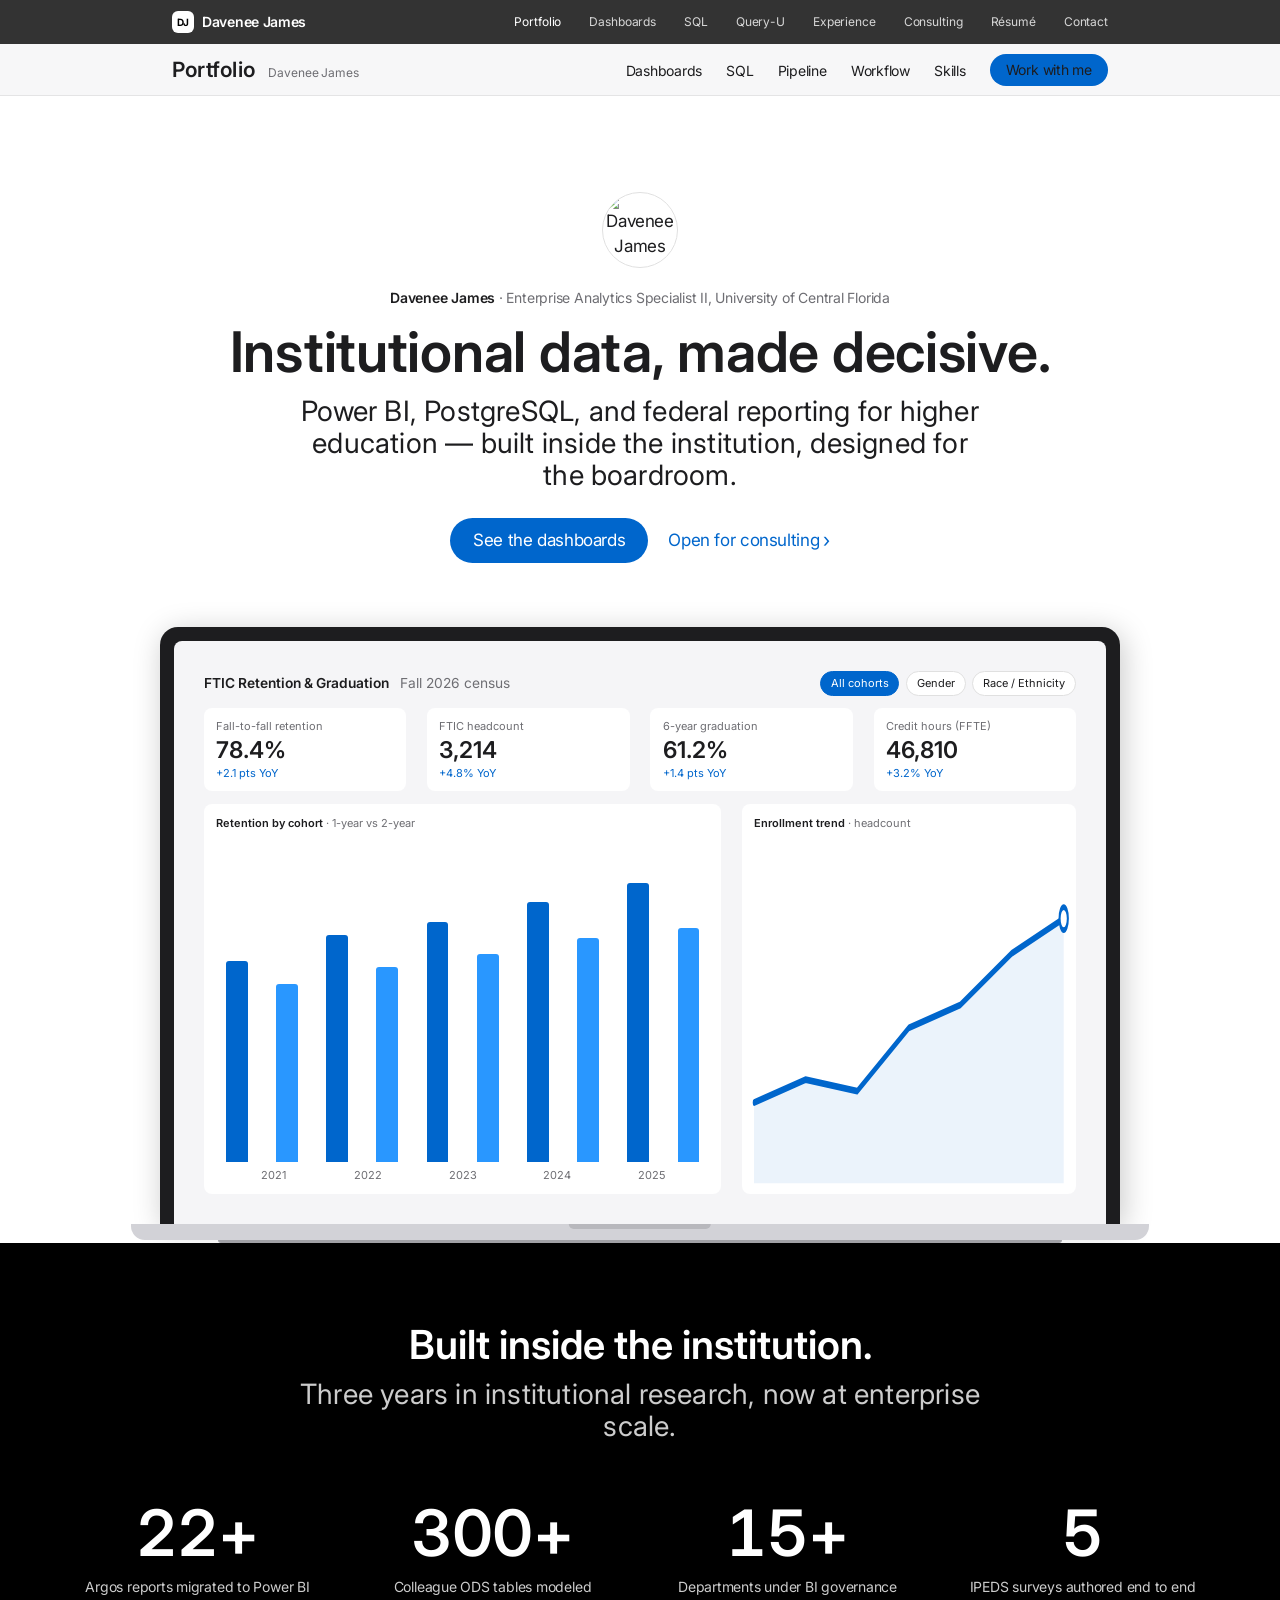
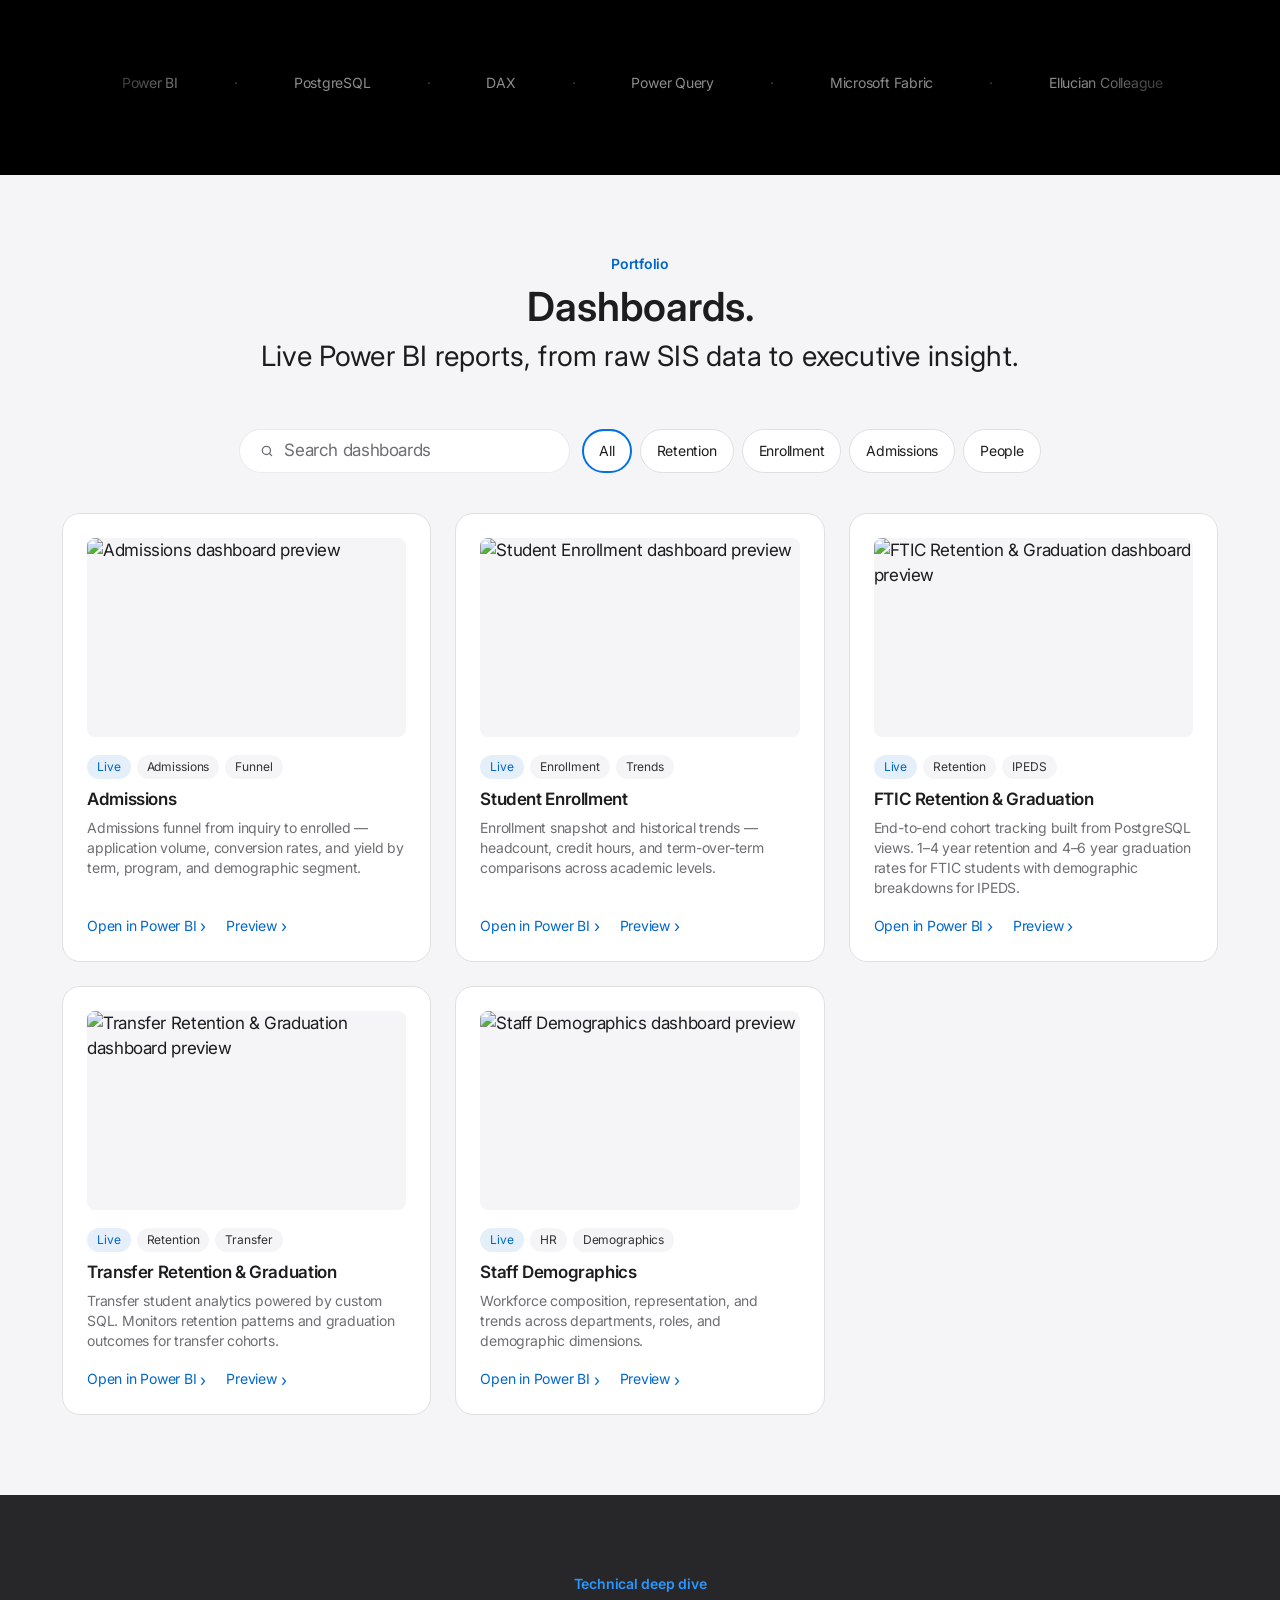
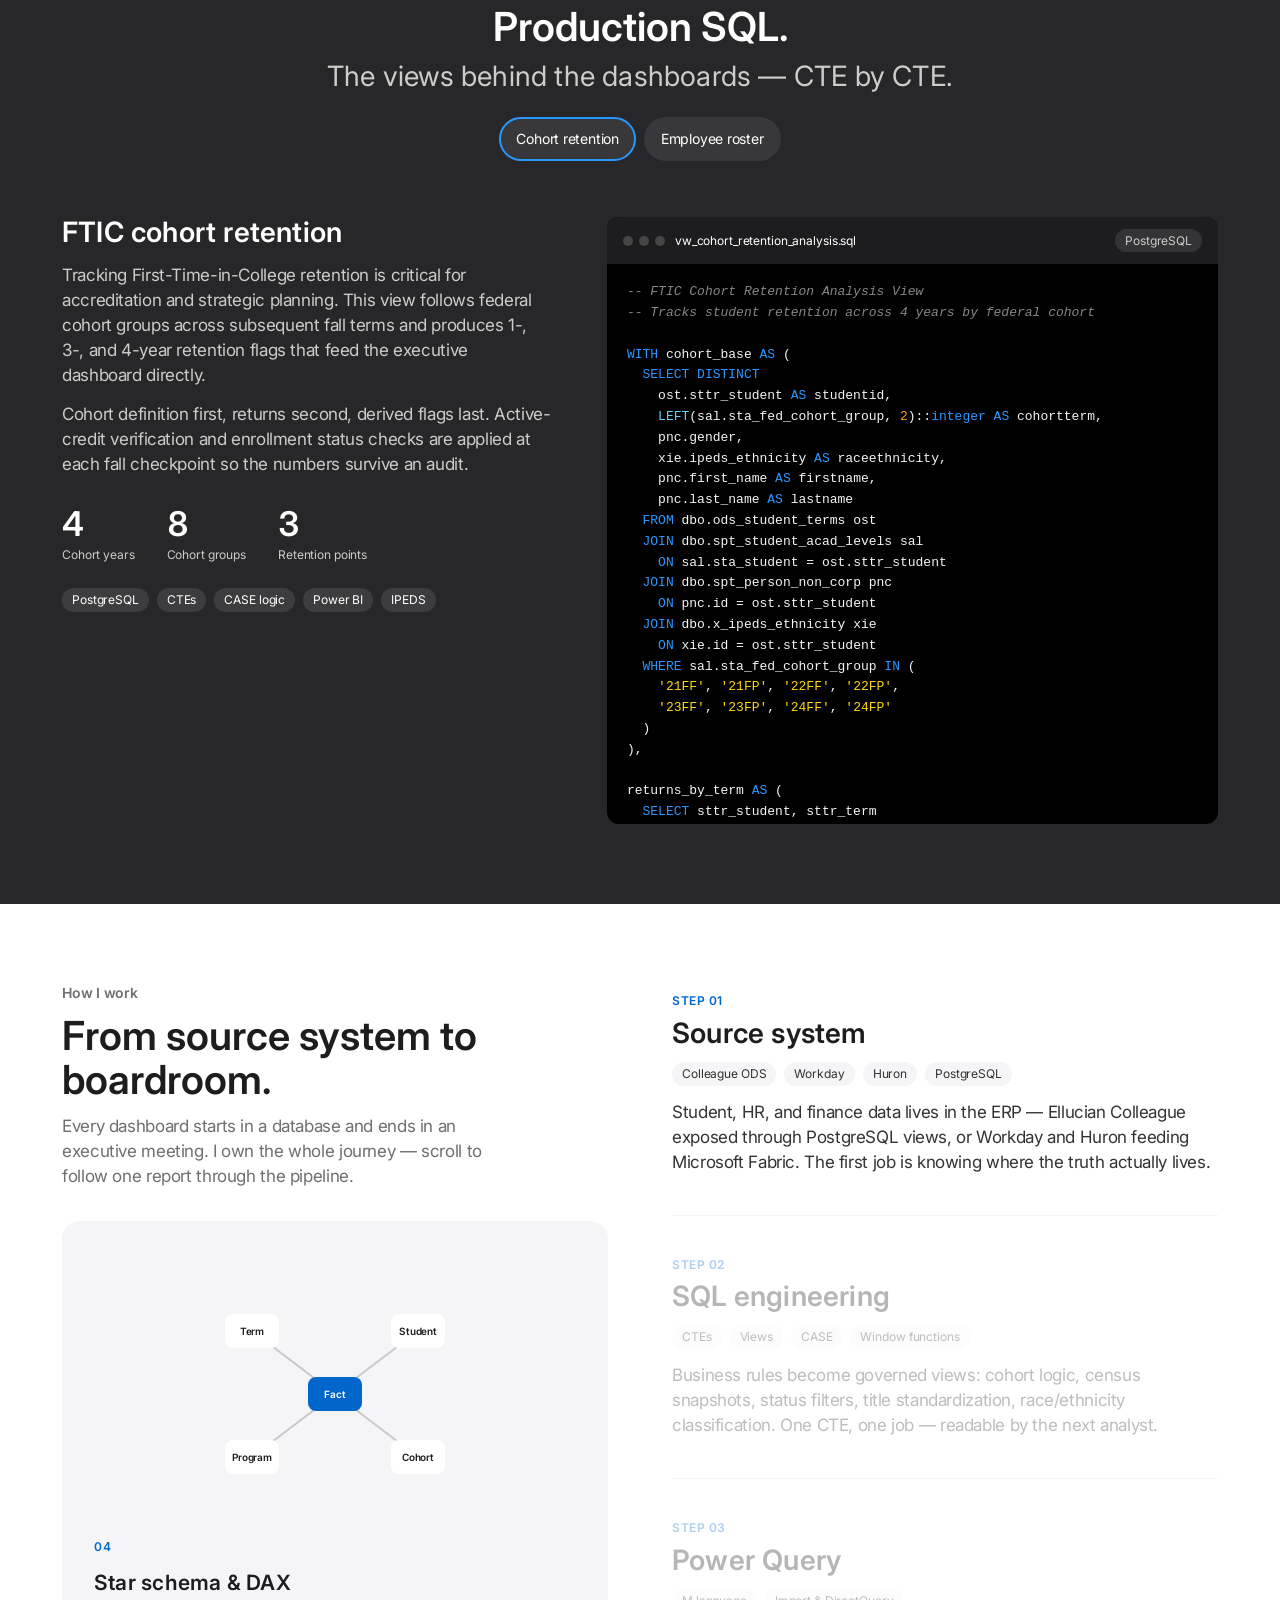
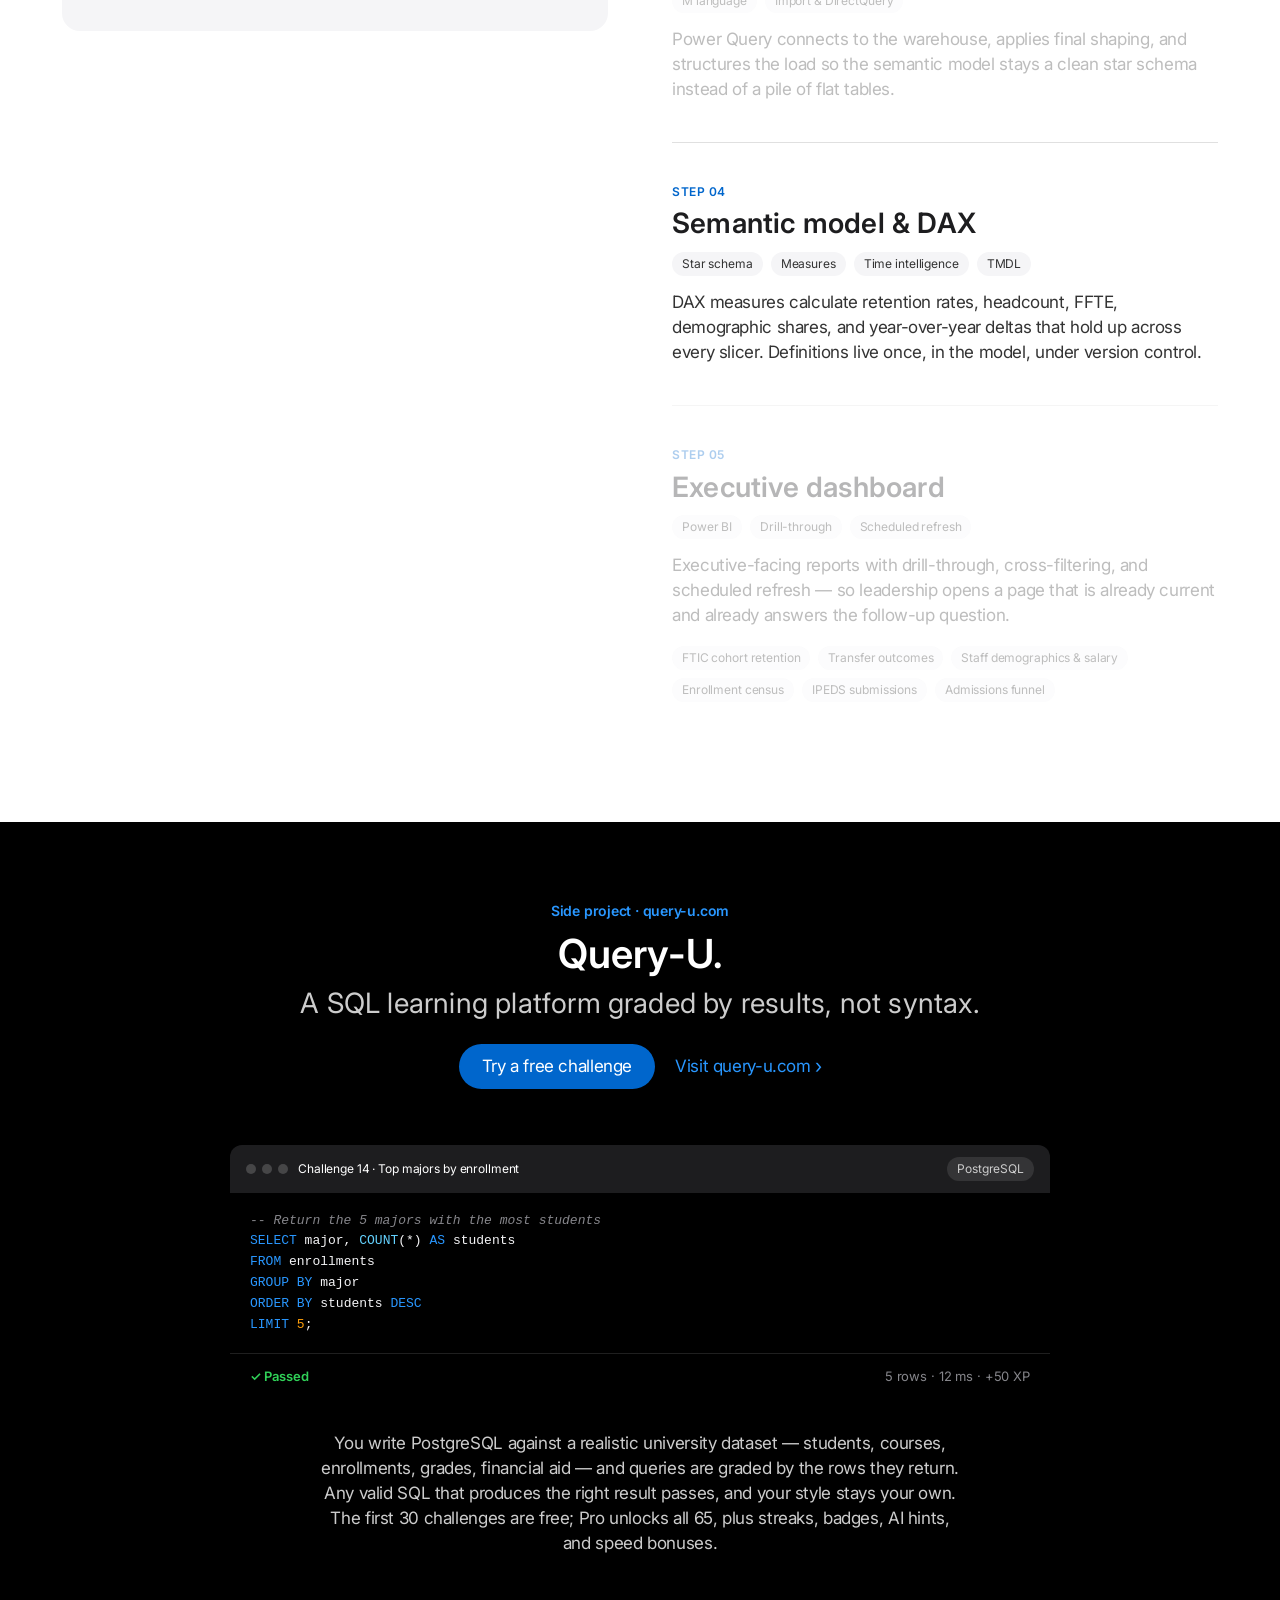
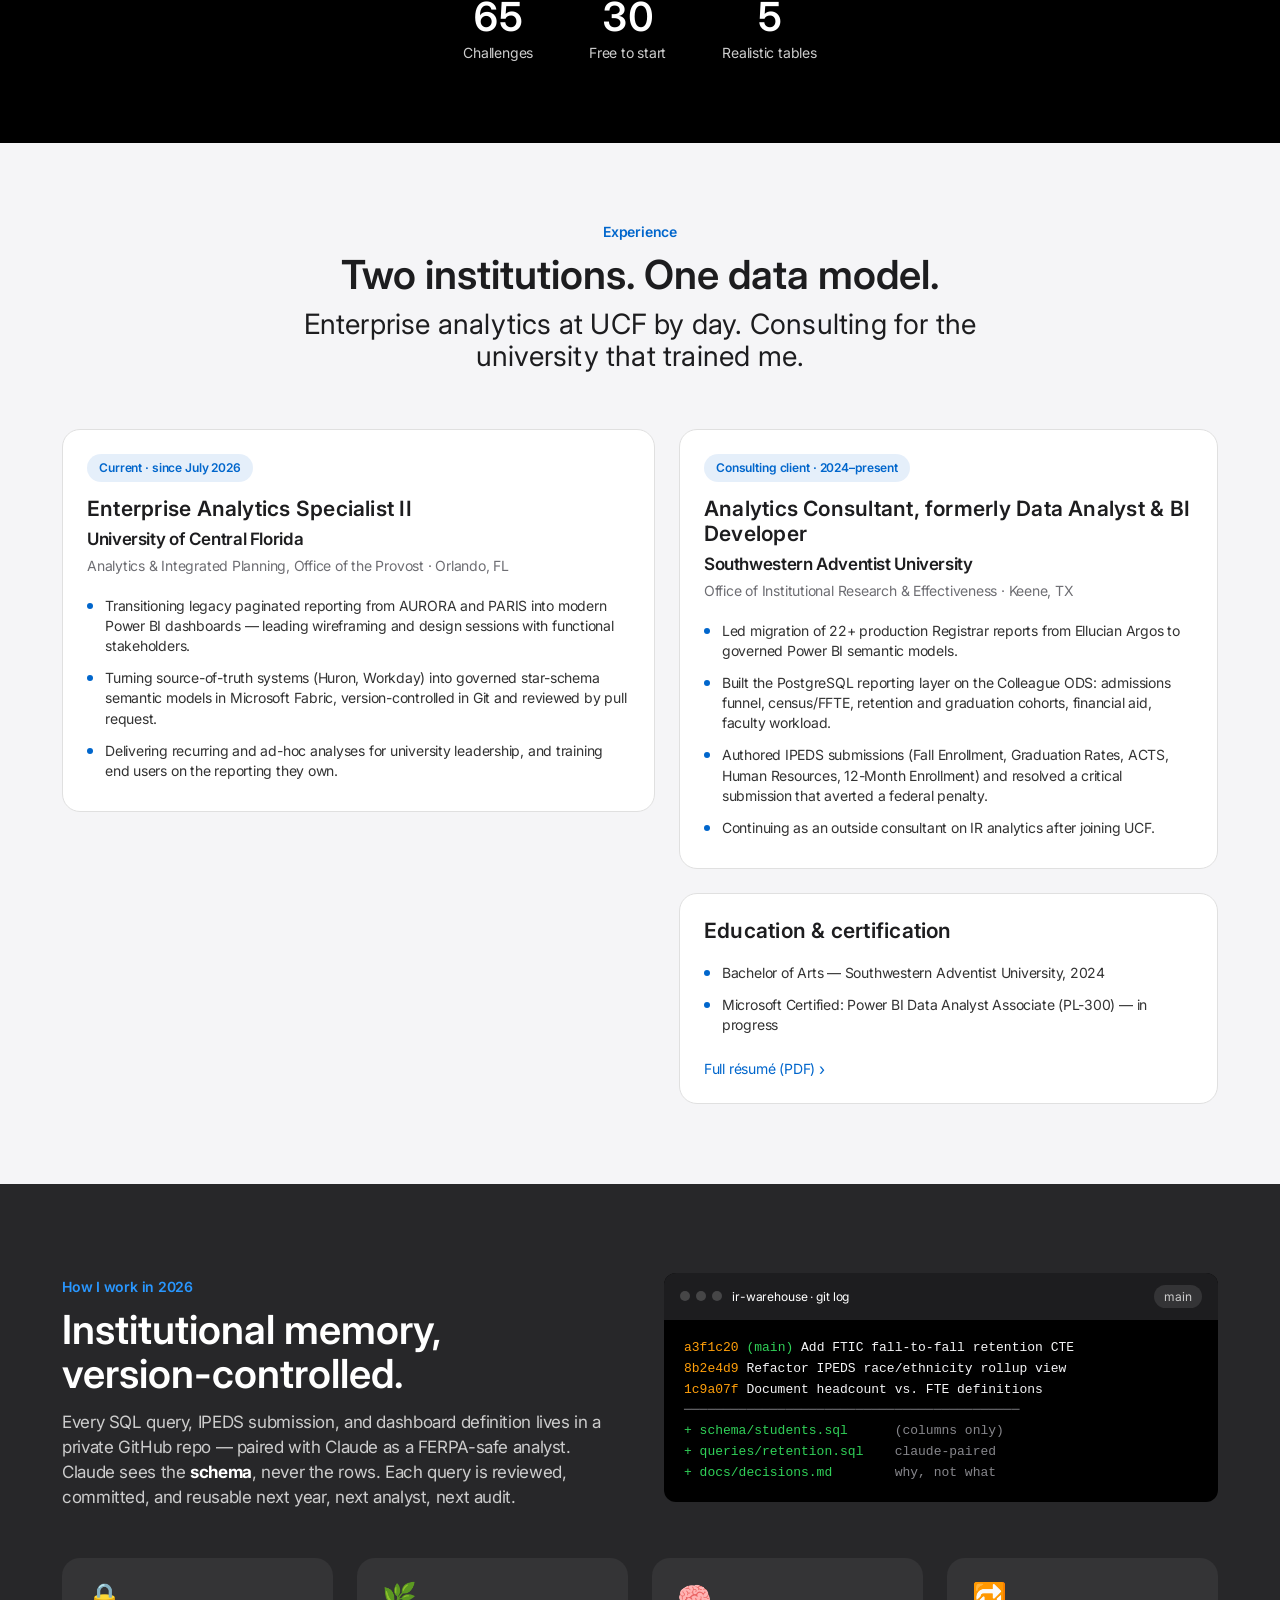
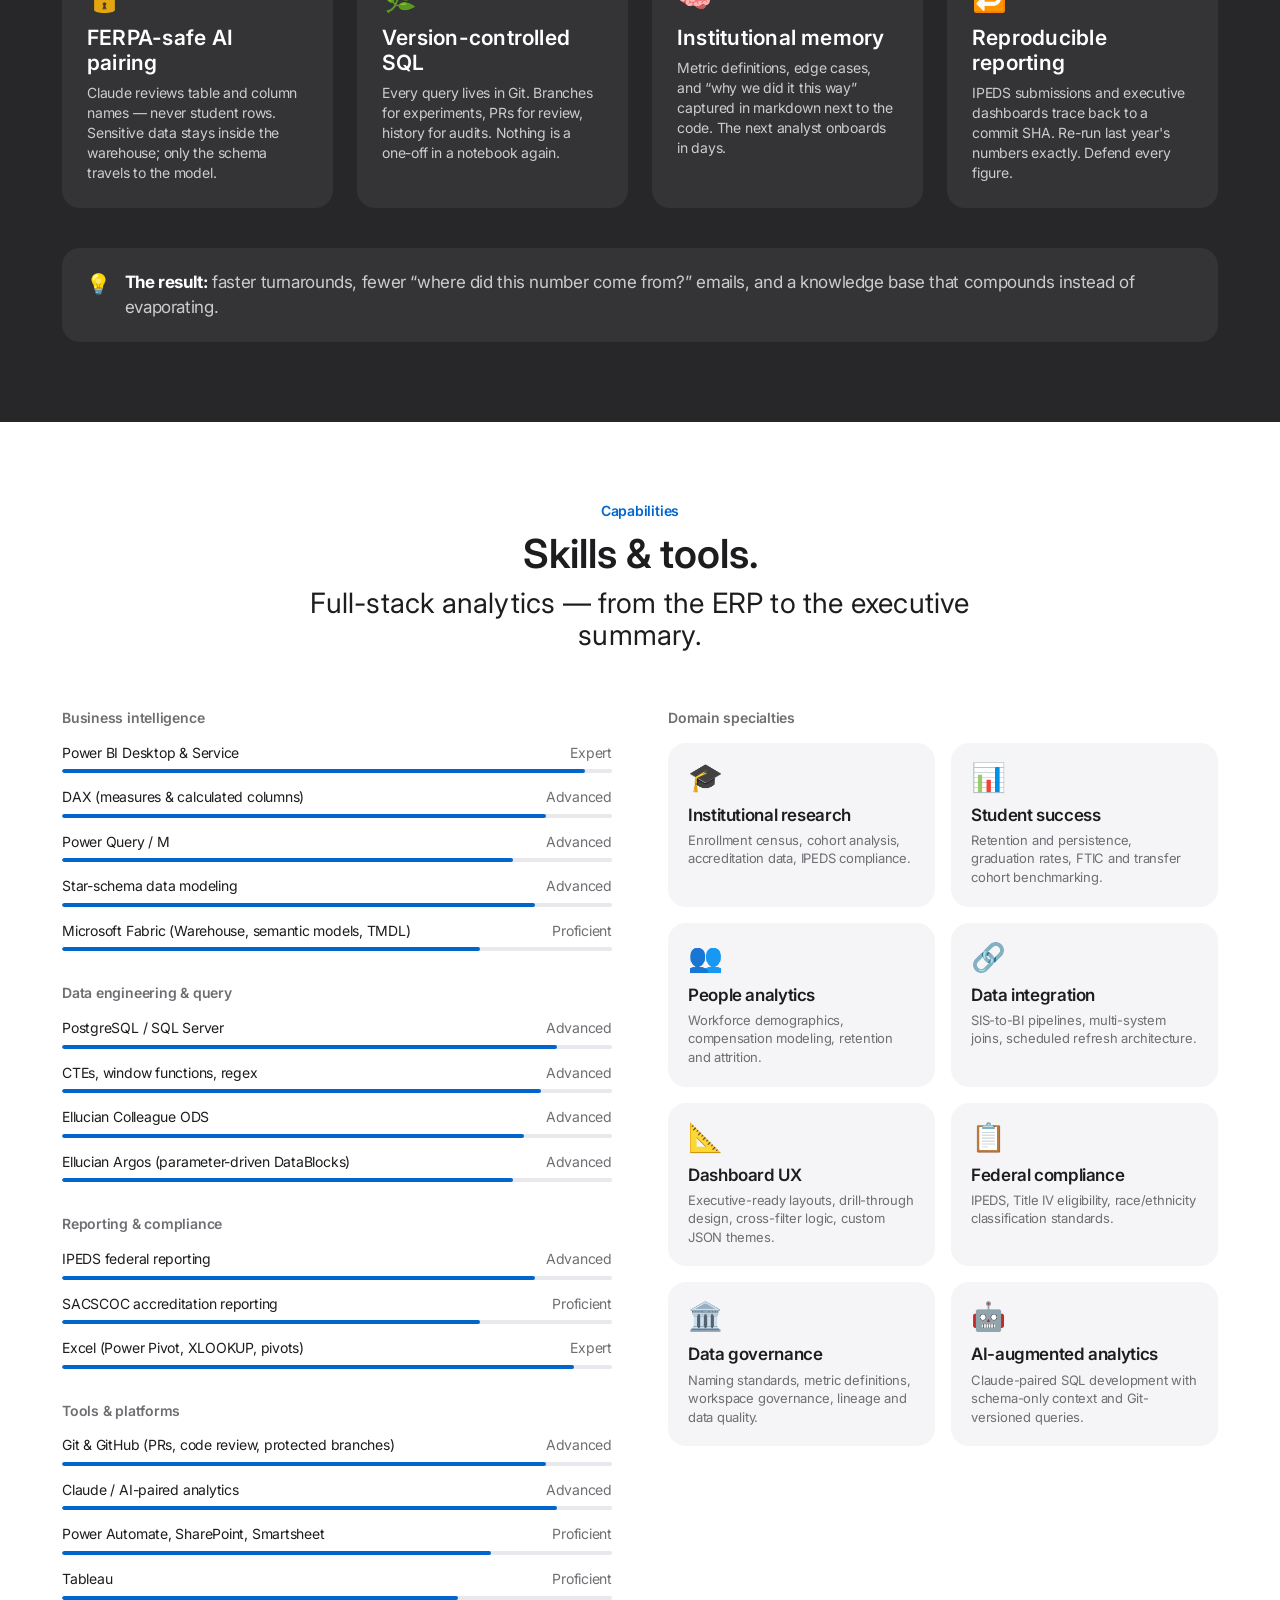
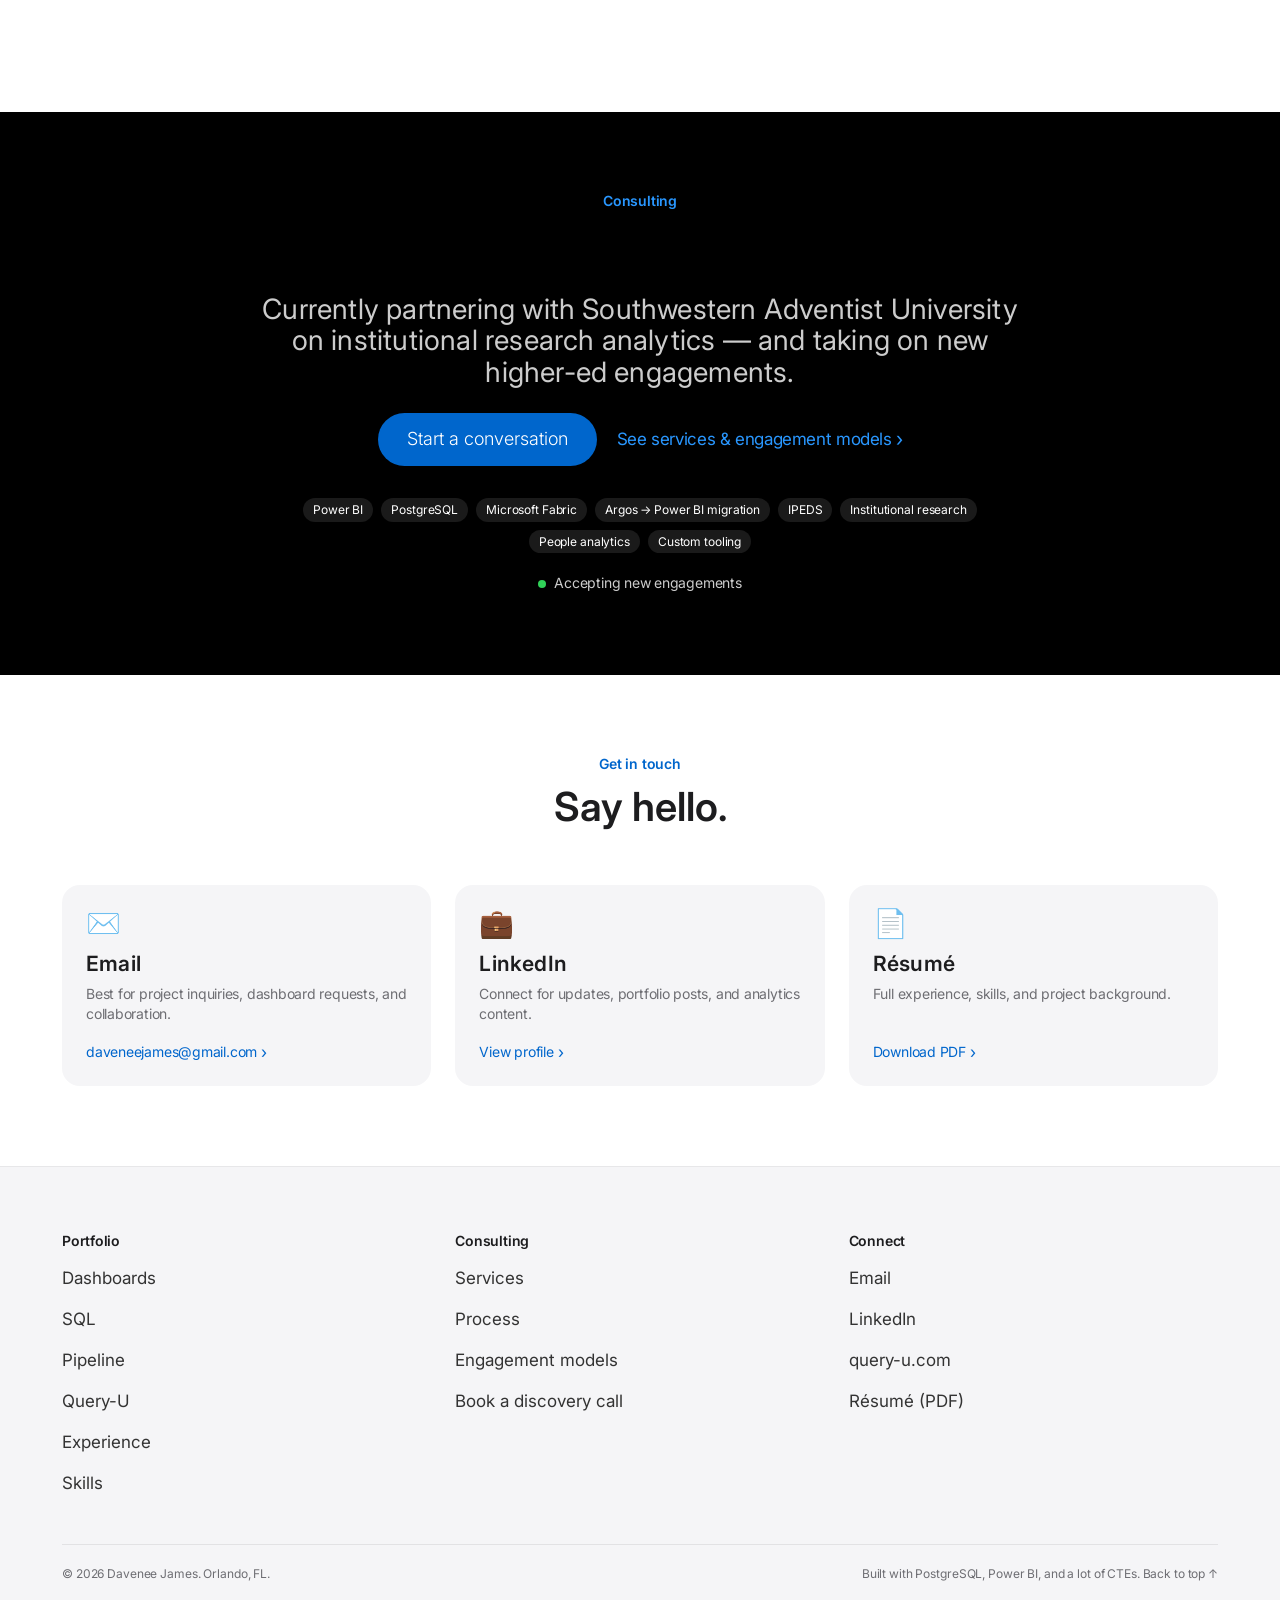
==== index.html @ 20fd3094 "Redesign portfolio and consulting pages in the Apple design language Rebuild both pages on a shared " ====
<!doctype html>
<html lang="en">
<head>
  <meta charset="utf-8" />
  <meta name="viewport" content="width=device-width, initial-scale=1" />
  <title>Davenee James | Enterprise Analytics for Higher Education</title>
  <meta name="description" content="Davenee James — Enterprise Analytics Specialist at the University of Central Florida and higher-ed analytics consultant. Power BI, PostgreSQL, IPEDS, and executive dashboards." />
  <meta property="og:title" content="Davenee James | Enterprise Analytics for Higher Education" />
  <meta property="og:description" content="Power BI dashboards, PostgreSQL pipelines, and IPEDS reporting for colleges and universities." />
  <meta property="og:type" content="website" />
  <meta name="theme-color" content="#000000" />
  <link rel="preconnect" href="https://fonts.googleapis.com">
  <link rel="preconnect" href="https://fonts.gstatic.com" crossorigin>
  <link href="https://fonts.googleapis.com/css2?family=Inter:wght@300;400;600;700&family=JetBrains+Mono:wght@400;500&display=swap" rel="stylesheet">
  <link rel="stylesheet" href="assets/site.css">
  <script>document.documentElement.classList.add('js');</script>
</head>
<body>

  <!-- ═══ Global nav ═══ -->
  <header class="gnav">
    <div class="gnav__inner">
      <a href="#top" class="gnav__logo" aria-label="Davenee James — home"><span class="gnav__mark">DJ</span><span>Davenee James</span></a>
      <ul class="gnav__links">
        <li><a href="#top" aria-current="page">Portfolio</a></li>
        <li><a href="#dashboards">Dashboards</a></li>
        <li><a href="#sql">SQL</a></li>
        <li><a href="#queryu">Query-U</a></li>
        <li><a href="#experience">Experience</a></li>
        <li><a href="consulting/">Consulting</a></li>
        <li><a href="Resume_Davenee_James.pdf" target="_blank" rel="noopener">Résumé</a></li>
        <li><a href="#contact">Contact</a></li>
      </ul>
      <button class="gnav__burger" aria-label="Open menu" aria-expanded="false" aria-controls="mobileMenu"><span></span><span></span></button>
    </div>
  </header>
  <nav class="gnav__menu" id="mobileMenu" aria-label="Mobile">
    <ul>
      <li><a href="#dashboards">Dashboards</a></li>
      <li><a href="#sql">SQL</a></li>
      <li><a href="#pipeline">Pipeline</a></li>
      <li><a href="#queryu">Query-U</a></li>
      <li><a href="#experience">Experience</a></li>
      <li><a href="#skills">Skills</a></li>
      <li><a href="consulting/">Consulting</a></li>
      <li><a href="Resume_Davenee_James.pdf" target="_blank" rel="noopener">Résumé</a></li>
      <li><a href="#contact">Contact</a></li>
    </ul>
  </nav>


  <!-- ═══ Sub nav ═══ -->
  <div class="snav">
    <div class="snav__inner">
      <a class="snav__title" href="#top">Portfolio <small>Davenee James</small></a>
      <ul class="snav__links">
        <li><a href="#dashboards">Dashboards</a></li>
        <li><a href="#sql">SQL</a></li>
        <li><a href="#pipeline">Pipeline</a></li>
        <li><a href="#workflow">Workflow</a></li>
        <li><a href="#skills">Skills</a></li>
        <li class="snav__cta"><a class="btn btn--sm" href="#hire">Work with me</a></li>
      </ul>
    </div>
  </div>

  <main id="top">

    <!-- ═══ Hero (white) ═══ -->
    <section class="hero tile--canvas">
      <div class="wrap hero__text">
        <img class="hero__avatar" src="https://i.imgur.com/1veEFe5.jpeg" alt="Davenee James" data-reveal="scale" width="76" height="76">
        <p class="hero__eyebrow" data-reveal style="--d:80ms"><strong>Davenee James</strong> · Enterprise Analytics Specialist II, University of Central Florida</p>
        <h1 class="t-hero split">Institutional data, made decisive.</h1>
        <p class="hero__lead t-lead" data-reveal style="--d:320ms">Power BI, PostgreSQL, and federal reporting for higher education — built inside the institution, designed for the boardroom.</p>
        <div class="hero__cta cta-row" data-reveal style="--d:440ms">
          <a class="btn" href="#dashboards">See the dashboards</a>
          <a class="link" href="#hire">Open for consulting</a>
        </div>
      </div>

      <div class="hero__render" data-reveal="scale" style="--d:520ms">
        <div class="device" aria-hidden="true">
          <div class="device__lid">
            <div class="device__screen">
              <div class="dash">
                <div class="dash__bar">
                  <div class="dash__title">FTIC Retention &amp; Graduation <span>Fall 2026 census</span></div>
                  <div class="dash__pills"><span class="dash__pill dash__pill--on">All cohorts</span><span class="dash__pill">Gender</span><span class="dash__pill">Race / Ethnicity</span></div>
                </div>
                <div class="dash__kpis">
                  <div class="kpi"><div class="kpi__l">Fall-to-fall retention</div><div class="kpi__v"><span data-count="78.4" data-suffix="%">0%</span></div><div class="kpi__d">+2.1 pts YoY</div></div>
                  <div class="kpi"><div class="kpi__l">FTIC headcount</div><div class="kpi__v"><span data-count="3214">0</span></div><div class="kpi__d">+4.8% YoY</div></div>
                  <div class="kpi"><div class="kpi__l">6-year graduation</div><div class="kpi__v"><span data-count="61.2" data-suffix="%">0%</span></div><div class="kpi__d">+1.4 pts YoY</div></div>
                  <div class="kpi"><div class="kpi__l">Credit hours (FFTE)</div><div class="kpi__v"><span data-count="46810">0</span></div><div class="kpi__d">+3.2% YoY</div></div>
                </div>
                <div class="dash__charts">
                  <div class="chart">
                    <div class="chart__t"><b>Retention by cohort</b> · 1-year vs 2-year</div>
                    <div class="bars">
                      <i style="--h:62%;--i:0"></i><i style="--h:55%;--i:1"></i>
                      <i style="--h:70%;--i:2"></i><i style="--h:60%;--i:3"></i>
                      <i style="--h:74%;--i:4"></i><i style="--h:64%;--i:5"></i>
                      <i style="--h:80%;--i:6"></i><i style="--h:69%;--i:7"></i>
                      <i style="--h:86%;--i:8"></i><i style="--h:72%;--i:9"></i>
                    </div>
                    <div class="bars-x"><span>2021</span><span>2022</span><span>2023</span><span>2024</span><span>2025</span></div>
                  </div>
                  <div class="chart">
                    <div class="chart__t"><b>Enrollment trend</b> · headcount</div>
                    <div class="line">
                      <svg viewBox="0 0 300 120" preserveAspectRatio="none">
                        <path class="area" d="M0,92 L50,84 L100,88 L150,66 L200,58 L250,40 L300,28 L300,120 L0,120 Z"/>
                        <path d="M0,92 L50,84 L100,88 L150,66 L200,58 L250,40 L300,28"/>
                        <circle cx="300" cy="28" r="4"/>
                      </svg>
                    </div>
                  </div>
                </div>
              </div>
            </div>
          </div>
          <div class="device__base"></div>
          <div class="device__foot"></div>
        </div>
      </div>
    </section>

    <!-- ═══ Numbers (black) ═══ -->
    <section class="tile tile--dark">
      <div class="wrap wrap--grid">
        <div class="tile-head">
          <h2 class="t-display split">Built inside the institution.</h2>
          <p class="t-lead muted" data-reveal style="--d:200ms">Three years in institutional research, now at enterprise scale.</p>
        </div>
        <div class="stats" data-stagger>
          <div class="stat"><div class="stat__v"><span data-count="22" data-suffix="+">0+</span></div><div class="stat__l">Argos reports migrated to Power BI</div></div>
          <div class="stat"><div class="stat__v"><span data-count="300" data-suffix="+">0+</span></div><div class="stat__l">Colleague ODS tables modeled</div></div>
          <div class="stat"><div class="stat__v"><span data-count="15" data-suffix="+">0+</span></div><div class="stat__l">Departments under BI governance</div></div>
          <div class="stat"><div class="stat__v"><span data-count="5">0</span></div><div class="stat__l">IPEDS surveys authored end to end</div></div>
        </div>
        <div class="ticker" aria-hidden="true">
          <div class="ticker__track">
            <span>Power BI</span><span>PostgreSQL</span><span>DAX</span><span>Power Query</span><span>Microsoft Fabric</span><span>Ellucian Colleague</span><span>Argos</span><span>IPEDS</span><span>SACSCOC</span><span>Workday</span><span>Huron</span><span>Git &amp; GitHub</span><span>Claude</span><span>TMDL</span><span>Star schema</span>
            <span>Power BI</span><span>PostgreSQL</span><span>DAX</span><span>Power Query</span><span>Microsoft Fabric</span><span>Ellucian Colleague</span><span>Argos</span><span>IPEDS</span><span>SACSCOC</span><span>Workday</span><span>Huron</span><span>Git &amp; GitHub</span><span>Claude</span><span>TMDL</span><span>Star schema</span>
          </div>
        </div>
      </div>
    </section>

    <!-- ═══ Dashboards (parchment) ═══ -->
    <section class="tile tile--parchment" id="dashboards">
      <div class="wrap wrap--grid">
        <div class="tile-head">
          <p class="eyebrow" data-reveal>Portfolio</p>
          <h2 class="t-display split">Dashboards.</h2>
          <p class="t-lead" data-reveal style="--d:200ms">Live Power BI reports, from raw SIS data to executive insight.</p>
        </div>
        <div class="controls" data-reveal style="--d:120ms">
          <label class="search"><span class="sr-only">Search dashboards</span>
            <svg viewBox="0 0 24 24" fill="none" stroke="currentColor" stroke-width="2.2" stroke-linecap="round"><circle cx="11" cy="11" r="7"/><path d="m20 20-3.8-3.8"/></svg>
            <input type="search" id="dashSearch" placeholder="Search dashboards" autocomplete="off">
          </label>
          <div class="chips" id="dashChips">
            <button class="chip" data-filter="all" aria-pressed="true">All</button>
            <button class="chip" data-filter="Retention" aria-pressed="false">Retention</button>
            <button class="chip" data-filter="Enrollment" aria-pressed="false">Enrollment</button>
            <button class="chip" data-filter="Admissions" aria-pressed="false">Admissions</button>
            <button class="chip" data-filter="HR" aria-pressed="false">People</button>
          </div>
        </div>
        <div class="dash-grid" id="dashGrid"></div>
      </div>
    </section>

    <!-- ═══ SQL (dark tile) ═══ -->
    <section class="tile tile--tile1" id="sql">
      <div class="wrap wrap--grid">
        <div class="tile-head">
          <p class="eyebrow" data-reveal>Technical deep dive</p>
          <h2 class="t-display split">Production SQL.</h2>
          <p class="t-lead muted" data-reveal style="--d:200ms">The views behind the dashboards — CTE by CTE.</p>
          <div class="cta-row chips" data-tabs="#sqlPanels" data-reveal style="--d:300ms">
            <button class="chip" data-tab="retention" aria-pressed="true">Cohort retention</button>
            <button class="chip" data-tab="employees" aria-pressed="false">Employee roster</button>
          </div>
        </div>

        <div id="sqlPanels">
          <!-- Retention -->
          <div class="panel active" id="panel-retention">
            <div class="showcase">
              <div class="showcase__copy" data-reveal="left">
                <h3 class="t-title">FTIC cohort retention</h3>
                <p>Tracking First-Time-in-College retention is critical for accreditation and strategic planning. This view follows federal cohort groups across subsequent fall terms and produces 1-, 3-, and 4-year retention flags that feed the executive dashboard directly.</p>
                <p>Cohort definition first, returns second, derived flags last. Active-credit verification and enrollment status checks are applied at each fall checkpoint so the numbers survive an audit.</p>
                <div class="mini-stats" data-stagger>
                  <div class="mini-stat"><div class="mini-stat__v" data-count="4">0</div><div class="mini-stat__l">Cohort years</div></div>
                  <div class="mini-stat"><div class="mini-stat__v" data-count="8">0</div><div class="mini-stat__l">Cohort groups</div></div>
                  <div class="mini-stat"><div class="mini-stat__v" data-count="3">0</div><div class="mini-stat__l">Retention points</div></div>
                </div>
                <div class="tags"><span class="tag">PostgreSQL</span><span class="tag">CTEs</span><span class="tag">CASE logic</span><span class="tag">Power BI</span><span class="tag">IPEDS</span></div>
              </div>
              <div class="code" data-type data-reveal="right">
                <div class="code__head"><span class="code__title"><span class="code__dots"><i></i><i></i><i></i></span>vw_cohort_retention_analysis.sql</span><span class="code__lang">PostgreSQL</span></div>
<pre><span class="cm">-- FTIC Cohort Retention Analysis View</span>
<span class="cm">-- Tracks student retention across 4 years by federal cohort</span>

<span class="kw">WITH</span> cohort_base <span class="kw">AS</span> (
  <span class="kw">SELECT DISTINCT</span>
    ost.sttr_student <span class="kw">AS</span> studentid,
    <span class="fn">LEFT</span>(sal.sta_fed_cohort_group, <span class="num">2</span>)::<span class="kw">integer</span> <span class="kw">AS</span> cohortterm,
    pnc.gender,
    xie.ipeds_ethnicity <span class="kw">AS</span> raceethnicity,
    pnc.first_name <span class="kw">AS</span> firstname,
    pnc.last_name <span class="kw">AS</span> lastname
  <span class="kw">FROM</span> dbo.ods_student_terms ost
  <span class="kw">JOIN</span> dbo.spt_student_acad_levels sal
    <span class="kw">ON</span> sal.sta_student = ost.sttr_student
  <span class="kw">JOIN</span> dbo.spt_person_non_corp pnc
    <span class="kw">ON</span> pnc.id = ost.sttr_student
  <span class="kw">JOIN</span> dbo.x_ipeds_ethnicity xie
    <span class="kw">ON</span> xie.id = ost.sttr_student
  <span class="kw">WHERE</span> sal.sta_fed_cohort_group <span class="kw">IN</span> (
    <span class="str">'21FF'</span>, <span class="str">'21FP'</span>, <span class="str">'22FF'</span>, <span class="str">'22FP'</span>,
    <span class="str">'23FF'</span>, <span class="str">'23FP'</span>, <span class="str">'24FF'</span>, <span class="str">'24FP'</span>
  )
),

returns_by_term <span class="kw">AS</span> (
  <span class="kw">SELECT</span> sttr_student, sttr_term
  <span class="kw">FROM</span> dbo.ods_student_terms
  <span class="kw">WHERE</span> sttr_term <span class="kw">IN</span> (
    <span class="str">'2022FA'</span>, <span class="str">'2023FA'</span>, <span class="str">'2024FA'</span>, <span class="str">'2025FA'</span>
  )
  <span class="kw">AND</span> sttr_current_status <span class="kw">IN</span> (<span class="str">'R'</span>, <span class="str">'T'</span>)
  <span class="kw">AND</span> x_sttr_active_cred &gt; <span class="num">0</span>
  <span class="kw">GROUP BY</span> sttr_student, sttr_term
)

<span class="kw">SELECT</span>
  c.studentid,
  c.cohortterm,
  <span class="fn">CONCAT</span>(<span class="str">'20'</span>, c.cohortterm, <span class="str">'-'</span>, <span class="str">'20'</span>, c.cohortterm + <span class="num">1</span>)
    <span class="kw">AS</span> academicyear,
  c.gender,
  c.raceethnicity,
  <span class="kw">CASE</span> c.cohortterm
    <span class="kw">WHEN</span> <span class="num">21</span> <span class="kw">THEN CASE WHEN</span> r22.sttr_student <span class="kw">IS NOT NULL</span>
      <span class="kw">THEN</span> <span class="num">1</span> <span class="kw">ELSE</span> <span class="num">0</span> <span class="kw">END</span>
    <span class="kw">WHEN</span> <span class="num">22</span> <span class="kw">THEN CASE WHEN</span> r23.sttr_student <span class="kw">IS NOT NULL</span>
      <span class="kw">THEN</span> <span class="num">1</span> <span class="kw">ELSE</span> <span class="num">0</span> <span class="kw">END</span>
    <span class="kw">WHEN</span> <span class="num">23</span> <span class="kw">THEN CASE WHEN</span> r24.sttr_student <span class="kw">IS NOT NULL</span>
      <span class="kw">THEN</span> <span class="num">1</span> <span class="kw">ELSE</span> <span class="num">0</span> <span class="kw">END</span>
    <span class="kw">WHEN</span> <span class="num">24</span> <span class="kw">THEN CASE WHEN</span> r25.sttr_student <span class="kw">IS NOT NULL</span>
      <span class="kw">THEN</span> <span class="num">1</span> <span class="kw">ELSE</span> <span class="num">0</span> <span class="kw">END</span>
  <span class="kw">END AS</span> oneyearretention,
  <span class="kw">CASE</span> c.cohortterm
    <span class="kw">WHEN</span> <span class="num">21</span> <span class="kw">THEN CASE WHEN</span> r24.sttr_student <span class="kw">IS NOT NULL</span>
      <span class="kw">THEN</span> <span class="num">1</span> <span class="kw">ELSE</span> <span class="num">0</span> <span class="kw">END</span>
    <span class="kw">WHEN</span> <span class="num">22</span> <span class="kw">THEN CASE WHEN</span> r25.sttr_student <span class="kw">IS NOT NULL</span>
      <span class="kw">THEN</span> <span class="num">1</span> <span class="kw">ELSE</span> <span class="num">0</span> <span class="kw">END</span>
  <span class="kw">END AS</span> threeyearretention,
  <span class="kw">CASE WHEN</span> c.cohortterm = <span class="num">21</span>
    <span class="kw">AND</span> r25.sttr_student <span class="kw">IS NOT NULL</span>
    <span class="kw">THEN</span> <span class="num">1</span> <span class="kw">ELSE</span> <span class="num">0</span>
  <span class="kw">END AS</span> fouryearretention
<span class="kw">FROM</span> cohort_base c
<span class="kw">LEFT JOIN</span> returns_by_term r22
  <span class="kw">ON</span> r22.sttr_student = c.studentid <span class="kw">AND</span> r22.sttr_term = <span class="str">'2022FA'</span>
<span class="kw">LEFT JOIN</span> returns_by_term r23
  <span class="kw">ON</span> r23.sttr_student = c.studentid <span class="kw">AND</span> r23.sttr_term = <span class="str">'2023FA'</span>
<span class="kw">LEFT JOIN</span> returns_by_term r24
  <span class="kw">ON</span> r24.sttr_student = c.studentid <span class="kw">AND</span> r24.sttr_term = <span class="str">'2024FA'</span>
<span class="kw">LEFT JOIN</span> returns_by_term r25
  <span class="kw">ON</span> r25.sttr_student = c.studentid <span class="kw">AND</span> r25.sttr_term = <span class="str">'2025FA'</span>
<span class="kw">ORDER BY</span> c.cohortterm, c.lastname, c.firstname;</pre>
              </div>
            </div>
          </div>

          <!-- Employees -->
          <div class="panel" id="panel-employees">
            <div class="showcase">
              <div class="showcase__copy" data-reveal="left">
                <h3 class="t-title">Current employee roster</h3>
                <p>A unified HR view pulling demographics, compensation, and organizational data from multiple source tables. It powers the Staff Demographics dashboard and supports workforce planning.</p>
                <p>Multi-level CTEs retrieve salary with fallback logic, extensive CASE statements standardize more than 80 position-title variations, and window functions handle deduplication.</p>
                <div class="mini-stats" data-stagger>
                  <div class="mini-stat"><div class="mini-stat__v" data-count="80" data-suffix="+">0+</div><div class="mini-stat__l">Title mappings</div></div>
                  <div class="mini-stat"><div class="mini-stat__v" data-count="6">0</div><div class="mini-stat__l">CTEs</div></div>
                  <div class="mini-stat"><div class="mini-stat__v" data-count="21">0</div><div class="mini-stat__l">Output columns</div></div>
                </div>
                <div class="tags"><span class="tag">PostgreSQL</span><span class="tag">Window functions</span><span class="tag">Regex</span><span class="tag">COALESCE</span><span class="tag">HR analytics</span></div>
              </div>
              <div class="code" data-type data-reveal="right">
                <div class="code__head"><span class="code__title"><span class="code__dots"><i></i><i></i><i></i></span>vw_current_employees.sql</span><span class="code__lang">PostgreSQL</span></div>
<pre><span class="cm">-- Current Employees Roster View</span>
<span class="cm">-- Comprehensive HR data with salary, demographics, and org structure</span>

<span class="kw">WITH</span> base <span class="kw">AS</span> (
  <span class="kw">SELECT</span>
    <span class="fn">BTRIM</span>(sp.ppwg_hrp_id::<span class="kw">text</span>) <span class="kw">AS</span> key_hrp,
    sp.ppwg_base_et,
    sp.ppwg_start_date,
    sp.ppwg_end_date,
    sp.ppwg_annualized_amt::<span class="kw">numeric</span> <span class="kw">AS</span> annualized_amt
  <span class="kw">FROM</span> dbo.spt_perposwg sp
  <span class="kw">WHERE</span> sp.ppwg_base_et::<span class="kw">text</span> = <span class="kw">ANY</span> (
    <span class="kw">ARRAY</span>[<span class="str">'REGU'</span>::<span class="kw">text</span>, <span class="str">'PARS'</span>::<span class="kw">text</span>]
  )
),

ranked_with_salary <span class="kw">AS</span> (
  <span class="kw">SELECT</span>
    b.key_hrp,
    b.annualized_amt,
    b.ppwg_start_date,
    b.ppwg_end_date,
    <span class="fn">ROW_NUMBER</span>() <span class="kw">OVER</span> (
      <span class="kw">PARTITION BY</span> b.key_hrp
      <span class="kw">ORDER BY</span>
        (b.ppwg_end_date <span class="kw">IS NULL</span>) <span class="kw">DESC</span>,
        b.ppwg_start_date <span class="kw">DESC</span>,
        b.annualized_amt <span class="kw">DESC</span>
    ) <span class="kw">AS</span> rn
  <span class="kw">FROM</span> base b
  <span class="kw">WHERE</span> b.annualized_amt <span class="kw">IS NOT NULL</span>
    <span class="kw">AND</span> b.annualized_amt &gt; <span class="num">0</span>::<span class="kw">numeric</span>
),

ranked_data <span class="kw">AS</span> (
  <span class="kw">SELECT</span>
    hrper.hrper_id,
    person.last_name,
    person.first_name,
    hrper.hrp_effect_employ_date <span class="kw">AS</span> hired_date,
    <span class="kw">CASE</span>
      <span class="kw">WHEN</span> hrper.position_desc::<span class="kw">text</span> ~~* <span class="str">'%President%'</span>
        <span class="kw">AND</span> hrper.position_desc::<span class="kw">text</span> !~~* <span class="str">'%VP%'</span>
        <span class="kw">THEN</span> <span class="str">'President'</span>::<span class="kw">text</span>
      <span class="kw">WHEN</span> hrper.position_desc::<span class="kw">text</span> ~* <span class="str">'^Prof[,.]?\s*(Bus|Business)\s*Admin'</span>
        <span class="kw">THEN</span> <span class="str">'Professor of Business Administration'</span>::<span class="kw">text</span>
      <span class="cm">-- ... 75+ additional CASE conditions ...</span>
      <span class="kw">ELSE</span> <span class="fn">INITCAP</span>(hrper.position_desc::<span class="kw">text</span>)
    <span class="kw">END AS</span> position_desc_standardized,
    <span class="kw">CASE</span> person.gender
      <span class="kw">WHEN</span> <span class="str">'M'</span> <span class="kw">THEN</span> <span class="str">'Male'</span>
      <span class="kw">WHEN</span> <span class="str">'F'</span> <span class="kw">THEN</span> <span class="str">'Female'</span>
      <span class="kw">ELSE</span> <span class="str">'Not Specified'</span>
    <span class="kw">END AS</span> gender,
    <span class="kw">CASE</span>
      <span class="kw">WHEN</span> person.age &gt;= <span class="num">79</span> <span class="kw">THEN</span> <span class="str">'Silent Generation'</span>
      <span class="kw">WHEN</span> person.age &gt;= <span class="num">60</span> <span class="kw">THEN</span> <span class="str">'Baby Boomer'</span>
      <span class="kw">WHEN</span> person.age &gt;= <span class="num">44</span> <span class="kw">THEN</span> <span class="str">'Generation X'</span>
      <span class="kw">WHEN</span> person.age &gt;= <span class="num">28</span> <span class="kw">THEN</span> <span class="str">'Millennial'</span>
      <span class="kw">WHEN</span> person.age &gt;= <span class="num">12</span> <span class="kw">THEN</span> <span class="str">'Generation Z'</span>
      <span class="kw">ELSE</span> <span class="str">'Generation Alpha'</span>
    <span class="kw">END AS</span> generation_label,
    <span class="fn">COALESCE</span>(perstat.perstat_former_service_years, <span class="num">0</span>::<span class="kw">numeric</span>)
      + <span class="fn">COALESCE</span>(hrper.hrp_service_years, <span class="num">0</span>::<span class="kw">numeric</span>)
      <span class="kw">AS</span> total_service_years,
    pc.salary,
    <span class="fn">ROW_NUMBER</span>() <span class="kw">OVER</span> (
      <span class="kw">PARTITION BY</span> hrper.hrper_id
      <span class="kw">ORDER BY</span>
        <span class="kw">CASE WHEN</span> perstat.perstat_former_service_years <span class="kw">IS NOT NULL</span>
          <span class="kw">THEN</span> <span class="num">0</span> <span class="kw">ELSE</span> <span class="num">1</span> <span class="kw">END</span>
    ) <span class="kw">AS</span> rn
  <span class="kw">FROM</span> dbo.ods_hrper hrper
  <span class="kw">JOIN</span> dbo.ods_person person <span class="kw">ON</span> hrper.hrper_id = person.id
  <span class="kw">LEFT JOIN</span> dbo.ods_depts d <span class="kw">ON</span> d.depts_id = hrper.hrp_pri_dept_sort
  <span class="kw">LEFT JOIN</span> dbo.spt_perstat perstat <span class="kw">ON</span> hrper.hrper_id = perstat.perstat_hrp_id
  <span class="kw">LEFT JOIN</span> ranked_with_salary pc <span class="kw">ON</span> pc.key_hrp = hrper.hrper_id
  <span class="kw">WHERE</span> (hrper.hrp_current_status &lt;&gt; <span class="kw">ALL</span> (<span class="kw">ARRAY</span>[<span class="str">'ST'</span>,<span class="str">'TE'</span>,<span class="str">'TM'</span>]))
    <span class="kw">AND</span> (hrper.hrp_effect_term_date &gt; <span class="fn">CURRENT_DATE</span>
      <span class="kw">OR</span> hrper.hrp_effect_term_date <span class="kw">IS NULL</span>)
)

<span class="kw">SELECT</span> * <span class="kw">FROM</span> ranked_data
<span class="kw">WHERE</span> rn = <span class="num">1</span>
<span class="kw">ORDER BY</span> last_name, first_name;</pre>
              </div>
            </div>
          </div>
        </div>
      </div>
    </section>

    <!-- ═══ Pipeline story (white) ═══ -->
    <section class="tile tile--canvas" id="pipeline">
      <div class="wrap wrap--grid">
        <div class="story">
          <div class="story__stage">
            <p class="eyebrow" data-reveal>How I work</p>
            <h2 class="t-display split">From source system to boardroom.</h2>
            <p data-reveal style="--d:200ms">Every dashboard starts in a database and ends in an executive meeting. I own the whole journey — scroll to follow one report through the pipeline.</p>
            <div class="stage" data-reveal="scale" style="--d:300ms" aria-hidden="true">
              <div class="stage__panel on">
                <div class="stage__art"><div class="art-table"><i></i><i></i><i></i><i></i><i></i></div></div>
                <div class="stage__num">01</div><div class="stage__label">Colleague · Workday · Huron</div>
              </div>
              <div class="stage__panel">
                <div class="stage__art"><div class="art-code"><i style="--w:70%"></i><i style="--w:92%"></i><i style="--w:58%"></i><i style="--w:84%"></i><i style="--w:46%"></i></div></div>
                <div class="stage__num">02</div><div class="stage__label">Governed PostgreSQL views</div>
              </div>
              <div class="stage__panel">
                <div class="stage__art"><div class="art-flow"><b>ODS</b><s></s><b class="on">M</b><s></s><b>Model</b></div></div>
                <div class="stage__num">03</div><div class="stage__label">Power Query shaping</div>
              </div>
              <div class="stage__panel">
                <div class="stage__art"><div class="art-star"><svg viewBox="0 0 220 160"><line x1="27" y1="17" x2="110" y2="80"/><line x1="193" y1="17" x2="110" y2="80"/><line x1="27" y1="143" x2="110" y2="80"/><line x1="193" y1="143" x2="110" y2="80"/></svg><b>Term</b><b>Student</b><b>Program</b><b>Cohort</b><b class="c">Fact</b></div></div>
                <div class="stage__num">04</div><div class="stage__label">Star schema &amp; DAX</div>
              </div>
              <div class="stage__panel">
                <div class="stage__art"><div class="art-bars"><i style="--h:45%;--i:0"></i><i style="--h:62%;--i:1"></i><i style="--h:58%;--i:2"></i><i style="--h:78%;--i:3"></i><i style="--h:70%;--i:4"></i><i style="--h:92%;--i:5"></i></div></div>
                <div class="stage__num">05</div><div class="stage__label">Executive dashboard</div>
              </div>
            </div>
          </div>

          <div class="steps">
            <div class="step on">
              <div class="step__num">STEP 01</div>
              <h3>Source system</h3>
              <div class="tags"><span class="tag">Colleague ODS</span><span class="tag">Workday</span><span class="tag">Huron</span><span class="tag">PostgreSQL</span></div>
              <p>Student, HR, and finance data lives in the ERP — Ellucian Colleague exposed through PostgreSQL views, or Workday and Huron feeding Microsoft Fabric. The first job is knowing where the truth actually lives.</p>
            </div>
            <div class="step">
              <div class="step__num">STEP 02</div>
              <h3>SQL engineering</h3>
              <div class="tags"><span class="tag">CTEs</span><span class="tag">Views</span><span class="tag">CASE</span><span class="tag">Window functions</span></div>
              <p>Business rules become governed views: cohort logic, census snapshots, status filters, title standardization, race/ethnicity classification. One CTE, one job — readable by the next analyst.</p>
            </div>
            <div class="step">
              <div class="step__num">STEP 03</div>
              <h3>Power Query</h3>
              <div class="tags"><span class="tag">M language</span><span class="tag">Import &amp; DirectQuery</span></div>
              <p>Power Query connects to the warehouse, applies final shaping, and structures the load so the semantic model stays a clean star schema instead of a pile of flat tables.</p>
            </div>
            <div class="step">
              <div class="step__num">STEP 04</div>
              <h3>Semantic model &amp; DAX</h3>
              <div class="tags"><span class="tag">Star schema</span><span class="tag">Measures</span><span class="tag">Time intelligence</span><span class="tag">TMDL</span></div>
              <p>DAX measures calculate retention rates, headcount, FFTE, demographic shares, and year-over-year deltas that hold up across every slicer. Definitions live once, in the model, under version control.</p>
            </div>
            <div class="step">
              <div class="step__num">STEP 05</div>
              <h3>Executive dashboard</h3>
              <div class="tags"><span class="tag">Power BI</span><span class="tag">Drill-through</span><span class="tag">Scheduled refresh</span></div>
              <p>Executive-facing reports with drill-through, cross-filtering, and scheduled refresh — so leadership opens a page that is already current and already answers the follow-up question.</p>
              <div class="use-cases" style="margin-top:18px"><span class="tag">FTIC cohort retention</span><span class="tag">Transfer outcomes</span><span class="tag">Staff demographics &amp; salary</span><span class="tag">Enrollment census</span><span class="tag">IPEDS submissions</span><span class="tag">Admissions funnel</span></div>
            </div>
          </div>
        </div>
      </div>
    </section>

    <!-- ═══ Query-U (black product tile) ═══ -->
    <section class="tile tile--dark product" id="queryu">
      <div class="wrap wrap--grid">
        <div class="tile-head">
          <p class="eyebrow" data-reveal>Side project · query-u.com</p>
          <h2 class="t-display split">Query-U.</h2>
          <p class="t-lead muted" data-reveal style="--d:200ms">A SQL learning platform graded by results, not syntax.</p>
          <div class="cta-row" data-reveal style="--d:320ms">
            <a class="btn" href="https://query-u.com" target="_blank" rel="noopener">Try a free challenge</a>
            <a class="link" href="https://query-u.com" target="_blank" rel="noopener">Visit query-u.com</a>
          </div>
        </div>
        <div class="product__render" data-reveal="scale">
          <div class="code" aria-hidden="true">
            <div class="code__head"><span class="code__title"><span class="code__dots"><i></i><i></i><i></i></span>Challenge 14 · Top majors by enrollment</span><span class="code__lang">PostgreSQL</span></div>
<pre><span class="cm">-- Return the 5 majors with the most students</span>
<span class="kw">SELECT</span> major, <span class="fn">COUNT</span>(*) <span class="kw">AS</span> students
<span class="kw">FROM</span> enrollments
<span class="kw">GROUP BY</span> major
<span class="kw">ORDER BY</span> students <span class="kw">DESC</span>
<span class="kw">LIMIT</span> <span class="num">5</span>;</pre>
            <div class="code__result"><span class="ok">✓ Passed</span><span class="dim">5 rows · 12 ms · +50 XP</span></div>
          </div>
        </div>
        <p class="t-body muted" data-reveal style="max-width:640px;margin:32px auto 0">You write PostgreSQL against a realistic university dataset — students, courses, enrollments, grades, financial aid — and queries are graded by the rows they return. Any valid SQL that produces the right result passes, and your style stays your own. The first 30 challenges are free; Pro unlocks all 65, plus streaks, badges, AI hints, and speed bonuses.</p>
        <div class="product__stats" data-stagger>
          <div class="stat"><div class="stat__v"><span data-count="65">0</span></div><div class="stat__l">Challenges</div></div>
          <div class="stat"><div class="stat__v"><span data-count="30">0</span></div><div class="stat__l">Free to start</div></div>
          <div class="stat"><div class="stat__v"><span data-count="5">0</span></div><div class="stat__l">Realistic tables</div></div>
        </div>
      </div>
    </section>

    <!-- ═══ Experience (parchment) ═══ -->
    <section class="tile tile--parchment" id="experience">
      <div class="wrap wrap--grid">
        <div class="tile-head">
          <p class="eyebrow" data-reveal>Experience</p>
          <h2 class="t-display split">Two institutions. One data model.</h2>
          <p class="t-lead" data-reveal style="--d:200ms">Enterprise analytics at UCF by day. Consulting for the university that trained me.</p>
        </div>
        <div class="xp">
          <article class="card" data-reveal="left">
            <span class="xp__badge">Current · since July 2026</span>
            <h3 class="xp__role">Enterprise Analytics Specialist II</h3>
            <div class="xp__org">University of Central Florida</div>
            <div class="xp__meta">Analytics &amp; Integrated Planning, Office of the Provost · Orlando, FL</div>
            <ul>
              <li>Transitioning legacy paginated reporting from AURORA and PARIS into modern Power BI dashboards — leading wireframing and design sessions with functional stakeholders.</li>
              <li>Turning source-of-truth systems (Huron, Workday) into governed star-schema semantic models in Microsoft Fabric, version-controlled in Git and reviewed by pull request.</li>
              <li>Delivering recurring and ad-hoc analyses for university leadership, and training end users on the reporting they own.</li>
            </ul>
          </article>
          <div class="xp__side">
            <article class="card" data-reveal="right">
              <span class="xp__badge">Consulting client · 2024–present</span>
              <h3 class="xp__role">Analytics Consultant, formerly Data Analyst &amp; BI Developer</h3>
              <div class="xp__org">Southwestern Adventist University</div>
              <div class="xp__meta">Office of Institutional Research &amp; Effectiveness · Keene, TX</div>
              <ul>
                <li>Led migration of 22+ production Registrar reports from Ellucian Argos to governed Power BI semantic models.</li>
                <li>Built the PostgreSQL reporting layer on the Colleague ODS: admissions funnel, census/FFTE, retention and graduation cohorts, financial aid, faculty workload.</li>
                <li>Authored IPEDS submissions (Fall Enrollment, Graduation Rates, ACTS, Human Resources, 12-Month Enrollment) and resolved a critical submission that averted a federal penalty.</li>
                <li>Continuing as an outside consultant on IR analytics after joining UCF.</li>
              </ul>
            </article>
            <article class="card" data-reveal="right" style="--d:120ms">
              <h3 class="xp__role">Education &amp; certification</h3>
              <ul>
                <li>Bachelor of Arts — Southwestern Adventist University, 2024</li>
                <li>Microsoft Certified: Power BI Data Analyst Associate (PL-300) — in progress</li>
              </ul>
              <div class="card__actions"><a class="link link--sm" href="Resume_Davenee_James.pdf" target="_blank" rel="noopener">Full résumé (PDF)</a></div>
            </article>
          </div>
        </div>
      </div>
    </section>

    <!-- ═══ Workflow (dark tile) ═══ -->
    <section class="tile tile--tile1" id="workflow">
      <div class="wrap wrap--grid">
        <div class="workflow">
          <div class="workflow__copy">
            <p class="eyebrow" data-reveal>How I work in 2026</p>
            <h2 class="t-display split">Institutional memory, version-controlled.</h2>
            <p data-reveal style="--d:200ms">Every SQL query, IPEDS submission, and dashboard definition lives in a private GitHub repo — paired with Claude as a FERPA-safe analyst. Claude sees the <strong>schema</strong>, never the rows. Each query is reviewed, committed, and reusable next year, next analyst, next audit.</p>
          </div>
          <div class="code" data-type data-reveal="right">
            <div class="code__head"><span class="code__title"><span class="code__dots"><i></i><i></i><i></i></span>ir-warehouse · git log</span><span class="code__lang">main</span></div>
<pre><span class="sha">a3f1c20</span> <span class="branch">(main)</span> Add FTIC fall-to-fall retention CTE
<span class="sha">8b2e4d9</span> Refactor IPEDS race/ethnicity rollup view
<span class="sha">1c9a07f</span> Document headcount vs. FTE definitions
<span class="dim">───────────────────────────────────────────</span>
<span class="add">+ schema/students.sql</span>      <span class="dim">(columns only)</span>
<span class="add">+ queries/retention.sql</span>    <span class="dim">claude-paired</span>
<span class="add">+ docs/decisions.md</span>        <span class="dim">why, not what</span></pre>
          </div>
        </div>
        <div class="grid grid--4" data-stagger>
          <div class="card"><div class="card__icon">🔒</div><h4>FERPA-safe AI pairing</h4><p>Claude reviews table and column names — never student rows. Sensitive data stays inside the warehouse; only the schema travels to the model.</p></div>
          <div class="card"><div class="card__icon">🌿</div><h4>Version-controlled SQL</h4><p>Every query lives in Git. Branches for experiments, PRs for review, history for audits. Nothing is a one-off in a notebook again.</p></div>
          <div class="card"><div class="card__icon">🧠</div><h4>Institutional memory</h4><p>Metric definitions, edge cases, and “why we did it this way” captured in markdown next to the code. The next analyst onboards in days.</p></div>
          <div class="card"><div class="card__icon">🔁</div><h4>Reproducible reporting</h4><p>IPEDS submissions and executive dashboards trace back to a commit SHA. Re-run last year's numbers exactly. Defend every figure.</p></div>
        </div>
        <div class="pull" data-reveal><span style="font-size:20px">💡</span><span><strong>The result:</strong> faster turnarounds, fewer “where did this number come from?” emails, and a knowledge base that compounds instead of evaporating.</span></div>
      </div>
    </section>

    <!-- ═══ Skills (white) ═══ -->
    <section class="tile tile--canvas" id="skills">
      <div class="wrap wrap--grid">
        <div class="tile-head">
          <p class="eyebrow" data-reveal>Capabilities</p>
          <h2 class="t-display split">Skills &amp; tools.</h2>
          <p class="t-lead" data-reveal style="--d:200ms">Full-stack analytics — from the ERP to the executive summary.</p>
        </div>
        <div class="skills">
          <div data-reveal="left">
            <div class="skill-cat">
              <div class="skill-cat__l">Business intelligence</div>
              <div class="skill"><div class="skill__meta"><span>Power BI Desktop &amp; Service</span><span>Expert</span></div><div class="skill__track"><div class="skill__fill" data-width="95"></div></div></div>
              <div class="skill"><div class="skill__meta"><span>DAX (measures &amp; calculated columns)</span><span>Advanced</span></div><div class="skill__track"><div class="skill__fill" data-width="88"></div></div></div>
              <div class="skill"><div class="skill__meta"><span>Power Query / M</span><span>Advanced</span></div><div class="skill__track"><div class="skill__fill" data-width="82"></div></div></div>
              <div class="skill"><div class="skill__meta"><span>Star-schema data modeling</span><span>Advanced</span></div><div class="skill__track"><div class="skill__fill" data-width="86"></div></div></div>
              <div class="skill"><div class="skill__meta"><span>Microsoft Fabric (Warehouse, semantic models, TMDL)</span><span>Proficient</span></div><div class="skill__track"><div class="skill__fill" data-width="76"></div></div></div>
            </div>
            <div class="skill-cat">
              <div class="skill-cat__l">Data engineering &amp; query</div>
              <div class="skill"><div class="skill__meta"><span>PostgreSQL / SQL Server</span><span>Advanced</span></div><div class="skill__track"><div class="skill__fill" data-width="90"></div></div></div>
              <div class="skill"><div class="skill__meta"><span>CTEs, window functions, regex</span><span>Advanced</span></div><div class="skill__track"><div class="skill__fill" data-width="87"></div></div></div>
              <div class="skill"><div class="skill__meta"><span>Ellucian Colleague ODS</span><span>Advanced</span></div><div class="skill__track"><div class="skill__fill" data-width="84"></div></div></div>
              <div class="skill"><div class="skill__meta"><span>Ellucian Argos (parameter-driven DataBlocks)</span><span>Advanced</span></div><div class="skill__track"><div class="skill__fill" data-width="82"></div></div></div>
            </div>
            <div class="skill-cat">
              <div class="skill-cat__l">Reporting &amp; compliance</div>
              <div class="skill"><div class="skill__meta"><span>IPEDS federal reporting</span><span>Advanced</span></div><div class="skill__track"><div class="skill__fill" data-width="86"></div></div></div>
              <div class="skill"><div class="skill__meta"><span>SACSCOC accreditation reporting</span><span>Proficient</span></div><div class="skill__track"><div class="skill__fill" data-width="76"></div></div></div>
              <div class="skill"><div class="skill__meta"><span>Excel (Power Pivot, XLOOKUP, pivots)</span><span>Expert</span></div><div class="skill__track"><div class="skill__fill" data-width="93"></div></div></div>
            </div>
            <div class="skill-cat">
              <div class="skill-cat__l">Tools &amp; platforms</div>
              <div class="skill"><div class="skill__meta"><span>Git &amp; GitHub (PRs, code review, protected branches)</span><span>Advanced</span></div><div class="skill__track"><div class="skill__fill" data-width="88"></div></div></div>
              <div class="skill"><div class="skill__meta"><span>Claude / AI-paired analytics</span><span>Advanced</span></div><div class="skill__track"><div class="skill__fill" data-width="90"></div></div></div>
              <div class="skill"><div class="skill__meta"><span>Power Automate, SharePoint, Smartsheet</span><span>Proficient</span></div><div class="skill__track"><div class="skill__fill" data-width="78"></div></div></div>
              <div class="skill"><div class="skill__meta"><span>Tableau</span><span>Proficient</span></div><div class="skill__track"><div class="skill__fill" data-width="72"></div></div></div>
            </div>
          </div>
          <div>
            <div class="skill-cat__l" data-reveal>Domain specialties</div>
            <div class="specialties" data-stagger>
              <div class="card card--flat"><div class="card__icon">🎓</div><h4>Institutional research</h4><p>Enrollment census, cohort analysis, accreditation data, IPEDS compliance.</p></div>
              <div class="card card--flat"><div class="card__icon">📊</div><h4>Student success</h4><p>Retention and persistence, graduation rates, FTIC and transfer cohort benchmarking.</p></div>
              <div class="card card--flat"><div class="card__icon">👥</div><h4>People analytics</h4><p>Workforce demographics, compensation modeling, retention and attrition.</p></div>
              <div class="card card--flat"><div class="card__icon">🔗</div><h4>Data integration</h4><p>SIS-to-BI pipelines, multi-system joins, scheduled refresh architecture.</p></div>
              <div class="card card--flat"><div class="card__icon">📐</div><h4>Dashboard UX</h4><p>Executive-ready layouts, drill-through design, cross-filter logic, custom JSON themes.</p></div>
              <div class="card card--flat"><div class="card__icon">📋</div><h4>Federal compliance</h4><p>IPEDS, Title IV eligibility, race/ethnicity classification standards.</p></div>
              <div class="card card--flat"><div class="card__icon">🏛️</div><h4>Data governance</h4><p>Naming standards, metric definitions, workspace governance, lineage and data quality.</p></div>
              <div class="card card--flat"><div class="card__icon">🤖</div><h4>AI-augmented analytics</h4><p>Claude-paired SQL development with schema-only context and Git-versioned queries.</p></div>
            </div>
          </div>
        </div>
      </div>
    </section>

    <!-- ═══ Consulting CTA (black) ═══ -->
    <section class="tile tile--dark product" id="hire">
      <div class="wrap">
        <div class="tile-head" style="margin-bottom:0">
          <p class="eyebrow" data-reveal>Consulting</p>
          <h2 class="t-hero split">Open for consulting.</h2>
          <p class="t-lead muted" data-reveal style="--d:200ms">Currently partnering with Southwestern Adventist University on institutional research analytics — and taking on new higher-ed engagements.</p>
          <div class="cta-row" data-reveal style="--d:320ms">
            <a class="btn btn--lg" href="mailto:daveneejames@gmail.com?subject=Consulting%20Inquiry%20%E2%80%94%20Higher%20Ed%20Analytics">Start a conversation</a>
            <a class="link" href="consulting/">See services &amp; engagement models</a>
          </div>
          <div class="services" data-stagger>
            <span class="tag">Power BI</span><span class="tag">PostgreSQL</span><span class="tag">Microsoft Fabric</span><span class="tag">Argos → Power BI migration</span><span class="tag">IPEDS</span><span class="tag">Institutional research</span><span class="tag">People analytics</span><span class="tag">Custom tooling</span>
          </div>
          <div class="availability" data-reveal><i></i>Accepting new engagements</div>
        </div>
      </div>
    </section>

    <!-- ═══ Contact (white) ═══ -->
    <section class="tile tile--canvas" id="contact">
      <div class="wrap wrap--grid">
        <div class="tile-head">
          <p class="eyebrow" data-reveal>Get in touch</p>
          <h2 class="t-display split">Say hello.</h2>
        </div>
        <div class="grid grid--3" data-stagger>
          <div class="card card--flat"><div class="card__icon">✉️</div><h4>Email</h4><p>Best for project inquiries, dashboard requests, and collaboration.</p><div class="card__actions"><a class="link link--sm" href="mailto:daveneejames@gmail.com">daveneejames@gmail.com</a></div></div>
          <div class="card card--flat"><div class="card__icon">💼</div><h4>LinkedIn</h4><p>Connect for updates, portfolio posts, and analytics content.</p><div class="card__actions"><a class="link link--sm" href="https://www.linkedin.com/in/davenee-james-848171228/" target="_blank" rel="noopener">View profile</a></div></div>
          <div class="card card--flat"><div class="card__icon">📄</div><h4>Résumé</h4><p>Full experience, skills, and project background.</p><div class="card__actions"><a class="link link--sm" href="Resume_Davenee_James.pdf" target="_blank" rel="noopener">Download PDF</a></div></div>
        </div>
      </div>
    </section>
  </main>

  <!-- ═══ Footer (parchment) ═══ -->
  <footer class="footer">
    <div class="wrap wrap--grid">
      <div class="footer__cols">
        <div><h4>Portfolio</h4><ul><li><a href="#dashboards">Dashboards</a></li><li><a href="#sql">SQL</a></li><li><a href="#pipeline">Pipeline</a></li><li><a href="#queryu">Query-U</a></li><li><a href="#experience">Experience</a></li><li><a href="#skills">Skills</a></li></ul></div>
        <div><h4>Consulting</h4><ul><li><a href="consulting/#services">Services</a></li><li><a href="consulting/#process">Process</a></li><li><a href="consulting/#engagement">Engagement models</a></li><li><a href="consulting/#contact">Book a discovery call</a></li></ul></div>
        <div><h4>Connect</h4><ul><li><a href="mailto:daveneejames@gmail.com">Email</a></li><li><a href="https://www.linkedin.com/in/davenee-james-848171228/" target="_blank" rel="noopener">LinkedIn</a></li><li><a href="https://query-u.com" target="_blank" rel="noopener">query-u.com</a></li><li><a href="Resume_Davenee_James.pdf" target="_blank" rel="noopener">Résumé (PDF)</a></li></ul></div>
      </div>
      <div class="footer__legal">
        <span>© <span data-year>2026</span> Davenee James. Orlando, FL.</span>
        <span>Built with PostgreSQL, Power BI, and a lot of CTEs. <a href="#top">Back to top ↑</a></span>
      </div>
    </div>
  </footer>

  <!-- ═══ Modal ═══ -->
  <div class="modal" id="modal" role="dialog" aria-modal="true" aria-labelledby="modalTitle" aria-hidden="true">
    <div class="modal__panel">
      <div class="modal__head">
        <div><div class="modal__title" id="modalTitle">Dashboard</div><div class="modal__meta" id="modalMeta">Preview</div></div>
        <button class="icon-btn" id="modalClose" aria-label="Close preview"><svg width="14" height="14" viewBox="0 0 14 14" fill="none" stroke="currentColor" stroke-width="1.8" stroke-linecap="round"><path d="M1 1l12 12M13 1L1 13"/></svg></button>
      </div>
      <div class="modal__body">
        <div class="modal__img"><img id="modalImg" alt="" /></div>
        <div class="modal__actions">
          <a class="btn" id="modalOpen" href="#" target="_blank" rel="noopener">Open in Power BI</a>
          <button class="link" id="modalCopy" type="button">Copy link</button>
        </div>
      </div>
    </div>
  </div>

  <script>
    window.DASHBOARDS = [
      { title: "Admissions", desc: "Admissions funnel from inquiry to enrolled — application volume, conversion rates, and yield by term, program, and demographic segment.", img: "https://i.imgur.com/oPSbGSf.jpeg", link: "https://app.powerbi.com/view?r=eyJrIjoiZWM4NjE3YzUtYjFkMC00YWRhLWI5YjgtZGQ4NWE4YWVmMTE0IiwidCI6IjRlOTE3NDQ4LWQ3ZmEtNDQ3ZC1hYjE5LTAzNzBiNGIyZGE5ZiIsImMiOjN9&pageName=550a06fec2304cf2c866", tags: ["Admissions", "Funnel"] },
      { title: "Student Enrollment", desc: "Enrollment snapshot and historical trends — headcount, credit hours, and term-over-term comparisons across academic levels.", img: "https://i.imgur.com/At6JQGz.jpeg", link: "https://app.powerbi.com/view?r=eyJrIjoiZjUwOTIxODUtN2JiZC00MjY4LTkxODYtZDk0NDg3YTE0YWRhIiwidCI6IjRlOTE3NDQ4LWQ3ZmEtNDQ3ZC1hYjE5LTAzNzBiNGIyZGE5ZiIsImMiOjN9&pageName=d52863f95ceafde2f21b", tags: ["Enrollment", "Trends"] },
      { title: "FTIC Retention & Graduation", desc: "End-to-end cohort tracking built from PostgreSQL views. 1–4 year retention and 4–6 year graduation rates for FTIC students with demographic breakdowns for IPEDS.", img: "https://i.imgur.com/H0ZCDsO.jpeg", link: "https://app.powerbi.com/view?r=eyJrIjoiNWYwZjQ5MGMtNjQ3Mi00YWViLTk2ZWUtNDM4YTZlNWQ5ZDRmIiwidCI6IjRlOTE3NDQ4LWQ3ZmEtNDQ3ZC1hYjE5LTAzNzBiNGIyZGE5ZiIsImMiOjN9&pageName=2a1bb021fcb7fbe62e5e", tags: ["Retention", "IPEDS"] },
      { title: "Transfer Retention & Graduation", desc: "Transfer student analytics powered by custom SQL. Monitors retention patterns and graduation outcomes for transfer cohorts.", img: "https://i.imgur.com/nOPP8U1.jpeg", link: "https://app.powerbi.com/view?r=eyJrIjoiMDhlODQ3N2QtMDg0OS00NTIyLWE0N2QtNzRhNmJiYWUyM2Y2IiwidCI6IjRlOTE3NDQ4LWQ3ZmEtNDQ3ZC1hYjE5LTAzNzBiNGIyZGE5ZiIsImMiOjN9&pageName=c7c1bdca804e92fb095a", tags: ["Retention", "Transfer", "Graduation"] },
      { title: "Staff Demographics", desc: "Workforce composition, representation, and trends across departments, roles, and demographic dimensions.", img: "https://i.imgur.com/ZEs6riH.jpeg", link: "https://app.powerbi.com/view?r=eyJrIjoiZTFkZTZlYzgtNTZkZS00MWEzLThjZTAtOTZhN2ZjNTQ5NjdkIiwidCI6IjRlOTE3NDQ4LWQ3ZmEtNDQ3ZC1hYjE5LTAzNzBiNGIyZGE5ZiIsImMiOjN9&pageName=dd73a8fef780406b2ebf", tags: ["HR", "Demographics"] }
    ];
  </script>
  <script src="assets/site.js" defer></script>
</body>
</html>
---- assets/site.css ----
/* ============================================================
   Davenee James — portfolio & consulting
   Design language: Apple (single blue accent, alternating
   full-bleed tiles, tight display type, one product shadow).
   ============================================================ */

:root {
  /* Brand & accent */
  --primary: #0066cc;
  --primary-focus: #0071e3;
  --primary-on-dark: #2997ff;

  /* Surfaces */
  --canvas: #ffffff;
  --parchment: #f5f5f7;
  --pearl: #fafafc;
  --tile-1: #272729;
  --tile-2: #2a2a2c;
  --tile-3: #252527;
  --black: #000000;

  /* Text */
  --ink: #1d1d1f;
  --ink-80: #333333;
  --ink-muted: #6e6e73;
  --on-dark: #ffffff;
  --on-dark-muted: #cccccc;
  --on-dark-dim: #86868b;

  /* Hairlines */
  --hairline: #e0e0e0;
  --divider-soft: #f0f0f0;
  --hairline-dark: rgba(255, 255, 255, 0.12);

  /* The single shadow in the system: product renders only */
  --shadow-product: 3px 5px 30px 0 rgba(0, 0, 0, 0.22);

  /* Type */
  --font-display: -apple-system, BlinkMacSystemFont, "SF Pro Display", "Inter", "Helvetica Neue", Helvetica, Arial, sans-serif;
  --font-text: -apple-system, BlinkMacSystemFont, "SF Pro Text", "Inter", "Helvetica Neue", Helvetica, Arial, sans-serif;
  --font-mono: "SF Mono", ui-monospace, "JetBrains Mono", Menlo, Consolas, monospace;

  /* Motion */
  --ease-out: cubic-bezier(0.16, 1, 0.3, 1);
  --ease-apple: cubic-bezier(0.4, 0, 0.6, 1);
  --dur: 0.9s;

  /* Layout */
  --nav-h: 44px;
  --subnav-h: 52px;
  --gutter: 22px;
}

*, *::before, *::after { box-sizing: border-box; margin: 0; padding: 0; }

html {
  scroll-behavior: smooth;
  -webkit-text-size-adjust: 100%;
  scroll-padding-top: calc(var(--nav-h) + var(--subnav-h) + 16px);
}

body {
  font-family: var(--font-text);
  font-size: 17px;
  line-height: 1.47;
  letter-spacing: -0.374px;
  color: var(--ink);
  background: var(--canvas);
  -webkit-font-smoothing: antialiased;
  -moz-osx-font-smoothing: grayscale;
  overflow-x: hidden;
  padding-top: var(--nav-h);
}

img { max-width: 100%; display: block; }
a { color: var(--primary); text-decoration: none; }
button { font: inherit; color: inherit; background: none; border: 0; cursor: pointer; }
::selection { background: rgba(0, 102, 204, 0.2); }

.sr-only {
  position: absolute; width: 1px; height: 1px; padding: 0; margin: -1px;
  overflow: hidden; clip: rect(0, 0, 0, 0); white-space: nowrap; border: 0;
}

/* ------------------------------------------------------------
   Typography
   ------------------------------------------------------------ */
.t-hero, .t-display, .t-title, .t-lead, .t-tagline {
  font-family: var(--font-display);
}
.t-hero     { font-size: 56px; font-weight: 600; line-height: 1.07; letter-spacing: -0.28px; }
.t-display  { font-size: 40px; font-weight: 600; line-height: 1.1;  letter-spacing: 0; }
.t-title    { font-size: 28px; font-weight: 600; line-height: 1.14; letter-spacing: 0.196px; }
.t-lead     { font-size: 28px; font-weight: 400; line-height: 1.14; letter-spacing: 0.196px; }
.t-lead-airy{ font-size: 24px; font-weight: 300; line-height: 1.5;  letter-spacing: 0; font-family: var(--font-display); }
.t-tagline  { font-size: 21px; font-weight: 600; line-height: 1.19; letter-spacing: 0.231px; }
.t-body     { font-size: 17px; font-weight: 400; line-height: 1.47; letter-spacing: -0.374px; }
.t-strong   { font-size: 17px; font-weight: 600; line-height: 1.24; letter-spacing: -0.374px; }
.t-caption  { font-size: 14px; font-weight: 400; line-height: 1.43; letter-spacing: -0.224px; }
.t-caption-strong { font-size: 14px; font-weight: 600; line-height: 1.29; letter-spacing: -0.224px; }
.t-fine     { font-size: 12px; font-weight: 400; line-height: 1.33; letter-spacing: -0.12px; }

.eyebrow {
  font-size: 14px; font-weight: 600; line-height: 1.29; letter-spacing: -0.224px;
  color: var(--primary); margin-bottom: 12px;
}
.tile--dark .eyebrow, .tile--tile1 .eyebrow { color: var(--primary-on-dark); }

.muted { color: var(--ink-muted); }
.tile--dark .muted, .tile--tile1 .muted { color: var(--on-dark-muted); }

@media (max-width: 1068px) {
  .t-hero { font-size: 40px; letter-spacing: 0; }
  .t-display { font-size: 32px; }
  .t-lead, .t-title { font-size: 24px; }
}
@media (max-width: 640px) {
  .t-hero { font-size: 34px; }
  .t-display { font-size: 28px; }
  .t-lead, .t-title { font-size: 21px; }
  .t-lead-airy { font-size: 20px; }
}
@media (max-width: 419px) {
  .t-hero { font-size: 28px; }
}

/* ------------------------------------------------------------
   Layout primitives
   ------------------------------------------------------------ */
.wrap { max-width: 980px; margin: 0 auto; padding: 0 var(--gutter); }
.wrap--grid { max-width: 1200px; }
.wrap--wide { max-width: 1440px; }

.tile { padding: 80px 0; position: relative; }
.tile--canvas { background: var(--canvas); color: var(--ink); }
.tile--parchment { background: var(--parchment); color: var(--ink); }
.tile--dark { background: var(--black); color: var(--on-dark); }
.tile--tile1 { background: var(--tile-1); color: var(--on-dark); }

.tile--dark a:not(.btn), .tile--tile1 a:not(.btn) { color: var(--primary-on-dark); }

.tile-head { text-align: center; max-width: 760px; margin: 0 auto 56px; }
.tile-head .t-lead { margin-top: 12px; }
.tile-head .cta-row { margin-top: 24px; }

.cta-row { display: flex; flex-wrap: wrap; gap: 12px 20px; align-items: center; justify-content: center; }
.cta-row--left { justify-content: flex-start; }

@media (max-width: 735px) {
  .tile { padding: 48px 0; }
  .tile-head { margin-bottom: 36px; }
}

/* ------------------------------------------------------------
   Buttons & links
   ------------------------------------------------------------ */
.btn {
  display: inline-flex; align-items: center; justify-content: center; gap: 6px;
  min-height: 44px; padding: 11px 22px;
  border-radius: 980px;
  font-family: var(--font-text); font-size: 17px; font-weight: 400; line-height: 1.24; letter-spacing: -0.374px;
  background: var(--primary); color: #fff;
  border: 1px solid transparent;
  transition: transform 0.22s var(--ease-apple), background 0.22s var(--ease-apple), color 0.22s, border-color 0.22s;
  white-space: nowrap;
}
.btn:active { transform: scale(0.95); }
.btn:focus-visible { outline: 2px solid var(--primary-focus); outline-offset: 3px; }

.btn--ghost { background: transparent; color: var(--primary); border-color: var(--primary); }
.tile--dark .btn--ghost, .tile--tile1 .btn--ghost, .gnav .btn--ghost { color: var(--primary-on-dark); border-color: var(--primary-on-dark); }

.btn--white { background: #fff; color: var(--ink); }
.btn--dark { background: var(--ink); color: #fff; border-radius: 8px; padding: 8px 15px; min-height: 36px; font-size: 14px; letter-spacing: -0.224px; }
.btn--pearl { background: var(--pearl); color: var(--ink-80); border: 3px solid var(--divider-soft); border-radius: 11px; padding: 8px 14px; min-height: 40px; font-size: 14px; }
.btn--sm { min-height: 32px; padding: 6px 15px; font-size: 14px; letter-spacing: -0.224px; }
.btn--lg { font-size: 18px; font-weight: 300; padding: 14px 28px; letter-spacing: 0; }

.link {
  color: var(--primary); font-size: 17px; letter-spacing: -0.374px;
  display: inline-flex; align-items: center; gap: 4px;
}
.link::after { content: "›"; font-size: 1.15em; line-height: 1; transition: transform 0.25s var(--ease-out); }
.link:hover::after { transform: translateX(3px); }
.link:hover { text-decoration: underline; }
.link--sm { font-size: 14px; letter-spacing: -0.224px; }
.tile--dark .link, .tile--tile1 .link { color: var(--primary-on-dark); }

/* Pill chips (configurator grammar) */
.chip {
  display: inline-flex; align-items: center; gap: 8px;
  padding: 11px 16px; min-height: 44px;
  border-radius: 980px; background: #fff; color: var(--ink);
  border: 1px solid var(--hairline);
  font-size: 14px; letter-spacing: -0.224px; line-height: 1.29;
  transition: transform 0.2s var(--ease-apple), border-color 0.2s, background 0.2s;
}
.chip:active { transform: scale(0.95); }
.chip:focus-visible { outline: 2px solid var(--primary-focus); outline-offset: 2px; }
.chip[aria-pressed="true"] { border: 2px solid var(--primary-focus); padding: 10px 15px; }
.tile--dark .chip, .tile--tile1 .chip { background: rgba(255, 255, 255, 0.08); color: #fff; border-color: transparent; }
.tile--dark .chip[aria-pressed="true"], .tile--tile1 .chip[aria-pressed="true"] { border-color: var(--primary-on-dark); }

.tag {
  display: inline-block; padding: 4px 10px; border-radius: 980px;
  font-size: 12px; letter-spacing: -0.12px; line-height: 1.33;
  background: var(--parchment); color: var(--ink-80);
}
.tile--dark .tag, .tile--tile1 .tag { background: rgba(255, 255, 255, 0.1); color: #fff; }

/* Circular icon control floating over content */
.icon-btn {
  width: 44px; height: 44px; border-radius: 50%;
  display: inline-flex; align-items: center; justify-content: center;
  background: rgba(210, 210, 215, 0.64); color: var(--ink);
  transition: transform 0.2s var(--ease-apple);
}
.icon-btn:active { transform: scale(0.9); }
.icon-btn:focus-visible { outline: 2px solid var(--primary-focus); }

/* ------------------------------------------------------------
   Global nav (44px, true black, frosted)
   ------------------------------------------------------------ */
.gnav {
  position: fixed; top: 0; left: 0; right: 0; z-index: 200;
  height: var(--nav-h);
  background: rgba(0, 0, 0, 0.8);
  -webkit-backdrop-filter: saturate(180%) blur(20px);
  backdrop-filter: saturate(180%) blur(20px);
  color: #fff;
}
.gnav__inner {
  max-width: 980px; margin: 0 auto; padding: 0 var(--gutter);
  height: var(--nav-h); display: flex; align-items: center; justify-content: space-between; gap: 20px;
}
.gnav__logo {
  display: inline-flex; align-items: center; gap: 8px;
  color: #fff; font-size: 14px; font-weight: 600; letter-spacing: -0.3px;
}
.gnav__mark {
  width: 22px; height: 22px; border-radius: 6px; background: #fff; color: #000;
  display: inline-flex; align-items: center; justify-content: center;
  font-size: 10px; font-weight: 700; letter-spacing: -0.4px;
}
.gnav__links { display: flex; align-items: center; gap: 28px; list-style: none; }
.gnav__links a {
  color: rgba(255, 255, 255, 0.8); font-size: 12px; letter-spacing: -0.12px; line-height: var(--nav-h);
  transition: color 0.2s;
}
.gnav__links a:hover, .gnav__links a[aria-current="page"] { color: #fff; }
.gnav__links a.btn { line-height: 1.24; }

.gnav__burger {
  display: none; width: 44px; height: 44px; margin-right: -12px;
  position: relative; align-items: center; justify-content: center;
}
.gnav__burger span {
  position: absolute; left: 13px; width: 18px; height: 1.5px; background: #fff;
  transition: transform 0.35s var(--ease-out), opacity 0.2s;
}
.gnav__burger span:nth-child(1) { transform: translateY(-4px); }
.gnav__burger span:nth-child(2) { transform: translateY(4px); }
body.menu-open .gnav__burger span:nth-child(1) { transform: rotate(45deg); }
body.menu-open .gnav__burger span:nth-child(2) { transform: rotate(-45deg); }

.gnav__menu {
  position: fixed; inset: var(--nav-h) 0 0 0; z-index: 190;
  background: rgba(0, 0, 0, 0.94);
  padding: 32px var(--gutter);
  opacity: 0; visibility: hidden; transition: opacity 0.35s var(--ease-out), visibility 0.35s;
}
.gnav__menu ul { list-style: none; display: flex; flex-direction: column; }
.gnav__menu a {
  display: block; padding: 14px 0; color: #fff;
  font-family: var(--font-display); font-size: 28px; font-weight: 600; letter-spacing: 0.196px;
  border-bottom: 1px solid var(--hairline-dark);
  opacity: 0; transform: translateY(16px);
  transition: opacity 0.5s var(--ease-out), transform 0.5s var(--ease-out);
}
body.menu-open .gnav__menu { opacity: 1; visibility: visible; -webkit-backdrop-filter: saturate(180%) blur(20px); backdrop-filter: saturate(180%) blur(20px); }
body.menu-open .gnav__menu a { opacity: 1; transform: none; transition-delay: calc(var(--i, 0) * 50ms + 80ms); }
body.menu-open { overflow: hidden; }

@media (max-width: 833px) {
  .gnav__links { display: none; }
  .gnav__burger { display: inline-flex; }
}

/* ------------------------------------------------------------
   Sub nav (frosted parchment, 52px)
   ------------------------------------------------------------ */
.snav {
  position: sticky; top: var(--nav-h); z-index: 150;
  height: var(--subnav-h);
  background: rgba(245, 245, 247, 0.8);
  -webkit-backdrop-filter: saturate(180%) blur(20px);
  backdrop-filter: saturate(180%) blur(20px);
  border-bottom: 1px solid rgba(0, 0, 0, 0.08);
}
.snav__inner {
  max-width: 980px; margin: 0 auto; padding: 0 var(--gutter);
  height: var(--subnav-h); display: flex; align-items: center; justify-content: space-between; gap: 20px;
}
.snav__title { font-family: var(--font-display); font-size: 21px; font-weight: 600; letter-spacing: 0.231px; color: var(--ink); }
.snav__title small { font-weight: 400; color: var(--ink-muted); font-size: 12px; margin-left: 8px; letter-spacing: -0.12px; }
.snav__links { display: flex; align-items: center; gap: 24px; list-style: none; }
.snav__links a { color: var(--ink); font-size: 14px; letter-spacing: -0.224px; transition: color 0.2s; }
.snav__links a:hover { color: var(--primary); }
@media (max-width: 833px) {
  .snav__links li:not(.snav__cta) { display: none; }
}

/* ------------------------------------------------------------
   Reveal system (scroll-driven, JS adds .in)
   ------------------------------------------------------------ */
.js [data-reveal] {
  opacity: 0; transform: translateY(28px);
  transition: opacity var(--dur) var(--ease-out), transform var(--dur) var(--ease-out);
  transition-delay: var(--d, 0ms);
}
.js [data-reveal="scale"] { transform: translateY(28px) scale(0.965); }
.js [data-reveal="left"] { transform: translateX(-32px); }
.js [data-reveal="right"] { transform: translateX(32px); }
.js [data-reveal="fade"] { transform: none; }
.js [data-reveal].in { opacity: 1; transform: none; }

.js [data-stagger] > * {
  opacity: 0; transform: translateY(24px);
  transition: opacity 0.8s var(--ease-out), transform 0.8s var(--ease-out);
  transition-delay: calc(var(--i, 0) * 90ms);
}
.js [data-stagger].in > * { opacity: 1; transform: none; }

/* Word-by-word headline rise */
.split .w-mask { display: inline-block; overflow: hidden; vertical-align: bottom; padding-bottom: 0.12em; margin-bottom: -0.12em; }
.js .split .w {
  display: inline-block; transform: translateY(110%);
  transition: transform 0.9s var(--ease-out);
  transition-delay: calc(var(--i, 0) * 55ms + var(--d, 0ms));
}
.js .split.in .w { transform: none; }

/* ------------------------------------------------------------
   Hero
   ------------------------------------------------------------ */
.hero { padding: 96px 0 0; text-align: center; overflow: hidden; }
.hero__text { position: relative; z-index: 1; will-change: transform, opacity; }
.hero__avatar {
  width: 76px; height: 76px; border-radius: 50%; object-fit: cover; margin: 0 auto 20px;
  border: 1px solid var(--hairline);
}
.hero__eyebrow { font-size: 14px; letter-spacing: -0.224px; color: var(--ink-muted); margin-bottom: 14px; }
.hero__eyebrow strong { color: var(--ink); font-weight: 600; }
.hero h1 { max-width: 880px; margin: 0 auto; }
.hero__lead { max-width: 680px; margin: 14px auto 0; color: var(--ink); }
.hero__cta { margin-top: 26px; }
.hero__render { margin: 64px auto 0; max-width: 1080px; padding: 0 var(--gutter); will-change: transform; }
.hero--consulting .hero__render { max-width: 900px; }

@media (max-width: 735px) {
  .hero { padding-top: 56px; }
  .hero__render { margin-top: 40px; }
}

/* ------------------------------------------------------------
   Product render: laptop with animated dashboard
   ------------------------------------------------------------ */
.device { position: relative; max-width: 960px; margin: 0 auto; }
.device__lid {
  background: var(--ink); border-radius: 18px 18px 0 0; padding: 14px 14px 0;
  box-shadow: var(--shadow-product);
}
.device__screen {
  background: var(--parchment); border-radius: 8px 8px 0 0; overflow: hidden;
  aspect-ratio: 16 / 10; position: relative;
}
.device__base {
  height: 16px; margin: 0 -3%; background: #d2d2d7; border-radius: 0 0 14px 14px;
  position: relative;
}
.device__base::after {
  content: ""; position: absolute; left: 50%; top: 0; transform: translateX(-50%);
  width: 14%; height: 5px; background: #b8b8bd; border-radius: 0 0 6px 6px;
}
.device__foot { height: 3px; margin: 0 6%; background: #a1a1a6; border-radius: 0 0 8px 8px; }

.dash {
  position: absolute; inset: 0; padding: 3.2% 3.2%; display: grid;
  grid-template-rows: auto auto 1fr; gap: 2.4%;
  font-family: var(--font-text); color: var(--ink); text-align: left;
  --fs: clamp(6px, 1.05vw, 11px);
  font-size: var(--fs); letter-spacing: 0;
}
.dash__bar { display: flex; align-items: center; justify-content: space-between; }
.dash__title { font-weight: 600; font-size: calc(var(--fs) * 1.25); }
.dash__title span { font-weight: 400; color: var(--ink-muted); margin-left: 0.6em; }
.dash__pills { display: flex; gap: 0.6em; }
.dash__pill { padding: 0.3em 0.9em; border-radius: 980px; background: #fff; border: 1px solid var(--hairline); }
.dash__pill--on { background: var(--primary); color: #fff; border-color: var(--primary); }

.dash__kpis { display: grid; grid-template-columns: repeat(4, 1fr); gap: 2.4%; }
.kpi { background: #fff; border-radius: 8px; padding: 0.9em 1.1em; min-width: 0; }
.kpi__l { color: var(--ink-muted); white-space: nowrap; overflow: hidden; text-overflow: ellipsis; }
.kpi__v { font-family: var(--font-display); font-weight: 600; font-size: calc(var(--fs) * 2.1); line-height: 1.1; margin-top: 0.15em; }
.kpi__d { color: var(--primary); margin-top: 0.2em; }

.dash__charts { display: grid; grid-template-columns: 1.55fr 1fr; gap: 2.4%; min-height: 0; }
.chart { background: #fff; border-radius: 8px; padding: 1em 1.1em; display: flex; flex-direction: column; min-height: 0; }
.chart__t { color: var(--ink-muted); margin-bottom: 0.6em; }
.chart__t b { color: var(--ink); font-weight: 600; }

.bars { flex: 1; display: flex; align-items: flex-end; gap: 6%; padding: 0 2%; min-height: 0; }
.bars i {
  flex: 1; display: block; height: var(--h); background: var(--primary); border-radius: 3px 3px 0 0;
  transform: scaleY(0); transform-origin: bottom;
  transition: transform 1.1s var(--ease-out); transition-delay: calc(var(--i) * 90ms + 300ms);
}
.bars i:nth-child(even) { background: var(--primary-on-dark); }
.in .bars i, .dash.in .bars i { transform: scaleY(1); }
.bars-x { display: flex; justify-content: space-between; padding: 0.4em 2% 0; color: var(--ink-muted); }
.bars-x span { flex: 1; text-align: center; }

.line { flex: 1; min-height: 0; }
.line svg { width: 100%; height: 100%; display: block; overflow: visible; }
.line path { fill: none; stroke: var(--primary); stroke-width: 2.4; stroke-linecap: round; stroke-linejoin: round;
  stroke-dasharray: 600; stroke-dashoffset: 600; transition: stroke-dashoffset 1.8s var(--ease-out) 500ms; }
.line .area { fill: rgba(0, 102, 204, 0.08); stroke: none; opacity: 0; transition: opacity 1s 1.4s; }
.line circle { fill: #fff; stroke: var(--primary); stroke-width: 2; opacity: 0; transition: opacity 0.4s 2s; }
.in .line path, .dash.in .line path { stroke-dashoffset: 0; }
.in .line .area, .dash.in .line .area { opacity: 1; }
.in .line circle, .dash.in .line circle { opacity: 1; }

/* ------------------------------------------------------------
   Stats tile
   ------------------------------------------------------------ */
.stats { display: grid; grid-template-columns: repeat(4, 1fr); gap: 32px 24px; text-align: center; }
.stat__v { font-family: var(--font-display); font-size: 64px; font-weight: 600; line-height: 1.07; letter-spacing: -0.28px; font-variant-numeric: tabular-nums; }
.stat__l { margin-top: 10px; font-size: 14px; letter-spacing: -0.224px; color: var(--on-dark-muted); }
@media (max-width: 833px) { .stats { grid-template-columns: repeat(2, 1fr); } .stat__v { font-size: 48px; } }

.ticker {
  margin-top: 72px; overflow: hidden; white-space: nowrap;
  -webkit-mask-image: linear-gradient(90deg, transparent, #000 12%, #000 88%, transparent);
  mask-image: linear-gradient(90deg, transparent, #000 12%, #000 88%, transparent);
}
.ticker__track { display: inline-flex; gap: 56px; padding-right: 56px; animation: ticker 46s linear infinite; }
.ticker__track span { font-size: 14px; letter-spacing: -0.224px; color: rgba(255, 255, 255, 0.55); }
.ticker__track span::before { content: "·"; margin-right: 56px; color: rgba(255, 255, 255, 0.25); }
@keyframes ticker { from { transform: translateX(0); } to { transform: translateX(-50%); } }

/* ------------------------------------------------------------
   Store-utility cards & grids
   ------------------------------------------------------------ */
.card {
  background: #fff; border: 1px solid var(--hairline); border-radius: 18px; padding: 24px;
  display: flex; flex-direction: column; min-width: 0;
}
.card--flat { background: var(--parchment); border: 0; }
.tile--dark .card, .tile--tile1 .card { background: rgba(255, 255, 255, 0.06); border-color: transparent; color: #fff; }
.tile--tile1 .card--surface { background: var(--tile-2); }
.tile--dark .card--surface { background: var(--tile-1); }
.card h3, .card h4 { font-family: var(--font-display); font-size: 21px; font-weight: 600; line-height: 1.19; letter-spacing: 0.231px; }
.card p { font-size: 14px; letter-spacing: -0.224px; line-height: 1.43; color: var(--ink-muted); margin-top: 8px; }
.tile--dark .card p, .tile--tile1 .card p { color: var(--on-dark-muted); }
.card__icon { font-size: 28px; line-height: 1; margin-bottom: 14px; }
.card__actions { margin-top: auto; padding-top: 18px; display: flex; gap: 20px; flex-wrap: wrap; }
.card ul { list-style: none; margin-top: 14px; }
.card li { font-size: 14px; letter-spacing: -0.224px; line-height: 1.43; padding: 6px 0 6px 18px; position: relative; color: var(--ink-80); }
.tile--dark .card li, .tile--tile1 .card li { color: var(--on-dark-muted); }
.card li::before { content: ""; position: absolute; left: 0; top: 13px; width: 6px; height: 6px; border-radius: 50%; background: var(--primary); }
.tile--dark .card li::before, .tile--tile1 .card li::before { background: var(--primary-on-dark); }

.grid { display: grid; gap: 24px; }
.grid--2 { grid-template-columns: repeat(2, 1fr); }
.grid--3 { grid-template-columns: repeat(3, 1fr); }
.grid--4 { grid-template-columns: repeat(4, 1fr); }
@media (max-width: 1068px) { .grid--4 { grid-template-columns: repeat(2, 1fr); } .grid--3 { grid-template-columns: repeat(2, 1fr); } }
@media (max-width: 640px) { .grid--2, .grid--3, .grid--4 { grid-template-columns: 1fr; } }

/* Dashboards */
.controls { display: flex; flex-wrap: wrap; gap: 12px; align-items: center; justify-content: center; margin-bottom: 40px; }
.search {
  display: flex; align-items: center; gap: 10px; height: 44px; padding: 0 20px;
  background: #fff; border: 1px solid rgba(0, 0, 0, 0.08); border-radius: 980px; min-width: 280px;
  transition: border-color 0.2s;
}
.search:focus-within { border-color: var(--primary-focus); outline: 1px solid var(--primary-focus); }
.search svg { width: 14px; height: 14px; color: var(--ink-muted); flex: none; }
.search input { border: 0; outline: 0; background: none; font: inherit; font-size: 17px; letter-spacing: -0.374px; width: 100%; color: var(--ink); }
.search input::placeholder { color: var(--ink-muted); }
.chips { display: flex; flex-wrap: wrap; gap: 8px; justify-content: center; }

.dash-grid { display: grid; grid-template-columns: repeat(auto-fill, minmax(300px, 1fr)); gap: 24px; }
.dash-card { opacity: 0; transform: translateY(24px); transition: opacity 0.7s var(--ease-out), transform 0.7s var(--ease-out); }
.dash-card.in { opacity: 1; transform: none; }
.dash-card__img { border-radius: 8px; overflow: hidden; aspect-ratio: 16 / 10; background: var(--parchment); margin-bottom: 18px; }
.dash-card__img img { width: 100%; height: 100%; object-fit: cover; transition: transform 1.2s var(--ease-out); }
.dash-card:hover .dash-card__img img { transform: scale(1.03); }
.dash-card__tags { display: flex; gap: 6px; margin-bottom: 10px; }
.dash-card__tags .tag--live { background: rgba(0, 102, 204, 0.1); color: var(--primary); }
.dash-card h3 { font-size: 17px; font-weight: 600; line-height: 1.24; letter-spacing: -0.374px; font-family: var(--font-text); }
.dash-card p { min-height: 0; }
.empty { grid-column: 1 / -1; text-align: center; padding: 48px 0; color: var(--ink-muted); }

/* Modal */
.modal {
  position: fixed; inset: 0; z-index: 300; display: flex; align-items: center; justify-content: center; padding: 24px;
  background: rgba(0, 0, 0, 0.55);
  opacity: 0; visibility: hidden; transition: opacity 0.35s var(--ease-out), visibility 0.35s;
}
.modal.open { opacity: 1; visibility: visible; -webkit-backdrop-filter: blur(12px); backdrop-filter: blur(12px); }
.modal__panel {
  background: #fff; border-radius: 18px; width: min(1040px, 100%); max-height: 92vh; overflow: auto;
  transform: scale(0.94) translateY(16px); transition: transform 0.45s var(--ease-out);
  position: relative;
}
.modal.open .modal__panel { transform: none; }
.modal__head { display: flex; align-items: flex-start; justify-content: space-between; gap: 16px; padding: 24px 24px 0; }
.modal__title { font-family: var(--font-display); font-size: 21px; font-weight: 600; letter-spacing: 0.231px; }
.modal__meta { font-size: 14px; color: var(--ink-muted); letter-spacing: -0.224px; margin-top: 2px; }
.modal__body { padding: 18px 24px 24px; }
.modal__img { border-radius: 8px; overflow: hidden; background: var(--parchment); }
.modal__img img { width: 100%; height: auto; }
.modal__actions { display: flex; flex-wrap: wrap; gap: 12px 20px; align-items: center; margin-top: 18px; }

/* ------------------------------------------------------------
   Showcase (SQL) & code windows
   ------------------------------------------------------------ */
.showcase { display: grid; grid-template-columns: 1fr 1.25fr; gap: 56px; align-items: start; }
.showcase__copy p { color: var(--on-dark-muted); margin-top: 14px; }
.showcase__copy h3 { margin-bottom: 4px; }
.mini-stats { display: flex; gap: 32px; margin-top: 28px; }
.mini-stat__v { font-family: var(--font-display); font-size: 34px; font-weight: 600; line-height: 1.1; font-variant-numeric: tabular-nums; }
.mini-stat__l { font-size: 12px; letter-spacing: -0.12px; color: var(--on-dark-muted); margin-top: 4px; }
.tags { display: flex; flex-wrap: wrap; gap: 8px; margin-top: 24px; }
@media (max-width: 1023px) { .showcase { grid-template-columns: 1fr; gap: 36px; } }

.panel { display: none; }
.panel.active { display: block; animation: panelIn 0.6s var(--ease-out); }
@keyframes panelIn { from { opacity: 0; transform: translateY(12px); } to { opacity: 1; transform: none; } }

.code {
  background: var(--black); border-radius: 12px; overflow: hidden; color: #f5f5f7;
  font-family: var(--font-mono); font-size: 13px; line-height: 1.6; letter-spacing: 0; text-align: left;
}
.tile--canvas .code, .tile--parchment .code { box-shadow: var(--shadow-product); }
.code__head {
  display: flex; align-items: center; justify-content: space-between; gap: 12px;
  padding: 12px 16px; background: var(--ink); font-family: var(--font-text); font-size: 12px; letter-spacing: -0.12px;
  color: var(--on-dark-muted);
}
.code__dots { display: inline-flex; gap: 6px; margin-right: 10px; }
.code__dots i { width: 10px; height: 10px; border-radius: 50%; background: rgba(255, 255, 255, 0.18); }
.code__title { display: inline-flex; align-items: center; color: #fff; }
.code__lang { padding: 2px 10px; border-radius: 980px; background: rgba(255, 255, 255, 0.1); }
.code pre { padding: 18px 20px; overflow-x: auto; margin: 0; max-height: 560px; overflow-y: auto; }
.code .ln { display: block; white-space: pre; }
.js .code[data-type] .ln { opacity: 0; transform: translateX(-6px); transition: opacity 0.35s var(--ease-out), transform 0.35s var(--ease-out); }
.js .code[data-type].in .ln { opacity: 1; transform: none; transition-delay: calc(var(--i, 0) * 28ms); }
.kw { color: var(--primary-on-dark); }
.fn { color: #64d2ff; }
.str { color: #ffd60a; }
.num { color: #ff9f0a; }
.cm { color: var(--on-dark-dim); font-style: italic; }
.ok { color: #30d158; }
.sha { color: #ff9f0a; }
.branch { color: #30d158; }
.add { color: #30d158; }
.dim { color: var(--on-dark-dim); }
.code__result { display: flex; justify-content: space-between; align-items: center; padding: 12px 20px; border-top: 1px solid var(--hairline-dark); font-family: var(--font-text); font-size: 13px; }
.code__result .ok { font-weight: 600; }
.code__result .dim { letter-spacing: -0.12px; }

/* ------------------------------------------------------------
   Pipeline story (sticky stage + scrolling steps)
   ------------------------------------------------------------ */
.story { display: grid; grid-template-columns: 1fr 1fr; gap: 64px; align-items: start; }
.story__stage { position: sticky; top: calc(var(--nav-h) + var(--subnav-h) + 32px); }
.story__stage h2 { margin-bottom: 12px; }
.story__stage > p { color: var(--ink-muted); max-width: 440px; }
.stage {
  margin-top: 32px; position: relative; aspect-ratio: 4 / 3; border-radius: 18px;
  background: var(--parchment); overflow: hidden;
}
.stage__panel {
  position: absolute; inset: 0; padding: 32px; display: flex; flex-direction: column; justify-content: flex-end; gap: 12px;
  opacity: 0; transform: scale(0.97); transition: opacity 0.6s var(--ease-out), transform 0.6s var(--ease-out);
}
.stage__panel.on { opacity: 1; transform: none; }
.stage__num { font-family: var(--font-display); font-size: 12px; font-weight: 600; color: var(--primary); letter-spacing: 0.5px; }
.stage__label { font-family: var(--font-display); font-size: 21px; font-weight: 600; letter-spacing: 0.231px; }
.stage__art { position: absolute; inset: 32px 32px 96px; display: flex; align-items: center; justify-content: center; }

/* small CSS illustrations for each stage */
.art-table { width: 100%; max-width: 300px; display: grid; gap: 8px; }
.art-table i { display: block; height: 14px; border-radius: 4px; background: #fff; }
.art-table i:first-child { background: var(--primary); opacity: 0.85; }
.art-table i:nth-child(3) { width: 78%; }
.art-table i:nth-child(5) { width: 62%; }
.art-code { width: 100%; max-width: 300px; display: grid; gap: 10px; }
.art-code i { display: block; height: 10px; border-radius: 4px; background: #fff; width: var(--w); }
.art-code i::before { content: ""; display: inline-block; height: 100%; width: 34%; background: var(--primary); border-radius: 4px 0 0 4px; vertical-align: top; }
.art-flow { display: flex; align-items: center; gap: 12px; }
.art-flow b { width: 56px; height: 56px; border-radius: 12px; background: #fff; display: inline-flex; align-items: center; justify-content: center; font-size: 11px; font-weight: 600; letter-spacing: -0.2px; color: var(--ink); }
.art-flow b.on { background: var(--primary); color: #fff; }
.art-flow s { width: 22px; height: 2px; background: var(--ink); opacity: 0.25; text-decoration: none; }
.art-dax { background: #fff; border-radius: 12px; padding: 16px 18px; font-family: var(--font-mono); font-size: 12px; line-height: 1.7; color: var(--ink); max-width: 320px; letter-spacing: 0; }
.art-dax .kw { color: var(--primary); }
.art-bars { display: flex; align-items: flex-end; gap: 10px; height: 120px; }
.art-bars i { width: 26px; border-radius: 4px 4px 0 0; background: var(--primary); height: var(--h); transform: scaleY(0); transform-origin: bottom; transition: transform 0.8s var(--ease-out); transition-delay: calc(var(--i) * 70ms); }
.art-bars i:nth-child(even) { background: #fff; }
.on .art-bars i { transform: scaleY(1); }
.art-star { position: relative; width: 220px; height: 160px; }
.art-star b { position: absolute; width: 54px; height: 34px; border-radius: 8px; background: #fff; font-size: 10px; font-weight: 600; display: flex; align-items: center; justify-content: center; letter-spacing: -0.2px; color: var(--ink); }
.art-star b.c { background: var(--primary); color: #fff; left: 83px; top: 63px; }
.art-star b:nth-child(2) { left: 0; top: 0; } .art-star b:nth-child(3) { right: 0; top: 0; }
.art-star b:nth-child(4) { left: 0; bottom: 0; } .art-star b:nth-child(5) { right: 0; bottom: 0; }
.art-star svg { position: absolute; inset: 0; width: 100%; height: 100%; }
.art-star line { stroke: var(--ink); stroke-opacity: 0.2; stroke-width: 2; }

.steps { padding-top: 8px; }
.step {
  padding: 40px 0; border-top: 1px solid var(--hairline);
  opacity: 0.32; transition: opacity 0.5s var(--ease-out);
}
.step:first-child { border-top: 0; padding-top: 0; }
.step.on { opacity: 1; }
.step__num { font-family: var(--font-display); font-size: 12px; font-weight: 600; color: var(--primary); letter-spacing: 0.5px; margin-bottom: 8px; }
.step h3 { font-family: var(--font-display); font-size: 28px; font-weight: 600; line-height: 1.14; letter-spacing: 0.196px; }
.step .tags { margin-top: 12px; }
.step p { margin-top: 14px; color: var(--ink-80); }
.use-cases { display: flex; flex-wrap: wrap; gap: 8px; margin-top: 8px; }

@media (max-width: 1023px) {
  .story { grid-template-columns: 1fr; gap: 32px; }
  .story__stage { position: static; }
  .stage { aspect-ratio: 16 / 9; }
  .step { padding: 28px 0; opacity: 1; }
}

/* ------------------------------------------------------------
   Product hero variants (Query-U, consulting)
   ------------------------------------------------------------ */
.product { text-align: center; }
.product__render { margin: 48px auto 0; max-width: 820px; }
.product__stats { display: flex; justify-content: center; gap: 56px; margin-top: 40px; }
.product__stats .stat__v { font-size: 40px; }
.product__stats .stat__l { margin-top: 4px; }
@media (max-width: 640px) { .product__stats { gap: 28px; } .product__stats .stat__v { font-size: 32px; } }

/* ------------------------------------------------------------
   Experience
   ------------------------------------------------------------ */
.xp { display: grid; grid-template-columns: 1.1fr 1fr; gap: 24px; align-items: start; }
.xp__role { font-family: var(--font-display); font-size: 21px; font-weight: 600; letter-spacing: 0.231px; line-height: 1.19; }
.xp__org { font-size: 17px; font-weight: 600; letter-spacing: -0.374px; margin-top: 6px; }
.xp__meta { font-size: 14px; letter-spacing: -0.224px; color: var(--ink-muted); margin-top: 4px; }
.xp__badge { align-self: flex-start; margin-bottom: 14px; padding: 5px 12px; border-radius: 980px; background: rgba(0, 102, 204, 0.1); color: var(--primary); font-size: 12px; font-weight: 600; letter-spacing: -0.12px; }
.xp__side { display: grid; gap: 24px; }
@media (max-width: 833px) { .xp { grid-template-columns: 1fr; } }

/* ------------------------------------------------------------
   Workflow
   ------------------------------------------------------------ */
.workflow { display: grid; grid-template-columns: 1fr 1fr; gap: 48px; align-items: center; margin-bottom: 48px; }
.workflow__copy p { color: var(--on-dark-muted); margin-top: 14px; }
.workflow__copy strong { color: #fff; }
@media (max-width: 1023px) { .workflow { grid-template-columns: 1fr; } }
.pull {
  margin-top: 40px; display: flex; gap: 14px; align-items: flex-start;
  background: rgba(255, 255, 255, 0.06); border-radius: 18px; padding: 22px 24px; color: var(--on-dark-muted);
}
.pull strong { color: #fff; }

/* ------------------------------------------------------------
   Skills
   ------------------------------------------------------------ */
.skills { display: grid; grid-template-columns: 1fr 1fr; gap: 56px; align-items: start; }
.skill-cat { margin-bottom: 32px; }
.skill-cat__l { font-size: 14px; font-weight: 600; letter-spacing: -0.224px; color: var(--ink-muted); margin-bottom: 14px; }
.skill { margin-bottom: 14px; }
.skill__meta { display: flex; justify-content: space-between; font-size: 14px; letter-spacing: -0.224px; margin-bottom: 6px; }
.skill__meta span:last-child { color: var(--ink-muted); }
.skill__track { height: 4px; background: #e8e8ed; border-radius: 980px; overflow: hidden; }
.skill__fill { height: 100%; width: 0; background: var(--primary); border-radius: 980px; transition: width 1.3s var(--ease-out); }
.specialties { display: grid; grid-template-columns: repeat(2, 1fr); gap: 16px; }
.specialties .card { padding: 20px; }
.specialties .card h4 { font-size: 17px; font-family: var(--font-text); letter-spacing: -0.374px; }
.specialties .card p { margin-top: 6px; font-size: 13px; }
@media (max-width: 1023px) { .skills { grid-template-columns: 1fr; } }
@media (max-width: 480px) { .specialties { grid-template-columns: 1fr; } }

/* ------------------------------------------------------------
   Consulting CTA
   ------------------------------------------------------------ */
.availability { display: inline-flex; align-items: center; gap: 8px; font-size: 14px; letter-spacing: -0.224px; color: var(--on-dark-muted); margin-top: 20px; }
.availability i { width: 8px; height: 8px; border-radius: 50%; background: #30d158; animation: pulse 2s infinite; }
@keyframes pulse { 0%, 100% { opacity: 1; transform: scale(1); } 50% { opacity: 0.45; transform: scale(0.85); } }
.services { display: flex; flex-wrap: wrap; gap: 8px; justify-content: center; margin-top: 32px; }

/* ------------------------------------------------------------
   Process steps (numbered)
   ------------------------------------------------------------ */
.process { display: grid; grid-template-columns: repeat(4, 1fr); gap: 24px; }
.process__num { font-family: var(--font-display); font-size: 40px; font-weight: 600; line-height: 1; color: var(--primary); letter-spacing: -0.28px; }
.process h3 { font-family: var(--font-display); font-size: 21px; font-weight: 600; letter-spacing: 0.231px; margin-top: 14px; }
.process p { font-size: 14px; letter-spacing: -0.224px; color: var(--ink-80); margin-top: 8px; }
.tile--dark .process p, .tile--tile1 .process p { color: var(--on-dark-muted); }
.tile--dark .process__num, .tile--tile1 .process__num { color: var(--primary-on-dark); }
@media (max-width: 1023px) { .process { grid-template-columns: repeat(2, 1fr); } }
@media (max-width: 640px) { .process { grid-template-columns: 1fr; } }

.card--featured { border: 2px solid var(--primary-focus); }
.scope { font-size: 12px; font-weight: 600; letter-spacing: -0.12px; color: var(--primary); text-transform: uppercase; margin-bottom: 10px; }
.tile--dark .scope, .tile--tile1 .scope { color: var(--primary-on-dark); }

.why { display: grid; grid-template-columns: 1.2fr 1fr; gap: 56px; align-items: center; }
.why p { color: var(--on-dark-muted); margin-top: 14px; }
.why .stats { grid-template-columns: repeat(2, 1fr); text-align: left; }
.why .stat__v { font-size: 48px; }
@media (max-width: 833px) { .why { grid-template-columns: 1fr; } }

/* ------------------------------------------------------------
   Footer
   ------------------------------------------------------------ */
.footer { background: var(--parchment); color: var(--ink-80); padding: 64px 0 40px; border-top: 1px solid rgba(0, 0, 0, 0.06); }
.footer__cols { display: grid; grid-template-columns: repeat(3, 1fr); gap: 24px; }
.footer h4 { font-size: 14px; font-weight: 600; letter-spacing: -0.224px; color: var(--ink); margin-bottom: 6px; }
.footer ul { list-style: none; }
.footer li a { display: inline-block; font-size: 17px; line-height: 2.41; letter-spacing: 0; color: var(--ink-80); }
.footer li a:hover { color: var(--primary); }
.footer__legal { margin-top: 40px; padding-top: 20px; border-top: 1px solid rgba(0, 0, 0, 0.08); display: flex; flex-wrap: wrap; justify-content: space-between; gap: 8px 24px; font-size: 12px; letter-spacing: -0.12px; color: var(--ink-muted); }
.footer__legal a { color: var(--ink-muted); }
@media (max-width: 640px) { .footer__cols { grid-template-columns: 1fr; gap: 12px; } }

/* ------------------------------------------------------------
   Reduced motion
   ------------------------------------------------------------ */
@media (prefers-reduced-motion: reduce) {
  html { scroll-behavior: auto; }
  *, *::before, *::after { animation-duration: 0.001s !important; animation-iteration-count: 1 !important; transition-duration: 0.001s !important; }
  .js [data-reveal], .js [data-stagger] > *, .js .split .w, .dash-card, .js .code[data-type] .ln { opacity: 1 !important; transform: none !important; }
  .bars i, .art-bars i { transform: none !important; }
  .line path { stroke-dashoffset: 0 !important; }
  .line .area, .line circle { opacity: 1 !important; }
  .ticker__track { animation: none; }
  .step { opacity: 1; }
}
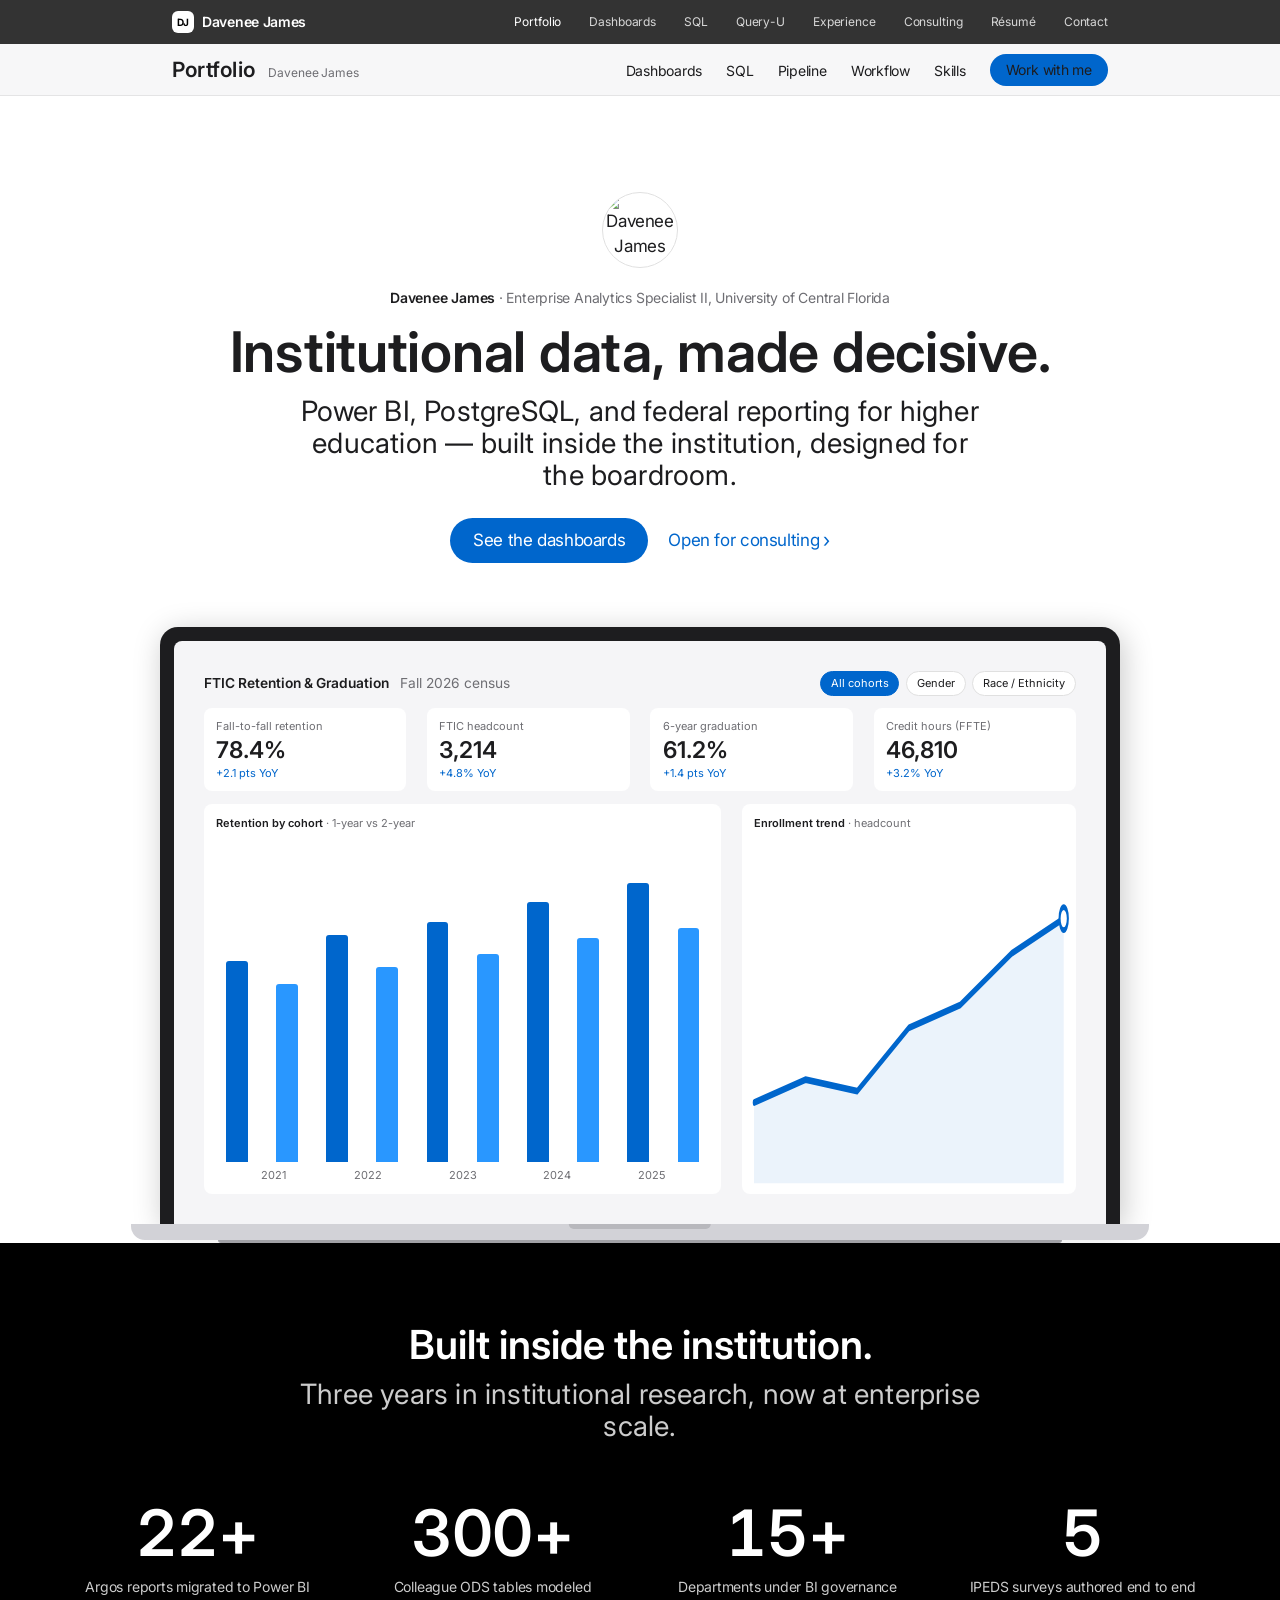
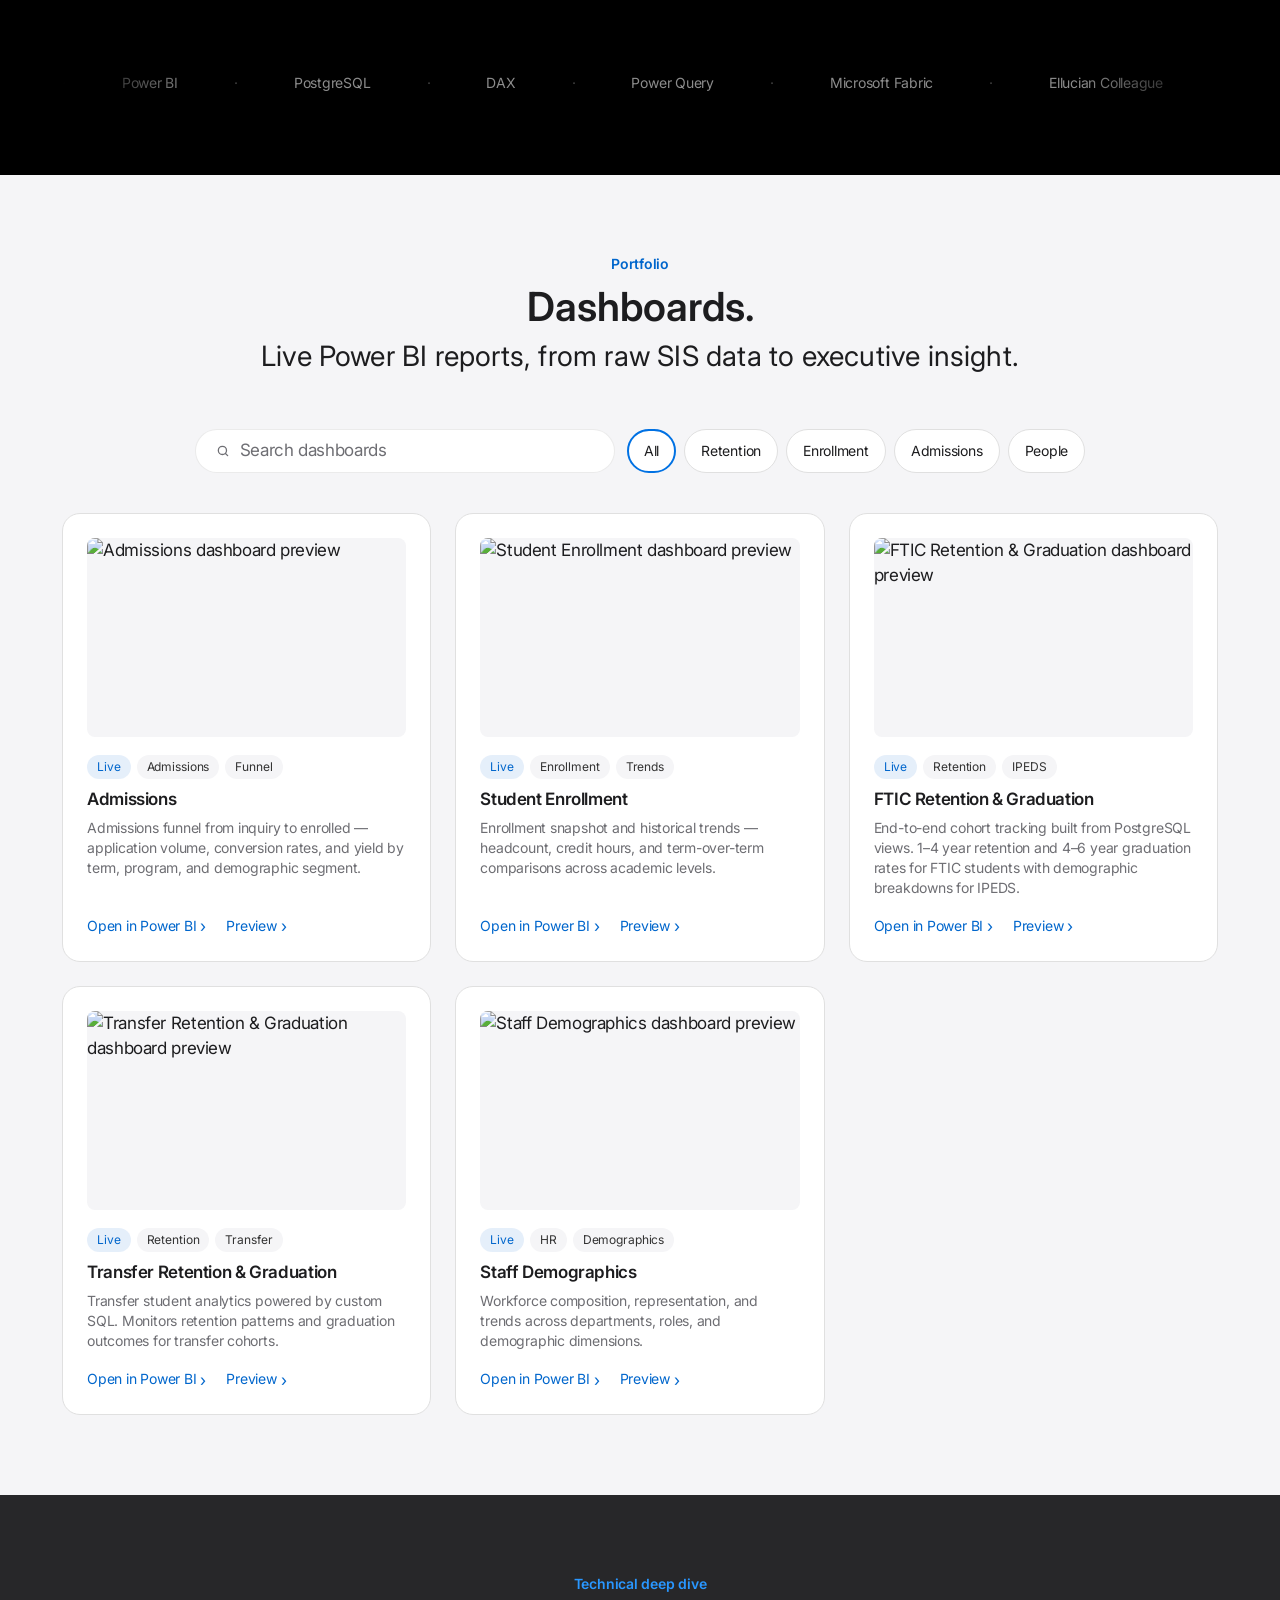
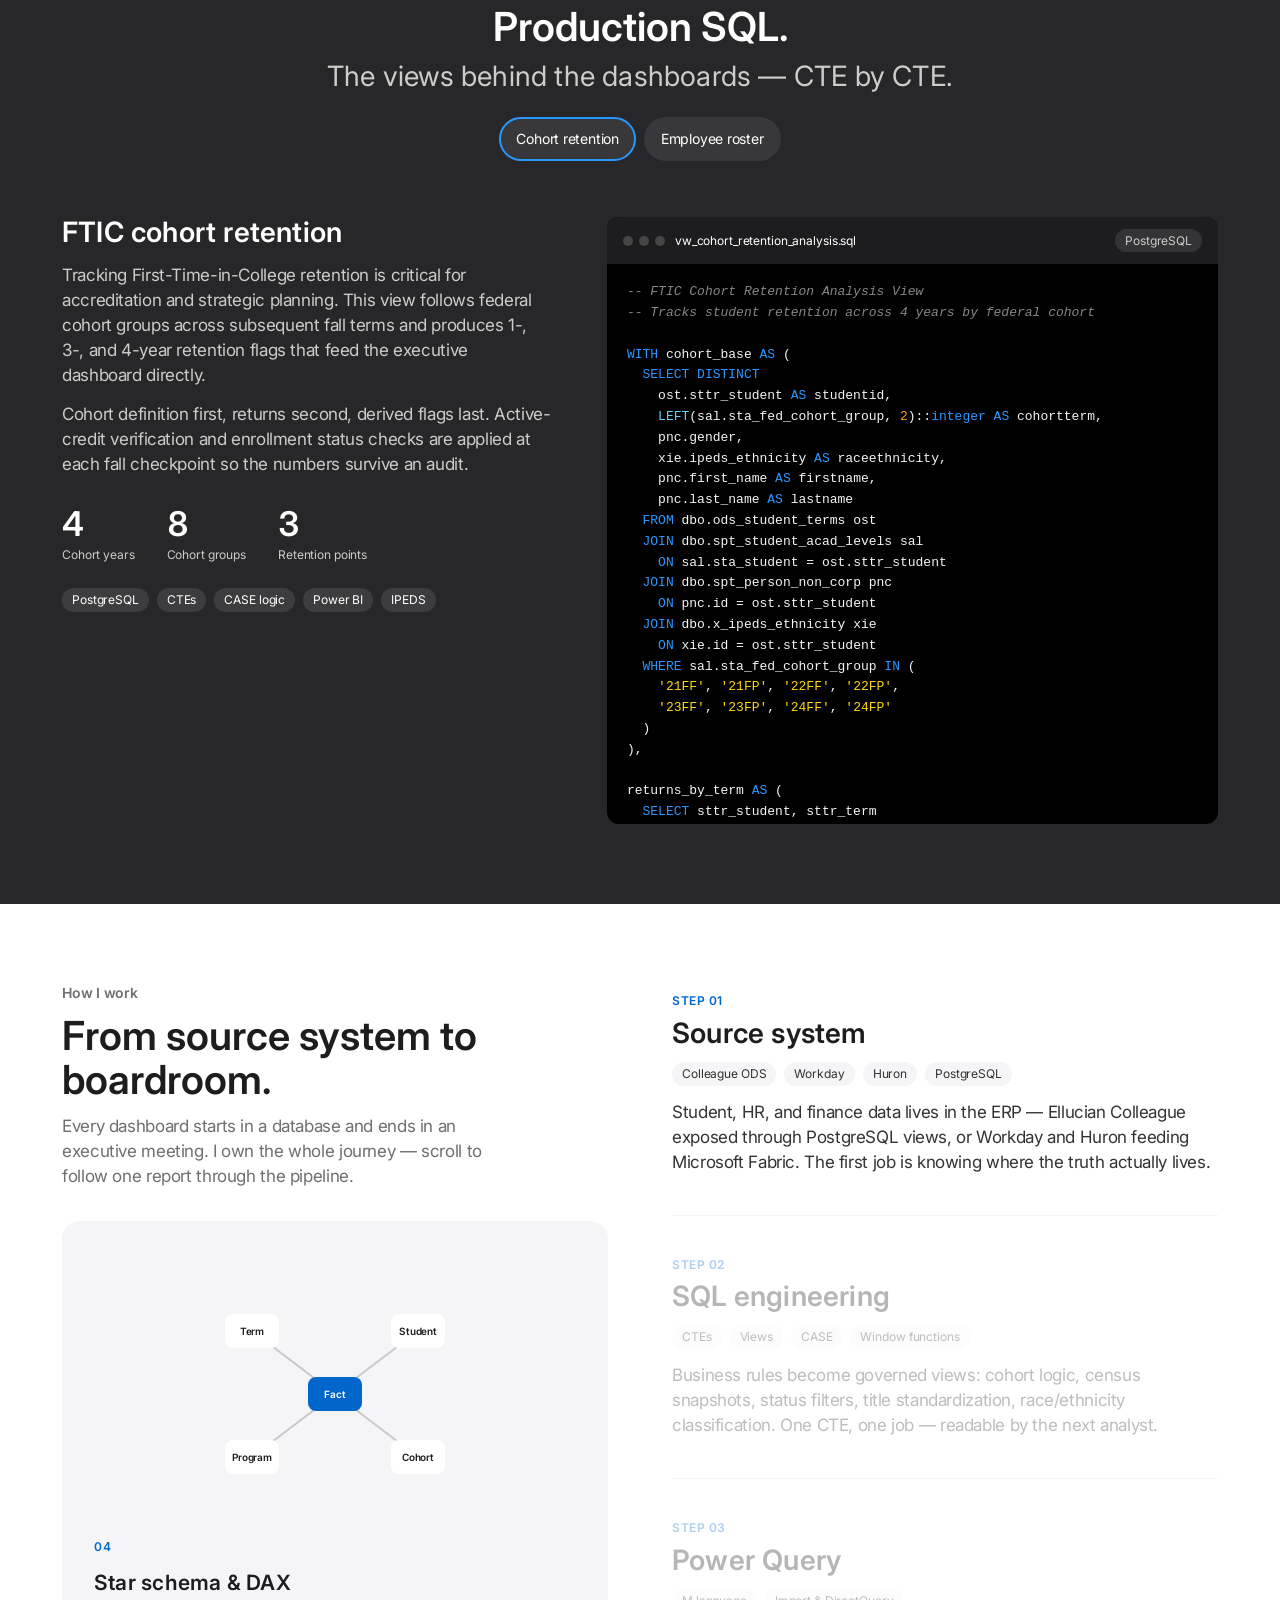
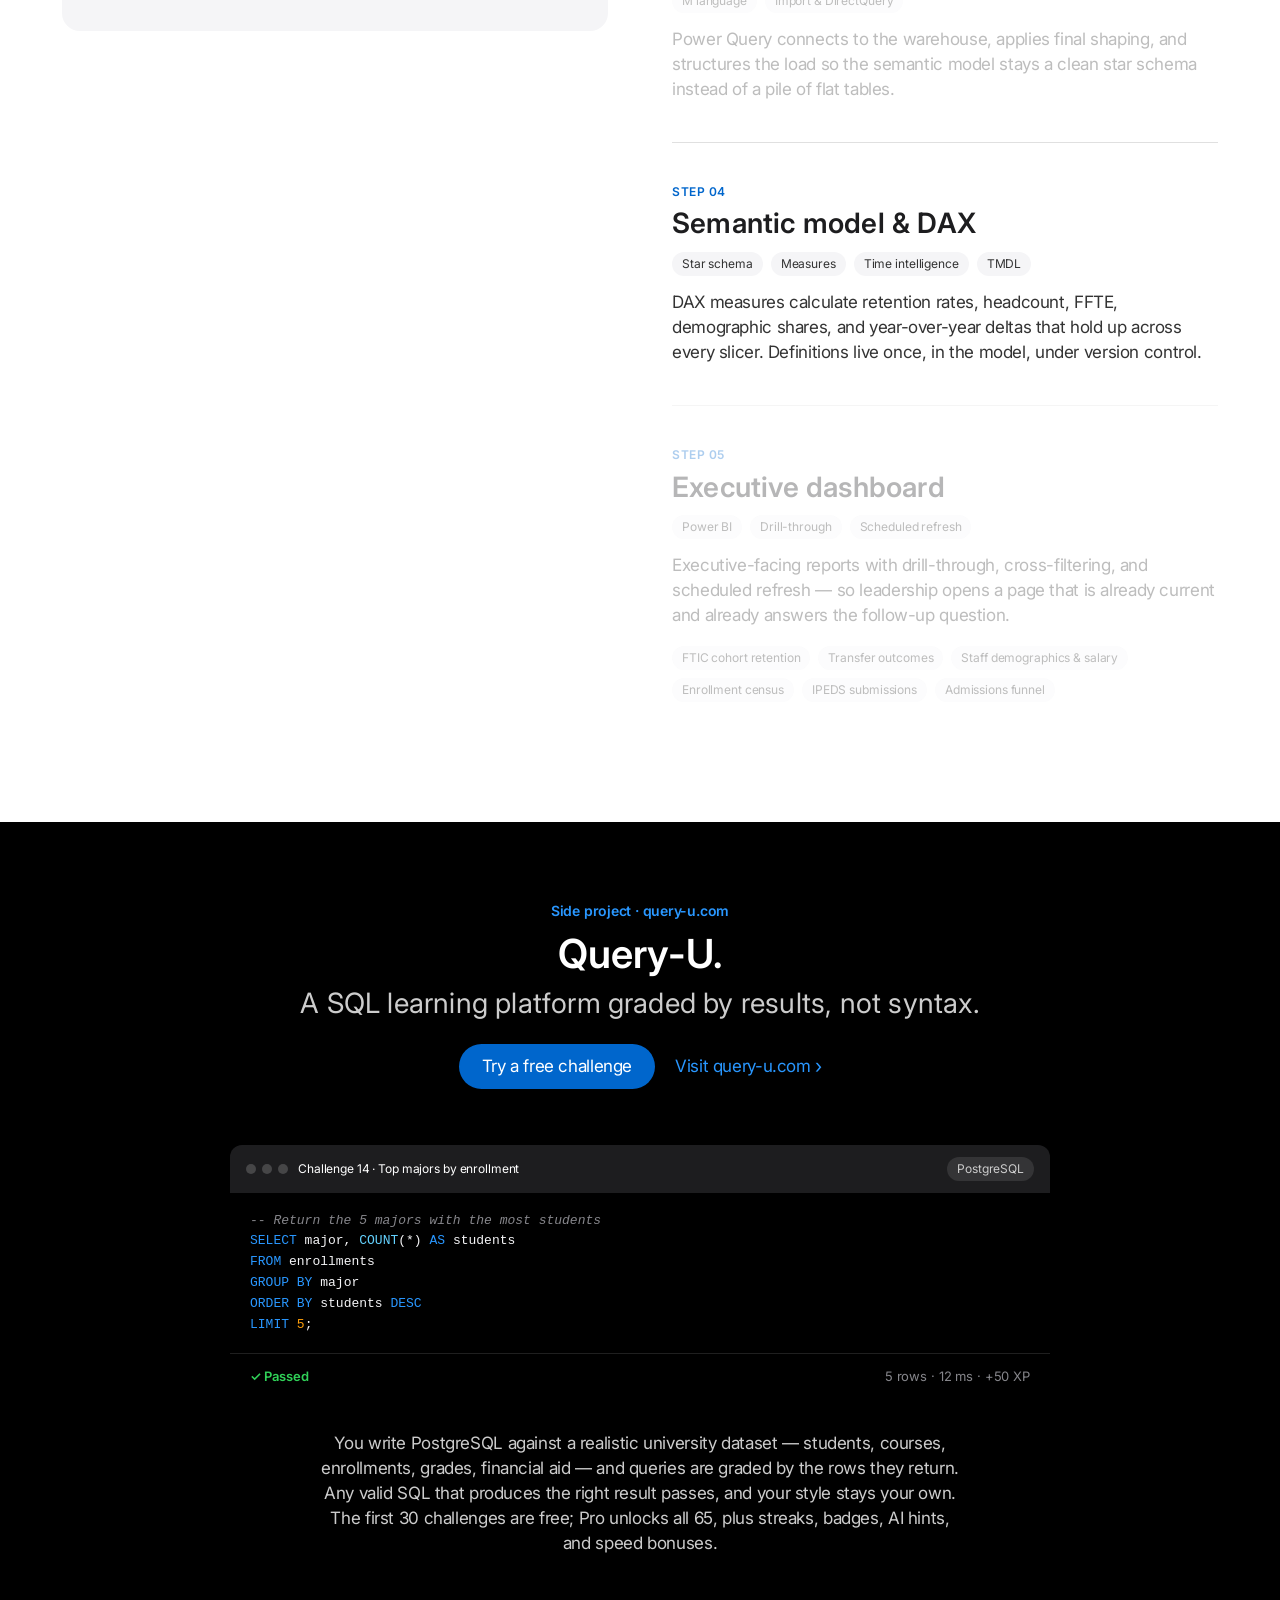
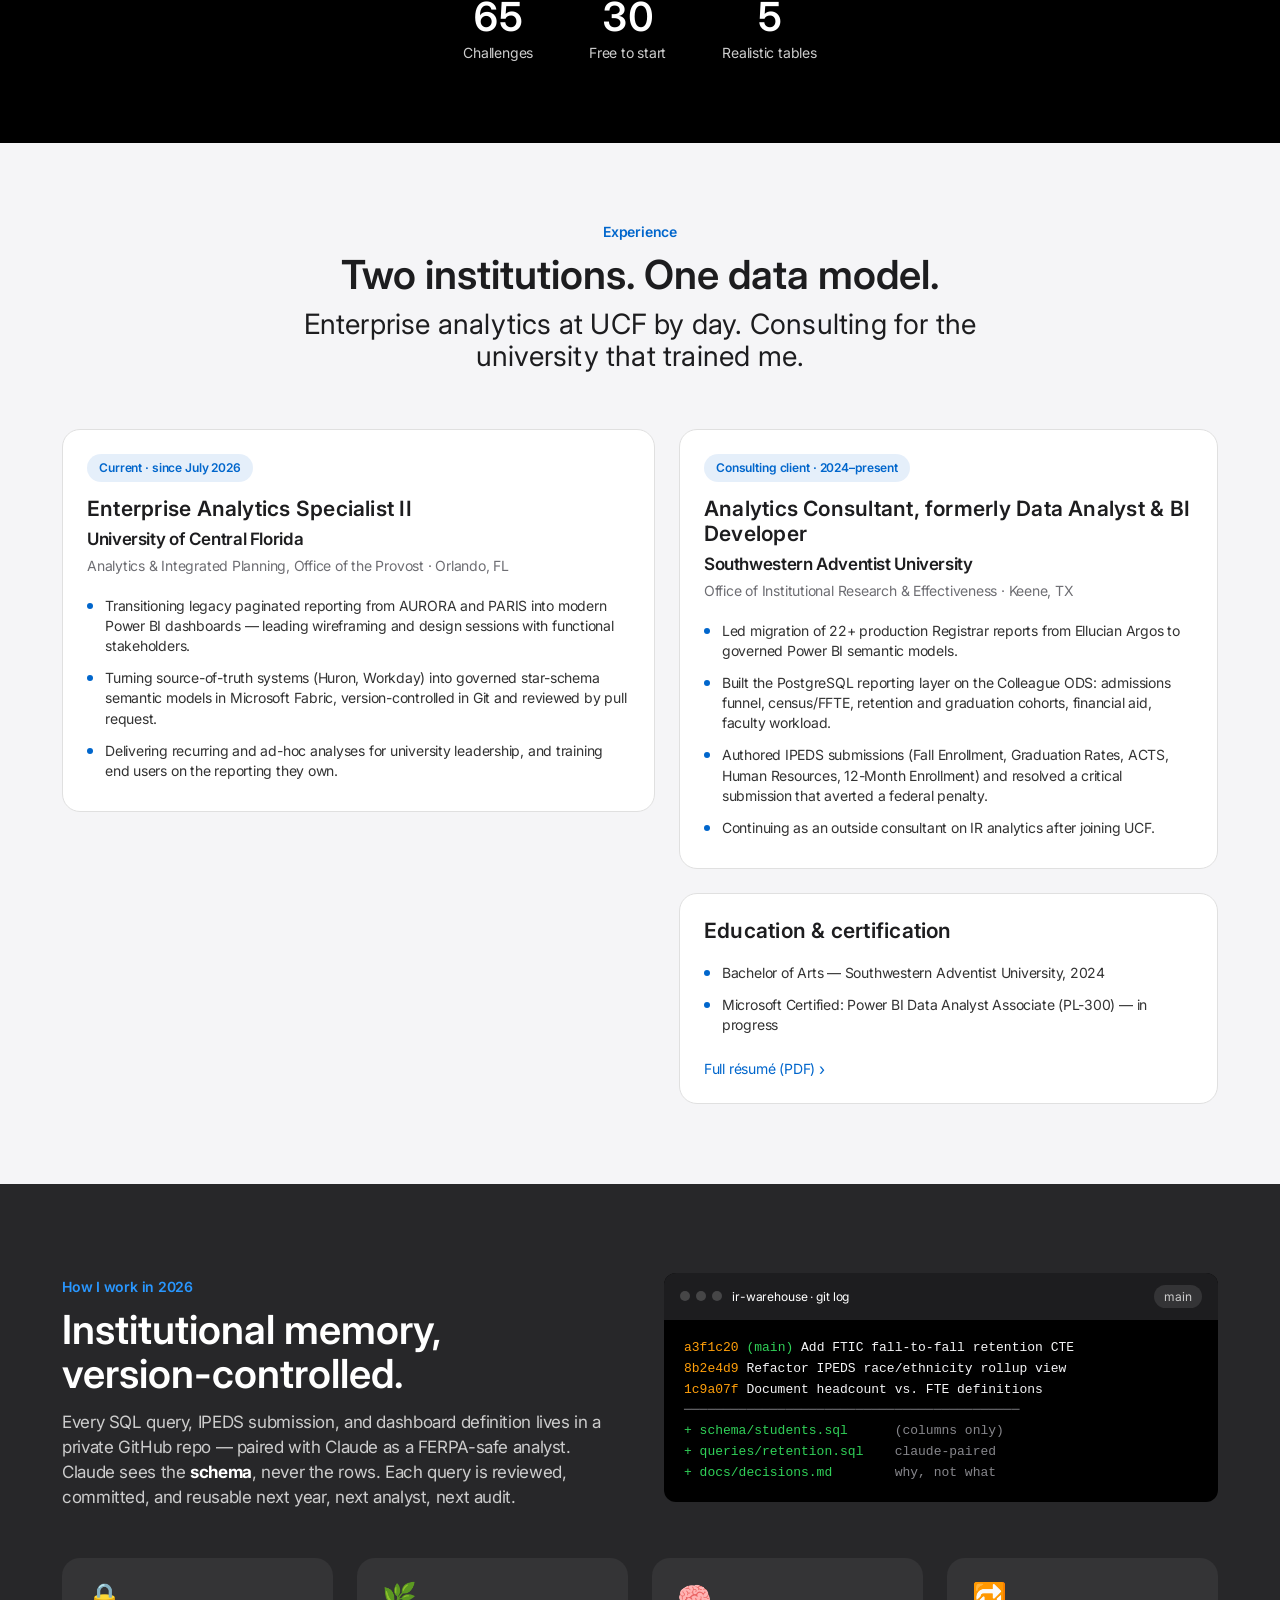
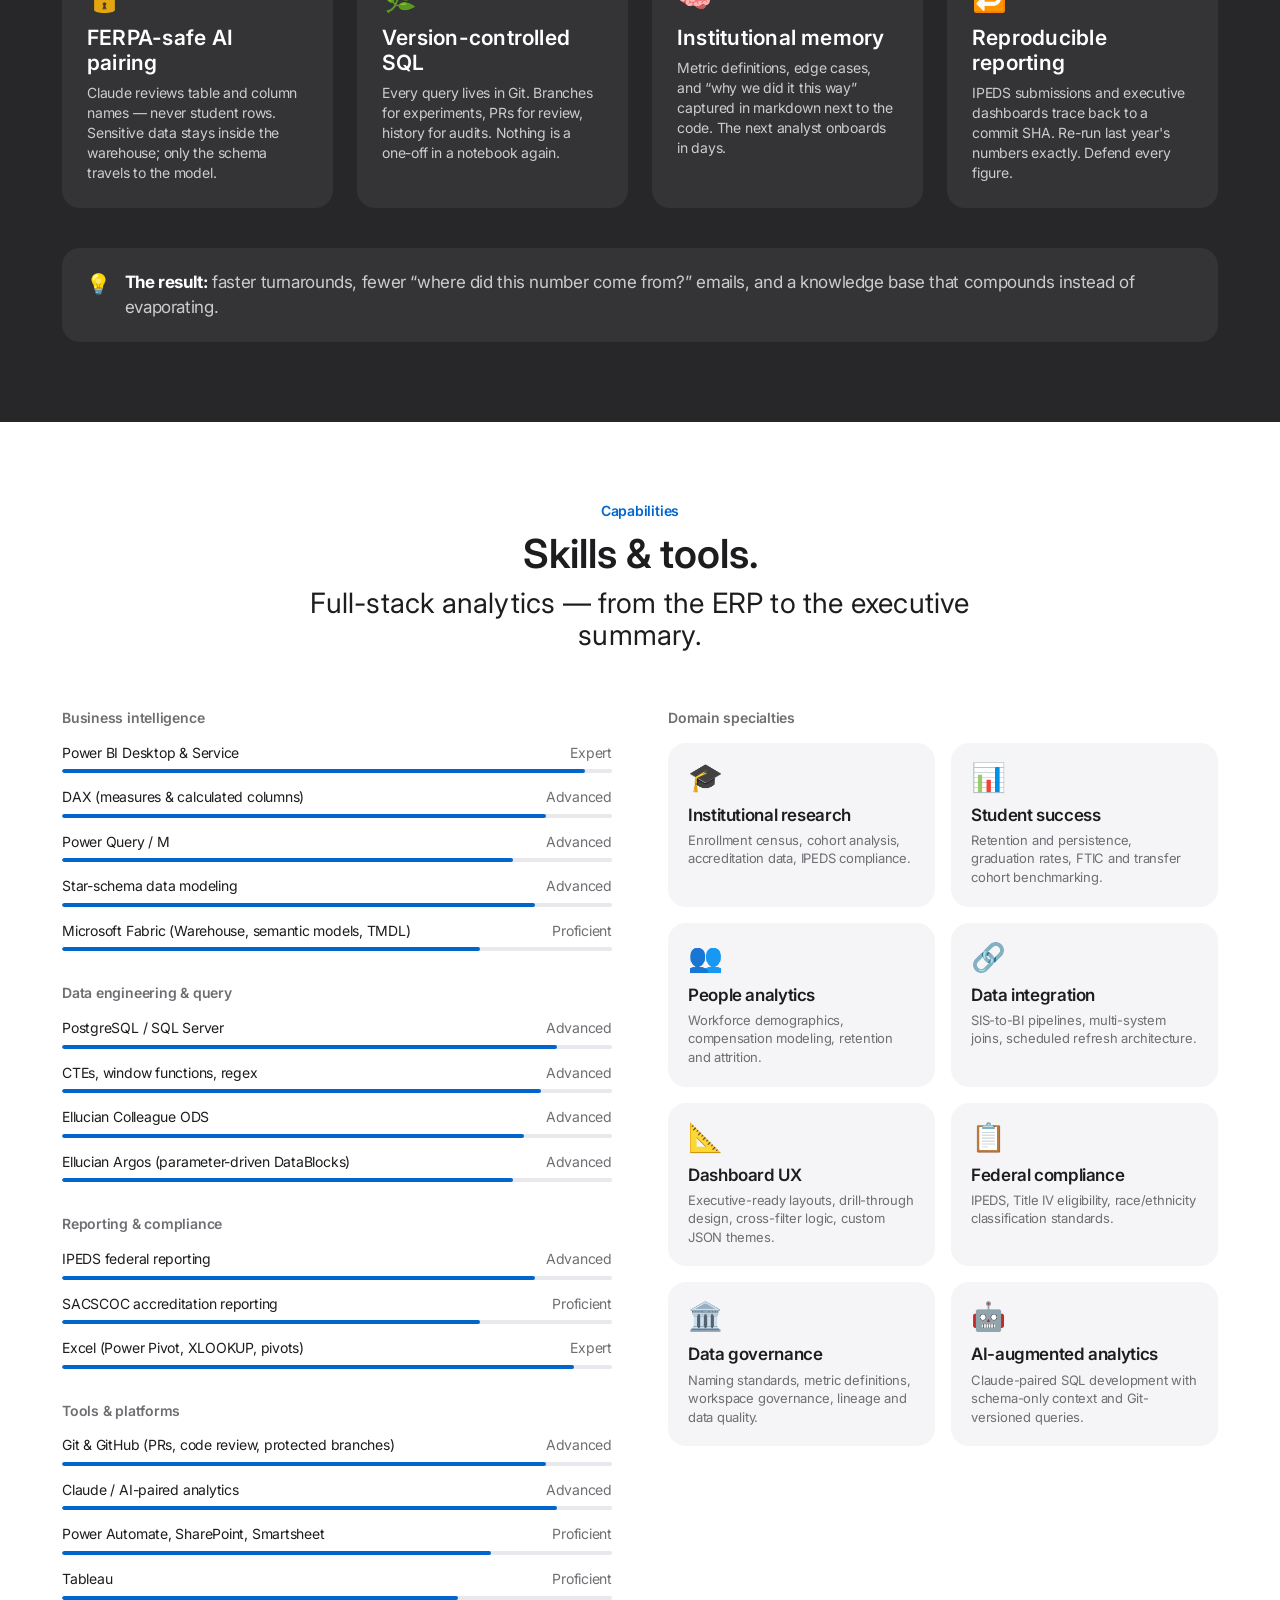
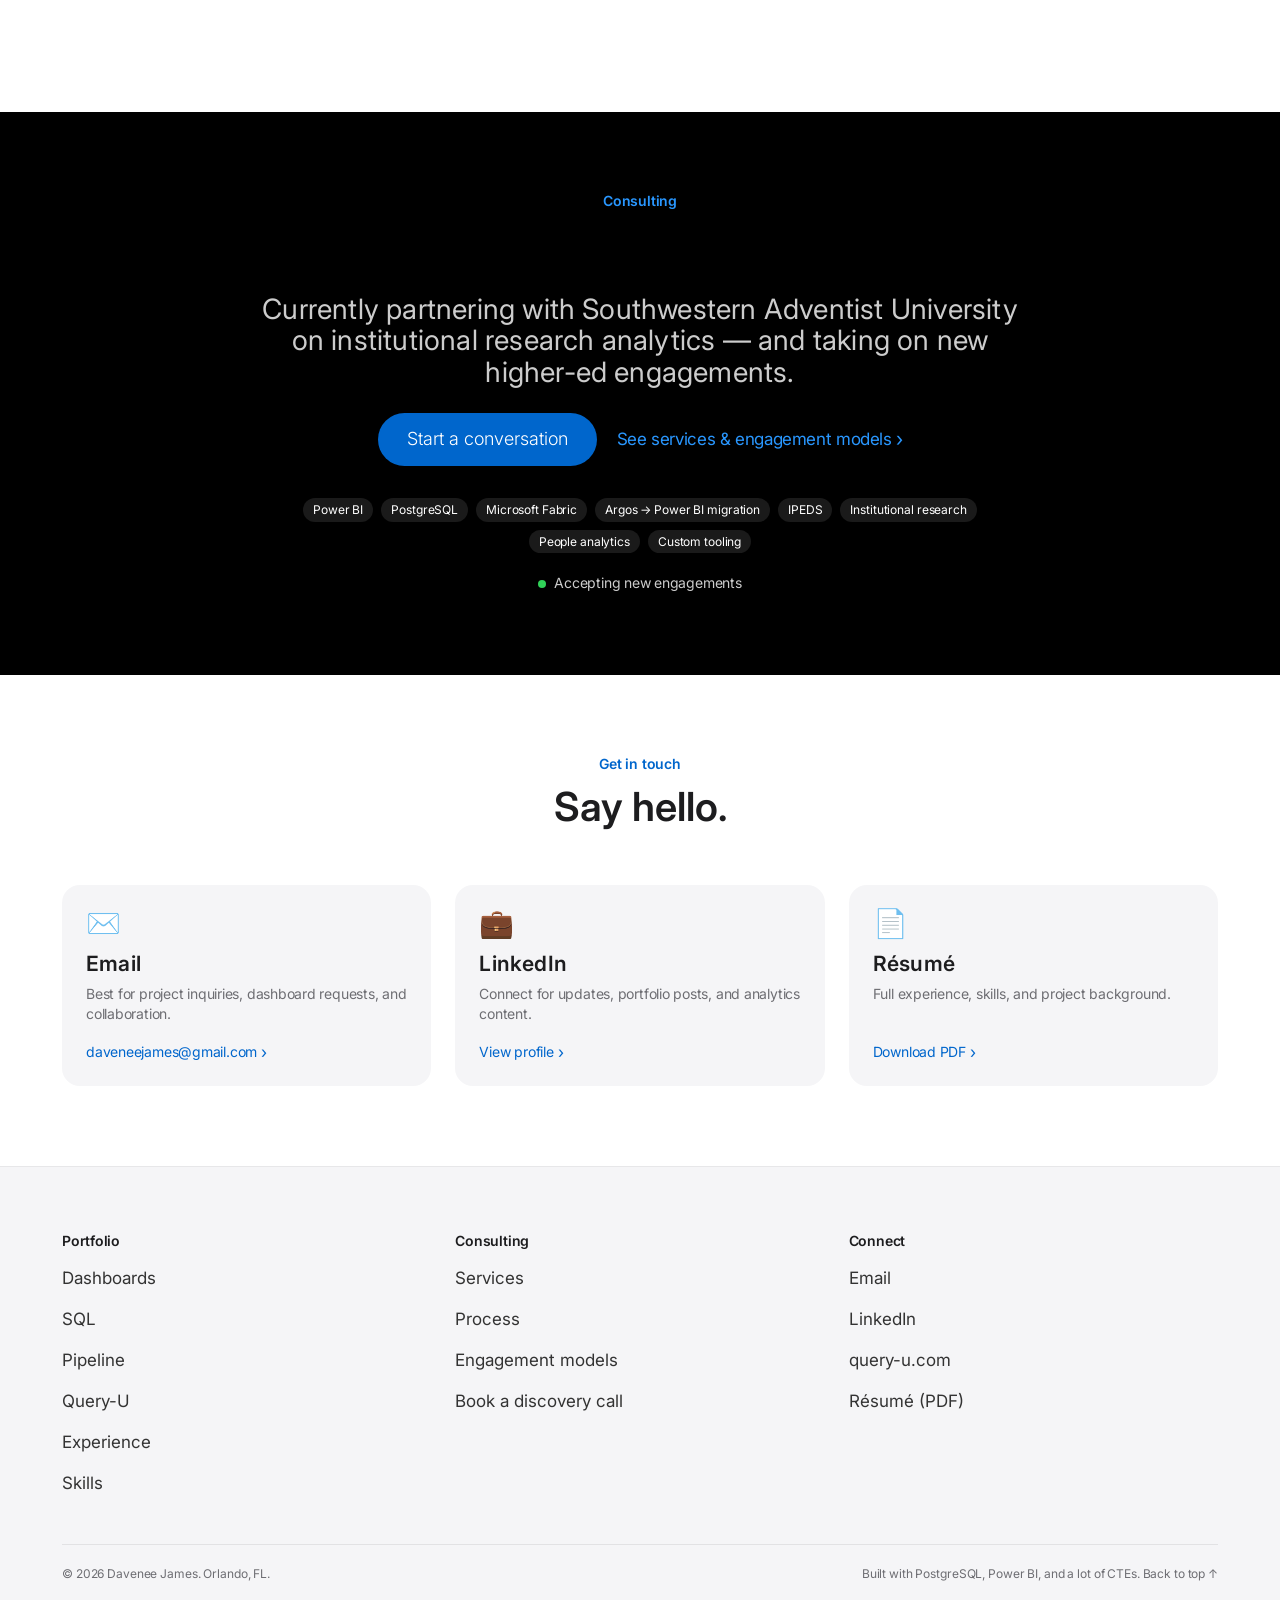
==== commit e3b9dd3b: "Optimize both pages for phones - Simplify the hero dashboard render below 640px: two KPI tiles, one " ====
--- a/index.html
+++ b/index.html
@@ -2,7 +2,7 @@
 <html lang="en">
 <head>
   <meta charset="utf-8" />
-  <meta name="viewport" content="width=device-width, initial-scale=1" />
+  <meta name="viewport" content="width=device-width, initial-scale=1, viewport-fit=cover" />
   <title>Davenee James | Enterprise Analytics for Higher Education</title>
   <meta name="description" content="Davenee James — Enterprise Analytics Specialist at the University of Central Florida and higher-ed analytics consultant. Power BI, PostgreSQL, IPEDS, and executive dashboards." />
   <meta property="og:title" content="Davenee James | Enterprise Analytics for Higher Education" />
--- a/assets/site.css
+++ b/assets/site.css
@@ -73,8 +73,8 @@
 }
 
 img { max-width: 100%; display: block; }
-a { color: var(--primary); text-decoration: none; }
-button { font: inherit; color: inherit; background: none; border: 0; cursor: pointer; }
+a { color: var(--primary); text-decoration: none; -webkit-tap-highlight-color: transparent; }
+button { font: inherit; color: inherit; background: none; border: 0; cursor: pointer; -webkit-tap-highlight-color: transparent; }
 ::selection { background: rgba(0, 102, 204, 0.2); }
 
 .sr-only {
@@ -127,7 +127,7 @@
 /* ------------------------------------------------------------
    Layout primitives
    ------------------------------------------------------------ */
-.wrap { max-width: 980px; margin: 0 auto; padding: 0 var(--gutter); }
+.wrap { max-width: 980px; margin: 0 auto; padding: 0 var(--gutter); padding-left: max(var(--gutter), env(safe-area-inset-left)); padding-right: max(var(--gutter), env(safe-area-inset-right)); }
 .wrap--grid { max-width: 1200px; }
 .wrap--wide { max-width: 1440px; }
 
@@ -145,6 +145,10 @@
 
 .cta-row { display: flex; flex-wrap: wrap; gap: 12px 20px; align-items: center; justify-content: center; }
 .cta-row--left { justify-content: flex-start; }
+@media (max-width: 480px) {
+  .cta-row { flex-direction: column; gap: 14px; }
+  .cta-row .btn { width: 100%; max-width: 320px; }
+}
 
 @media (max-width: 735px) {
   .tile { padding: 48px 0; }
@@ -184,6 +188,7 @@
 .link:hover::after { transform: translateX(3px); }
 .link:hover { text-decoration: underline; }
 .link--sm { font-size: 14px; letter-spacing: -0.224px; }
+.card__actions .link, .footer li a { padding: 6px 0; margin: -6px 0; }
 .tile--dark .link, .tile--tile1 .link { color: var(--primary-on-dark); }
 
 /* Pill chips (configurator grammar) */
@@ -231,6 +236,7 @@
 }
 .gnav__inner {
   max-width: 980px; margin: 0 auto; padding: 0 var(--gutter);
+  padding-left: max(var(--gutter), env(safe-area-inset-left)); padding-right: max(var(--gutter), env(safe-area-inset-right));
   height: var(--nav-h); display: flex; align-items: center; justify-content: space-between; gap: 20px;
 }
 .gnav__logo {
@@ -266,7 +272,8 @@
 .gnav__menu {
   position: fixed; inset: var(--nav-h) 0 0 0; z-index: 190;
   background: rgba(0, 0, 0, 0.94);
-  padding: 32px var(--gutter);
+  padding: 24px var(--gutter) max(32px, env(safe-area-inset-bottom));
+  overflow-y: auto; -webkit-overflow-scrolling: touch;
   opacity: 0; visibility: hidden; transition: opacity 0.35s var(--ease-out), visibility 0.35s;
 }
 .gnav__menu ul { list-style: none; display: flex; flex-direction: column; }
@@ -299,15 +306,19 @@
 }
 .snav__inner {
   max-width: 980px; margin: 0 auto; padding: 0 var(--gutter);
+  padding-left: max(var(--gutter), env(safe-area-inset-left)); padding-right: max(var(--gutter), env(safe-area-inset-right));
   height: var(--subnav-h); display: flex; align-items: center; justify-content: space-between; gap: 20px;
 }
-.snav__title { font-family: var(--font-display); font-size: 21px; font-weight: 600; letter-spacing: 0.231px; color: var(--ink); }
+.snav__title { font-family: var(--font-display); font-size: 21px; font-weight: 600; letter-spacing: 0.231px; color: var(--ink); white-space: nowrap; min-width: 0; overflow: hidden; text-overflow: ellipsis; }
 .snav__title small { font-weight: 400; color: var(--ink-muted); font-size: 12px; margin-left: 8px; letter-spacing: -0.12px; }
 .snav__links { display: flex; align-items: center; gap: 24px; list-style: none; }
 .snav__links a { color: var(--ink); font-size: 14px; letter-spacing: -0.224px; transition: color 0.2s; }
 .snav__links a:hover { color: var(--primary); }
 @media (max-width: 833px) {
+  :root { --subnav-h: 48px; }
   .snav__links li:not(.snav__cta) { display: none; }
+  .snav__title small { display: none; }
+  .snav__title { font-size: 19px; }
 }
 
 /* ------------------------------------------------------------
@@ -358,8 +369,11 @@
 .hero--consulting .hero__render { max-width: 900px; }
 
 @media (max-width: 735px) {
-  .hero { padding-top: 56px; }
-  .hero__render { margin-top: 40px; }
+  .hero { padding-top: 48px; }
+  .hero__avatar { width: 64px; height: 64px; margin-bottom: 16px; }
+  .hero__eyebrow { font-size: 13px; }
+  .hero__render { margin-top: 36px; padding: 0 var(--gutter); }
+  .hero__lead { margin-top: 12px; }
 }
 
 /* ------------------------------------------------------------
@@ -430,13 +444,30 @@
 .in .line .area, .dash.in .line .area { opacity: 1; }
 .in .line circle, .dash.in .line circle { opacity: 1; }
 
+@media (max-width: 640px) {
+  .device__lid { padding: 8px 8px 0; border-radius: 12px 12px 0 0; }
+  .device__screen { aspect-ratio: 3 / 2; border-radius: 6px 6px 0 0; }
+  .device__base { height: 12px; }
+  .dash { --fs: 9.5px; padding: 4% 4%; gap: 3.5%; }
+  .dash__pills span:not(:first-child) { display: none; }
+  .dash__title span { display: block; margin: 0.15em 0 0; font-size: 0.9em; }
+  .dash__kpis { grid-template-columns: repeat(2, 1fr); gap: 3.5%; }
+  .kpi:nth-child(n + 3) { display: none; }
+  .kpi { padding: 0.7em 0.9em; }
+  .dash__charts { grid-template-columns: 1fr; }
+  .dash__charts .chart:nth-child(2) { display: none; }
+}
+@media (max-width: 360px) {
+  .dash { --fs: 8.5px; }
+}
+
 /* ------------------------------------------------------------
    Stats tile
    ------------------------------------------------------------ */
 .stats { display: grid; grid-template-columns: repeat(4, 1fr); gap: 32px 24px; text-align: center; }
 .stat__v { font-family: var(--font-display); font-size: 64px; font-weight: 600; line-height: 1.07; letter-spacing: -0.28px; font-variant-numeric: tabular-nums; }
 .stat__l { margin-top: 10px; font-size: 14px; letter-spacing: -0.224px; color: var(--on-dark-muted); }
-@media (max-width: 833px) { .stats { grid-template-columns: repeat(2, 1fr); } .stat__v { font-size: 48px; } }
+@media (max-width: 833px) { .stats { grid-template-columns: repeat(2, 1fr); gap: 28px 16px; } .stat__v { font-size: 44px; } }
 
 .ticker {
   margin-top: 72px; overflow: hidden; white-space: nowrap;
@@ -444,6 +475,7 @@
   mask-image: linear-gradient(90deg, transparent, #000 12%, #000 88%, transparent);
 }
 .ticker__track { display: inline-flex; gap: 56px; padding-right: 56px; animation: ticker 46s linear infinite; }
+@media (max-width: 640px) { .ticker { margin-top: 48px; } }
 .ticker__track span { font-size: 14px; letter-spacing: -0.224px; color: rgba(255, 255, 255, 0.55); }
 .ticker__track span::before { content: "·"; margin-right: 56px; color: rgba(255, 255, 255, 0.25); }
 @keyframes ticker { from { transform: translateX(0); } to { transform: translateX(-50%); } }
@@ -481,7 +513,7 @@
 .controls { display: flex; flex-wrap: wrap; gap: 12px; align-items: center; justify-content: center; margin-bottom: 40px; }
 .search {
   display: flex; align-items: center; gap: 10px; height: 44px; padding: 0 20px;
-  background: #fff; border: 1px solid rgba(0, 0, 0, 0.08); border-radius: 980px; min-width: 280px;
+  background: #fff; border: 1px solid rgba(0, 0, 0, 0.08); border-radius: 980px; flex: 1 1 280px; max-width: 420px; min-width: 0;
   transition: border-color 0.2s;
 }
 .search:focus-within { border-color: var(--primary-focus); outline: 1px solid var(--primary-focus); }
@@ -490,7 +522,8 @@
 .search input::placeholder { color: var(--ink-muted); }
 .chips { display: flex; flex-wrap: wrap; gap: 8px; justify-content: center; }
 
-.dash-grid { display: grid; grid-template-columns: repeat(auto-fill, minmax(300px, 1fr)); gap: 24px; }
+.dash-grid { display: grid; grid-template-columns: repeat(auto-fill, minmax(min(300px, 100%), 1fr)); gap: 24px; }
+@media (max-width: 640px) { .dash-grid { gap: 16px; } .card { padding: 20px; } .controls { margin-bottom: 28px; } }
 .dash-card { opacity: 0; transform: translateY(24px); transition: opacity 0.7s var(--ease-out), transform 0.7s var(--ease-out); }
 .dash-card.in { opacity: 1; transform: none; }
 .dash-card__img { border-radius: 8px; overflow: hidden; aspect-ratio: 16 / 10; background: var(--parchment); margin-bottom: 18px; }
@@ -534,6 +567,13 @@
 .mini-stat__l { font-size: 12px; letter-spacing: -0.12px; color: var(--on-dark-muted); margin-top: 4px; }
 .tags { display: flex; flex-wrap: wrap; gap: 8px; margin-top: 24px; }
 @media (max-width: 1023px) { .showcase { grid-template-columns: 1fr; gap: 36px; } }
+@media (max-width: 640px) {
+  .modal { padding: 12px; align-items: flex-end; }
+  .modal__panel { max-height: 88vh; border-radius: 18px; transform: translateY(24px); }
+  .modal__head { padding: 18px 18px 0; }
+  .modal__body { padding: 14px 18px 18px; }
+  .mini-stats { gap: 24px; }
+}
 
 .panel { display: none; }
 .panel.active { display: block; animation: panelIn 0.6s var(--ease-out); }
@@ -551,9 +591,15 @@
 }
 .code__dots { display: inline-flex; gap: 6px; margin-right: 10px; }
 .code__dots i { width: 10px; height: 10px; border-radius: 50%; background: rgba(255, 255, 255, 0.18); }
-.code__title { display: inline-flex; align-items: center; color: #fff; }
+.code__title { display: inline-flex; align-items: center; color: #fff; min-width: 0; overflow: hidden; white-space: nowrap; text-overflow: ellipsis; }
+.code__title .code__dots { flex: none; }
 .code__lang { padding: 2px 10px; border-radius: 980px; background: rgba(255, 255, 255, 0.1); }
-.code pre { padding: 18px 20px; overflow-x: auto; margin: 0; max-height: 560px; overflow-y: auto; }
+.code pre { padding: 18px 20px; overflow-x: auto; margin: 0; max-height: 560px; overflow-y: auto; -webkit-overflow-scrolling: touch; overscroll-behavior: contain; }
+@media (max-width: 640px) {
+  .code { font-size: 12px; border-radius: 10px; }
+  .code pre { padding: 14px 16px; max-height: 380px; }
+  .code__head { padding: 10px 12px; }
+}
 .code .ln { display: block; white-space: pre; }
 .js .code[data-type] .ln { opacity: 0; transform: translateX(-6px); transition: opacity 0.35s var(--ease-out), transform 0.35s var(--ease-out); }
 .js .code[data-type].in .ln { opacity: 1; transform: none; transition-delay: calc(var(--i, 0) * 28ms); }
@@ -636,6 +682,13 @@
   .story__stage { position: static; }
   .stage { aspect-ratio: 16 / 9; }
   .step { padding: 28px 0; opacity: 1; }
+  .step h3 { font-size: 24px; }
+}
+@media (max-width: 640px) {
+  .stage { display: none; }
+  .story { gap: 16px; }
+  .step { padding: 24px 0; }
+  .step h3 { font-size: 21px; }
 }
 
 /* ------------------------------------------------------------
@@ -646,7 +699,11 @@
 .product__stats { display: flex; justify-content: center; gap: 56px; margin-top: 40px; }
 .product__stats .stat__v { font-size: 40px; }
 .product__stats .stat__l { margin-top: 4px; }
-@media (max-width: 640px) { .product__stats { gap: 28px; } .product__stats .stat__v { font-size: 32px; } }
+@media (max-width: 640px) {
+  .product__stats { gap: 28px; margin-top: 32px; }
+  .product__stats .stat__v { font-size: 32px; }
+  .product .t-body { text-align: left; }
+}
 
 /* ------------------------------------------------------------
    Experience
@@ -671,6 +728,7 @@
   background: rgba(255, 255, 255, 0.06); border-radius: 18px; padding: 22px 24px; color: var(--on-dark-muted);
 }
 .pull strong { color: #fff; }
+@media (max-width: 640px) { .pull { padding: 18px 20px; margin-top: 24px; } .workflow { gap: 32px; margin-bottom: 32px; } }
 
 /* ------------------------------------------------------------
    Skills
@@ -688,6 +746,11 @@
 .specialties .card h4 { font-size: 17px; font-family: var(--font-text); letter-spacing: -0.374px; }
 .specialties .card p { margin-top: 6px; font-size: 13px; }
 @media (max-width: 1023px) { .skills { grid-template-columns: 1fr; } }
+@media (max-width: 640px) {
+  .skills { gap: 40px; }
+  .skill__meta { flex-wrap: wrap; gap: 2px 12px; }
+  .specialties { gap: 12px; }
+}
 @media (max-width: 480px) { .specialties { grid-template-columns: 1fr; } }
 
 /* ------------------------------------------------------------
@@ -697,6 +760,7 @@
 .availability i { width: 8px; height: 8px; border-radius: 50%; background: #30d158; animation: pulse 2s infinite; }
 @keyframes pulse { 0%, 100% { opacity: 1; transform: scale(1); } 50% { opacity: 0.45; transform: scale(0.85); } }
 .services { display: flex; flex-wrap: wrap; gap: 8px; justify-content: center; margin-top: 32px; }
+@media (max-width: 640px) { .services { margin-top: 24px; } }
 
 /* ------------------------------------------------------------
    Process steps (numbered)
@@ -708,7 +772,7 @@
 .tile--dark .process p, .tile--tile1 .process p { color: var(--on-dark-muted); }
 .tile--dark .process__num, .tile--tile1 .process__num { color: var(--primary-on-dark); }
 @media (max-width: 1023px) { .process { grid-template-columns: repeat(2, 1fr); } }
-@media (max-width: 640px) { .process { grid-template-columns: 1fr; } }
+@media (max-width: 640px) { .process { grid-template-columns: 1fr; gap: 28px; } .process__num { font-size: 32px; } }
 
 .card--featured { border: 2px solid var(--primary-focus); }
 .scope { font-size: 12px; font-weight: 600; letter-spacing: -0.12px; color: var(--primary); text-transform: uppercase; margin-bottom: 10px; }
@@ -731,7 +795,13 @@
 .footer li a:hover { color: var(--primary); }
 .footer__legal { margin-top: 40px; padding-top: 20px; border-top: 1px solid rgba(0, 0, 0, 0.08); display: flex; flex-wrap: wrap; justify-content: space-between; gap: 8px 24px; font-size: 12px; letter-spacing: -0.12px; color: var(--ink-muted); }
 .footer__legal a { color: var(--ink-muted); }
-@media (max-width: 640px) { .footer__cols { grid-template-columns: 1fr; gap: 12px; } }
+@media (max-width: 640px) {
+  .footer { padding: 40px 0 max(28px, env(safe-area-inset-bottom)); }
+  .footer__cols { grid-template-columns: 1fr 1fr; gap: 20px 16px; }
+  .footer__cols > div:last-child { grid-column: 1 / -1; }
+  .footer li a { line-height: 2; font-size: 15px; }
+  .footer__legal { margin-top: 28px; flex-direction: column; }
+}
 
 /* ------------------------------------------------------------
    Reduced motion
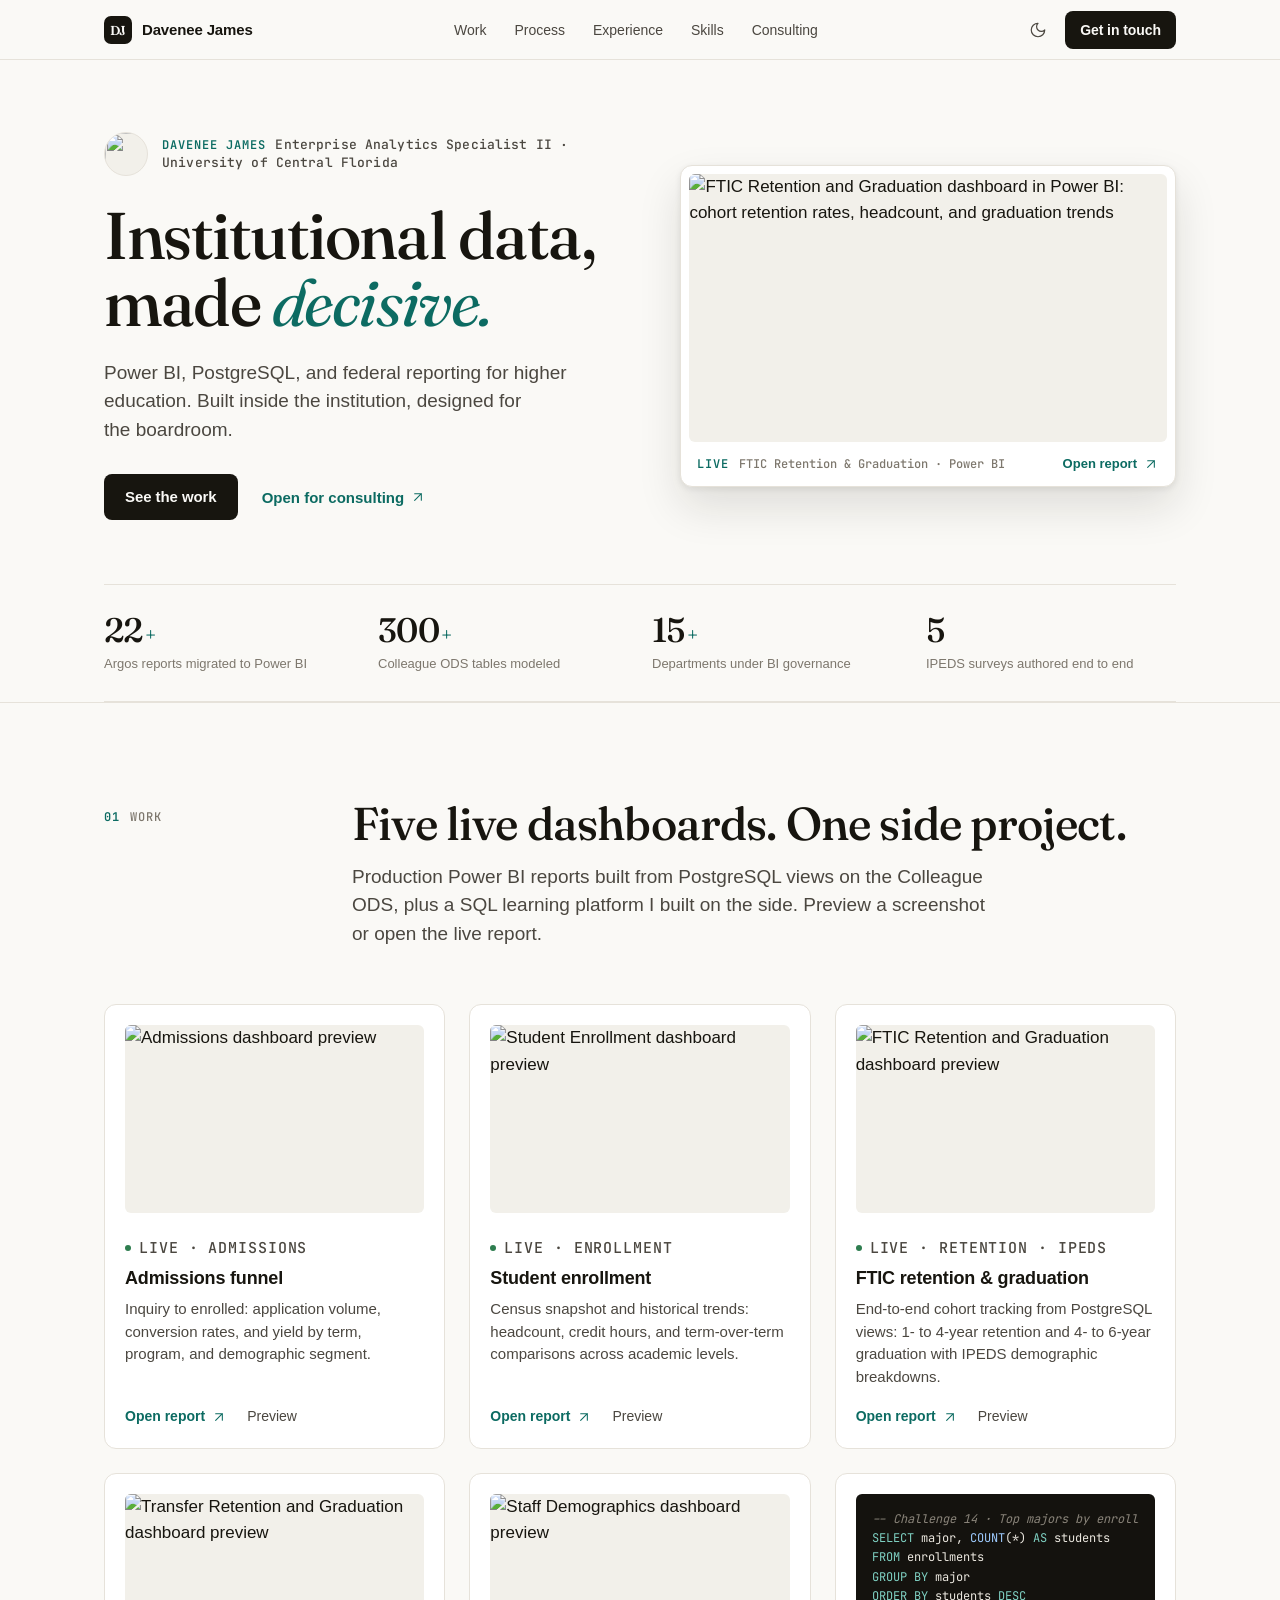
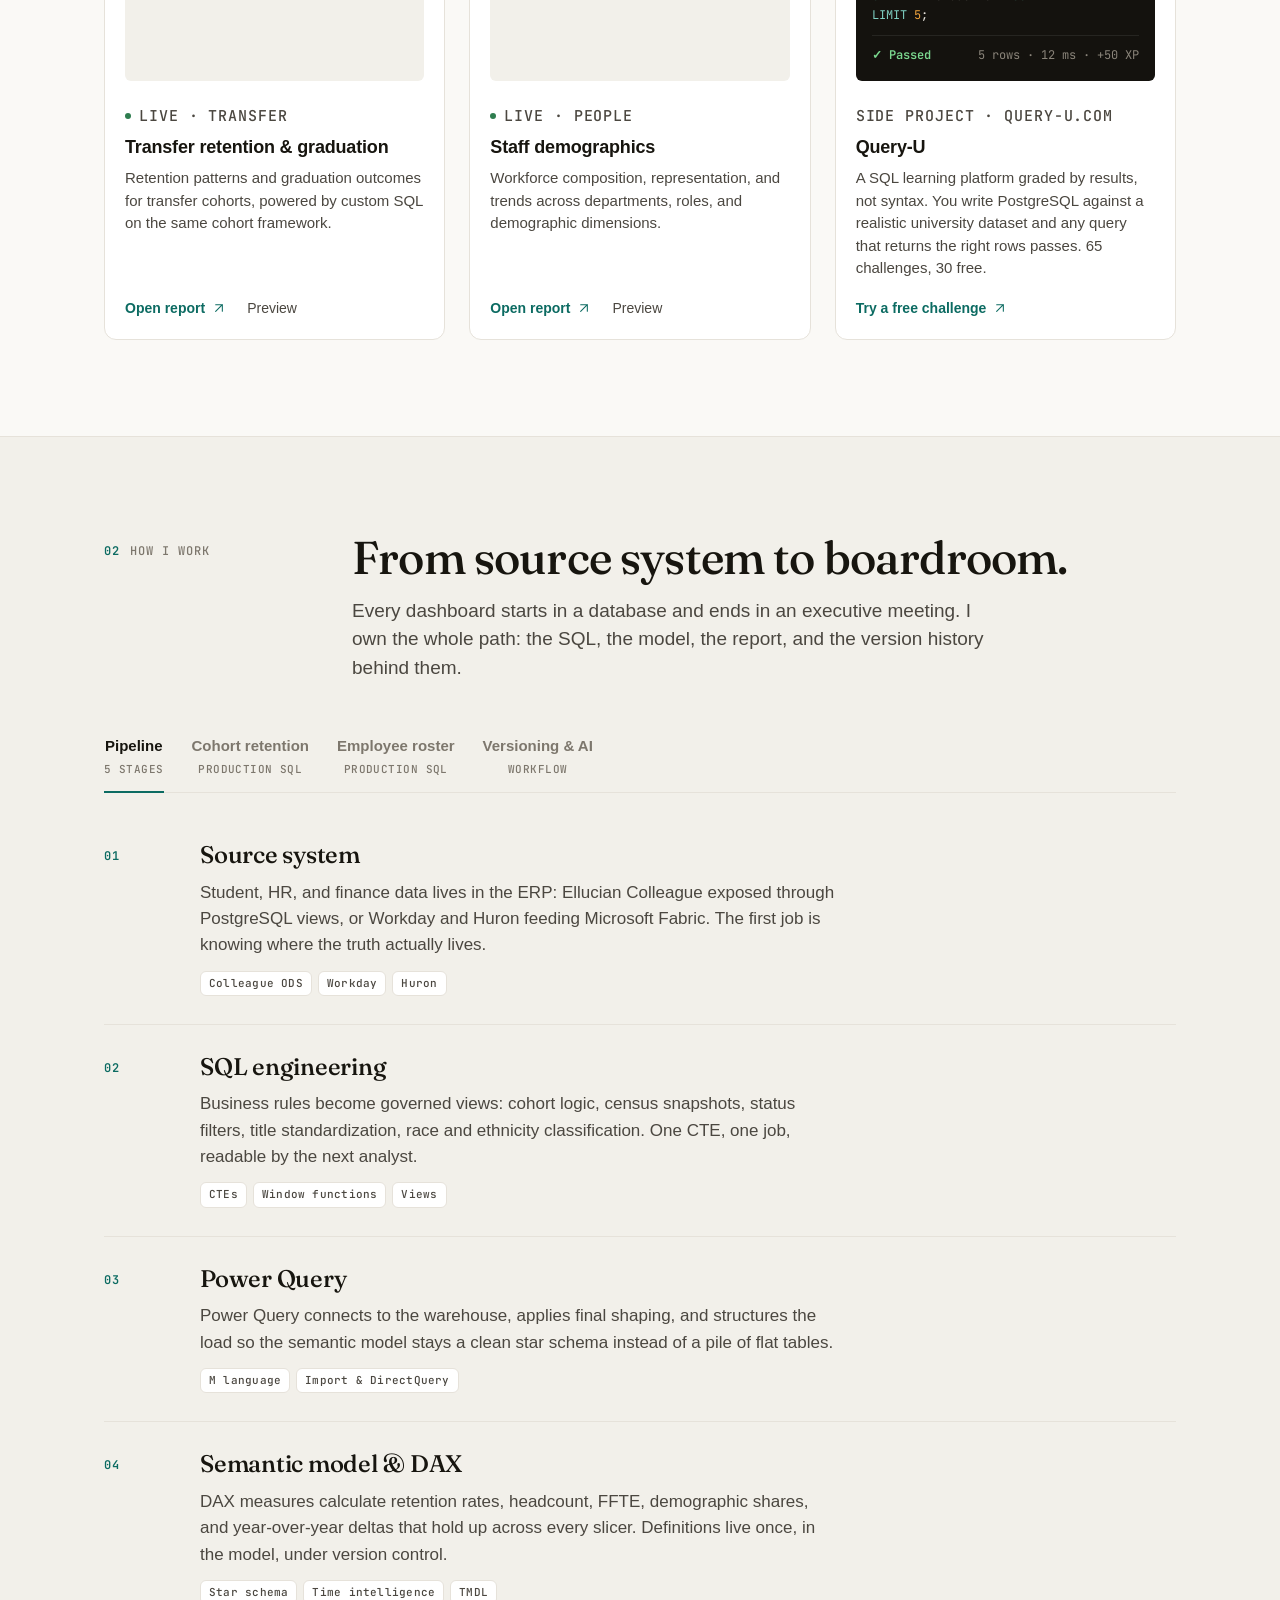
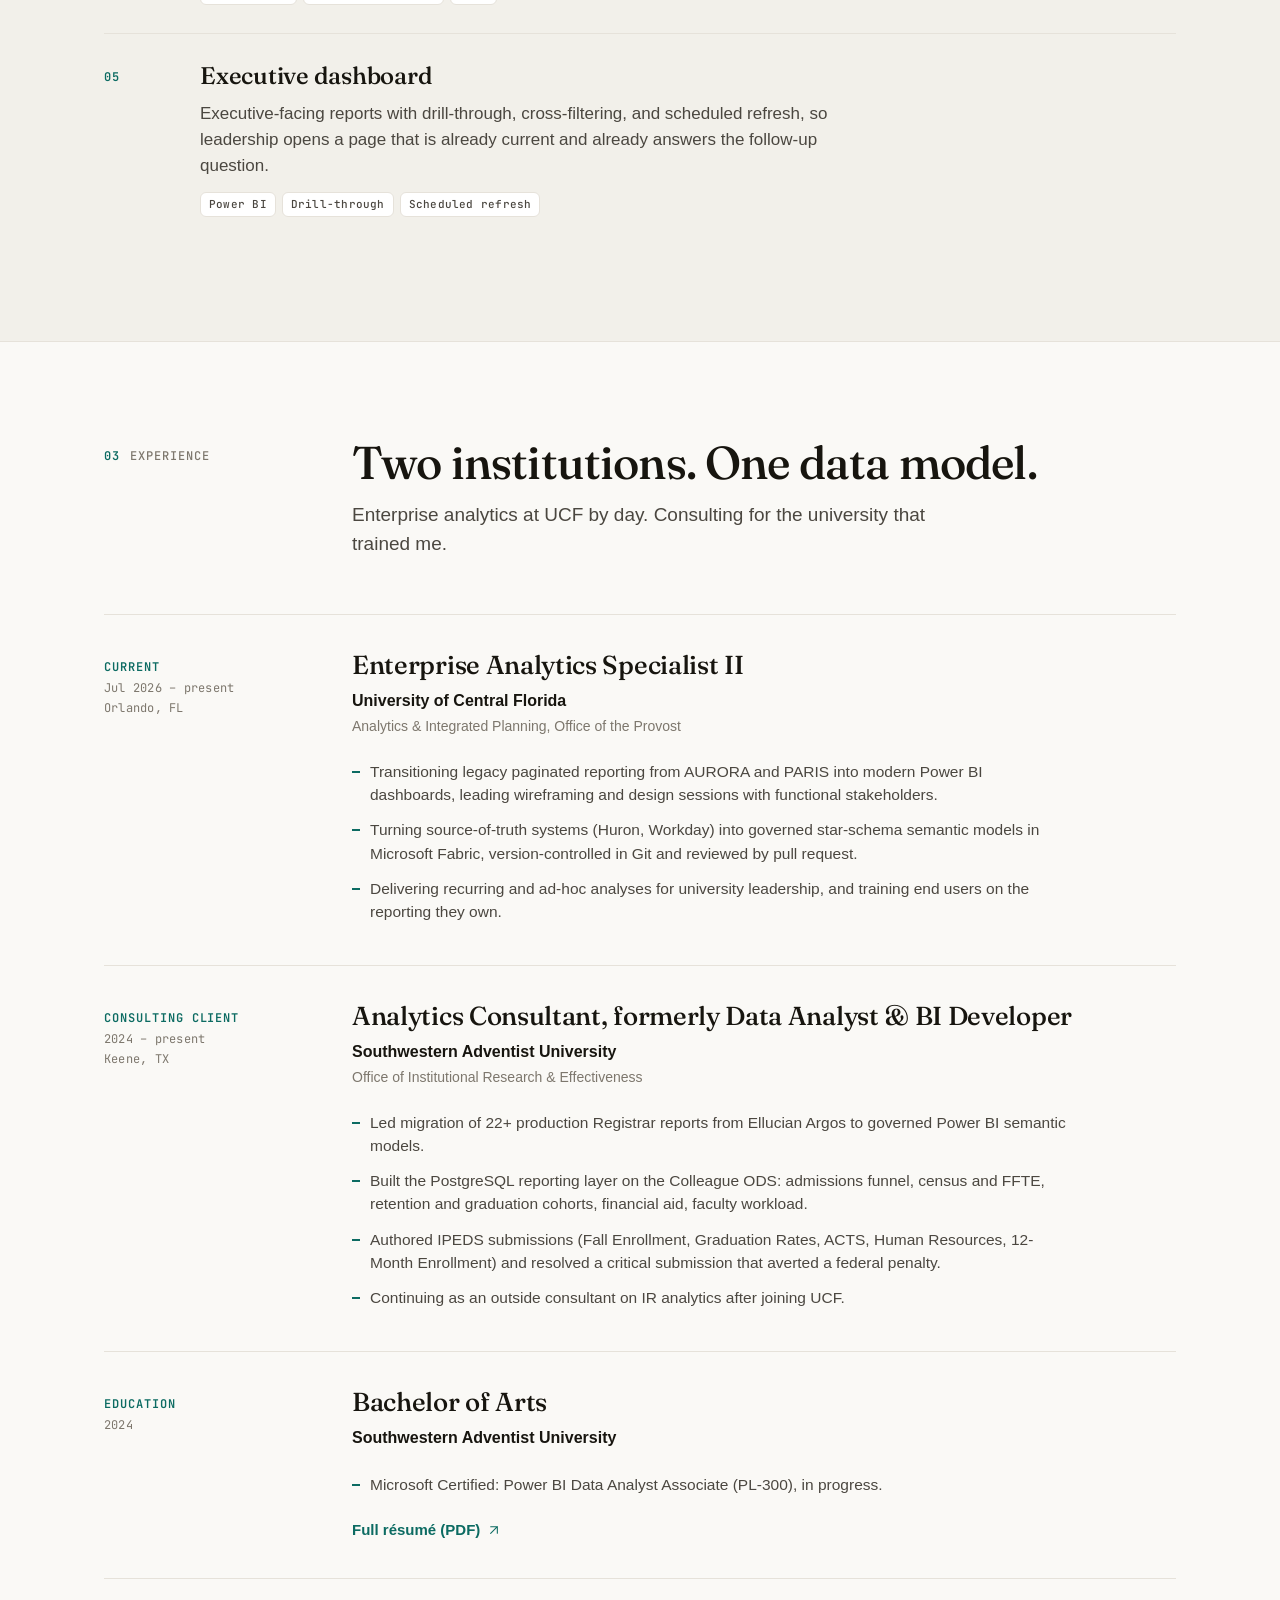
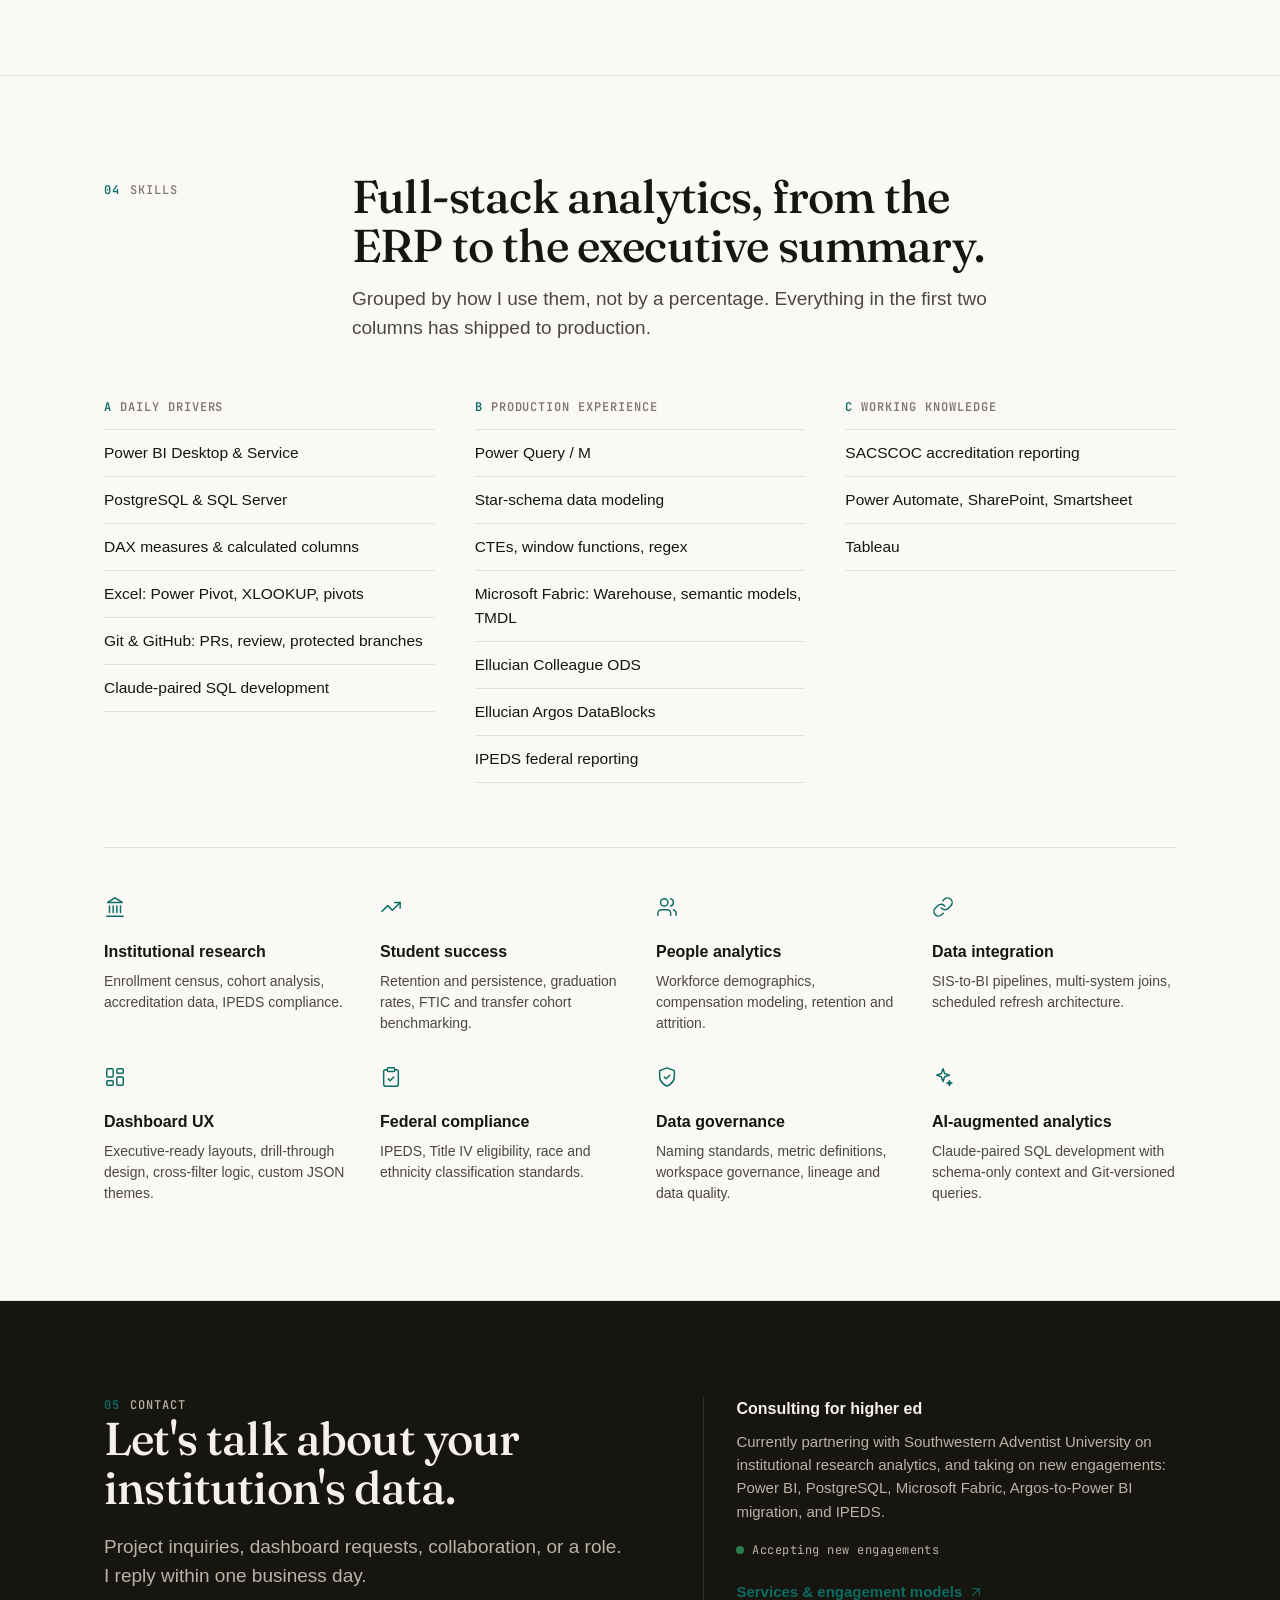
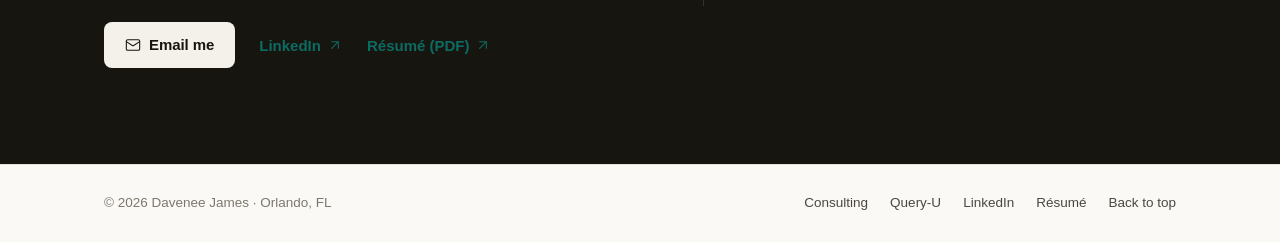
==== commit 5c7bb080: "Redesign portfolio and consulting pages with an editorial data-report look and light/dark mode - Rep" ====
--- a/index.html
+++ b/index.html
@@ -3,207 +3,299 @@
 <head>
   <meta charset="utf-8" />
   <meta name="viewport" content="width=device-width, initial-scale=1, viewport-fit=cover" />
-  <title>Davenee James | Enterprise Analytics for Higher Education</title>
-  <meta name="description" content="Davenee James — Enterprise Analytics Specialist at the University of Central Florida and higher-ed analytics consultant. Power BI, PostgreSQL, IPEDS, and executive dashboards." />
-  <meta property="og:title" content="Davenee James | Enterprise Analytics for Higher Education" />
+  <title>Davenee James — Enterprise Analytics for Higher Education</title>
+  <meta name="description" content="Davenee James is an Enterprise Analytics Specialist at the University of Central Florida and a higher-ed analytics consultant. Power BI, PostgreSQL, IPEDS, and executive dashboards." />
+  <meta name="color-scheme" content="light dark" />
+  <meta name="theme-color" media="(prefers-color-scheme: light)" content="#faf9f6" />
+  <meta name="theme-color" media="(prefers-color-scheme: dark)" content="#0f0e0c" />
+  <link rel="canonical" href="https://davenee12.github.io/davesportfolio/" />
+
+  <meta property="og:type" content="website" />
+  <meta property="og:url" content="https://davenee12.github.io/davesportfolio/" />
+  <meta property="og:title" content="Davenee James — Enterprise Analytics for Higher Education" />
   <meta property="og:description" content="Power BI dashboards, PostgreSQL pipelines, and IPEDS reporting for colleges and universities." />
-  <meta property="og:type" content="website" />
-  <meta name="theme-color" content="#000000" />
-  <link rel="preconnect" href="https://fonts.googleapis.com">
-  <link rel="preconnect" href="https://fonts.gstatic.com" crossorigin>
-  <link href="https://fonts.googleapis.com/css2?family=Inter:wght@300;400;600;700&family=JetBrains+Mono:wght@400;500&display=swap" rel="stylesheet">
-  <link rel="stylesheet" href="assets/site.css">
-  <script>document.documentElement.classList.add('js');</script>
+  <meta property="og:image" content="https://davenee12.github.io/davesportfolio/assets/og.png" />
+  <meta property="og:image:width" content="1200" />
+  <meta property="og:image:height" content="630" />
+  <meta name="twitter:card" content="summary_large_image" />
+  <meta name="twitter:title" content="Davenee James — Enterprise Analytics for Higher Education" />
+  <meta name="twitter:description" content="Power BI dashboards, PostgreSQL pipelines, and IPEDS reporting for colleges and universities." />
+  <meta name="twitter:image" content="https://davenee12.github.io/davesportfolio/assets/og.png" />
+
+  <link rel="icon" href="assets/favicon.svg" type="image/svg+xml" />
+  <link rel="apple-touch-icon" href="assets/apple-touch-icon.png" />
+  <link rel="preload" href="assets/fonts/fraunces-latin.woff2" as="font" type="font/woff2" crossorigin />
+  <link rel="stylesheet" href="assets/site.css" />
+  <script>(function(){try{var t=localStorage.getItem('theme');if(t==='dark'||t==='light'){document.documentElement.setAttribute('data-theme',t);}}catch(e){}document.documentElement.classList.add('js');})();</script>
 </head>
 <body>
 
-  <!-- ═══ Global nav ═══ -->
-  <header class="gnav">
-    <div class="gnav__inner">
-      <a href="#top" class="gnav__logo" aria-label="Davenee James — home"><span class="gnav__mark">DJ</span><span>Davenee James</span></a>
-      <ul class="gnav__links">
-        <li><a href="#top" aria-current="page">Portfolio</a></li>
-        <li><a href="#dashboards">Dashboards</a></li>
-        <li><a href="#sql">SQL</a></li>
-        <li><a href="#queryu">Query-U</a></li>
+  <!-- ═══ Icon sprite (inline SVG, one stroke style) ═══ -->
+  <svg xmlns="http://www.w3.org/2000/svg" style="display:none" aria-hidden="true">
+    <symbol id="i-sun" viewBox="0 0 24 24"><circle cx="12" cy="12" r="4"/><path d="M12 2v2M12 20v2M4.93 4.93l1.41 1.41M17.66 17.66l1.41 1.41M2 12h2M20 12h2M6.34 17.66l-1.41 1.41M19.07 4.93l-1.41 1.41"/></symbol>
+    <symbol id="i-moon" viewBox="0 0 24 24"><path d="M12 3a6 6 0 0 0 9 9 9 9 0 1 1-9-9Z"/></symbol>
+    <symbol id="i-arrow" viewBox="0 0 24 24"><path d="M7 17 17 7M7 7h10v10"/></symbol>
+    <symbol id="i-chevron" viewBox="0 0 24 24"><path d="m6 9 6 6 6-6"/></symbol>
+    <symbol id="i-mail" viewBox="0 0 24 24"><rect width="20" height="16" x="2" y="4" rx="2"/><path d="m22 7-8.97 5.7a1.94 1.94 0 0 1-2.06 0L2 7"/></symbol>
+    <symbol id="i-lock" viewBox="0 0 24 24"><rect width="18" height="11" x="3" y="11" rx="2"/><path d="M7 11V7a5 5 0 0 1 10 0v4"/></symbol>
+    <symbol id="i-branch" viewBox="0 0 24 24"><path d="M6 3v12"/><circle cx="18" cy="6" r="3"/><circle cx="6" cy="18" r="3"/><path d="M18 9a9 9 0 0 1-9 9"/></symbol>
+    <symbol id="i-book" viewBox="0 0 24 24"><path d="M2 3h6a4 4 0 0 1 4 4v14a3 3 0 0 0-3-3H2z"/><path d="M22 3h-6a4 4 0 0 0-4 4v14a3 3 0 0 1 3-3h7z"/></symbol>
+    <symbol id="i-history" viewBox="0 0 24 24"><path d="M3 12a9 9 0 1 0 9-9 9.75 9.75 0 0 0-6.74 2.74L3 8"/><path d="M3 3v5h5"/><path d="M12 7v5l4 2"/></symbol>
+    <symbol id="i-landmark" viewBox="0 0 24 24"><path d="M3 22h18M6 18v-7M10 18v-7M14 18v-7M18 18v-7"/><path d="M12 2 20 7H4z"/></symbol>
+    <symbol id="i-trend" viewBox="0 0 24 24"><path d="M22 7 13.5 15.5 8.5 10.5 2 17"/><path d="M16 7h6v6"/></symbol>
+    <symbol id="i-users" viewBox="0 0 24 24"><path d="M16 21v-2a4 4 0 0 0-4-4H6a4 4 0 0 0-4 4v2"/><circle cx="9" cy="7" r="4"/><path d="M22 21v-2a4 4 0 0 0-3-3.87"/><path d="M16 3.13a4 4 0 0 1 0 7.75"/></symbol>
+    <symbol id="i-link" viewBox="0 0 24 24"><path d="M10 13a5 5 0 0 0 7.54.54l3-3a5 5 0 0 0-7.07-7.07l-1.72 1.71"/><path d="M14 11a5 5 0 0 0-7.54-.54l-3 3a5 5 0 0 0 7.07 7.07l1.71-1.71"/></symbol>
+    <symbol id="i-layout" viewBox="0 0 24 24"><rect width="7" height="9" x="3" y="3" rx="1"/><rect width="7" height="5" x="14" y="3" rx="1"/><rect width="7" height="9" x="14" y="12" rx="1"/><rect width="7" height="5" x="3" y="16" rx="1"/></symbol>
+    <symbol id="i-clipboard" viewBox="0 0 24 24"><rect width="8" height="4" x="8" y="2" rx="1"/><path d="M16 4h2a2 2 0 0 1 2 2v14a2 2 0 0 1-2 2H6a2 2 0 0 1-2-2V6a2 2 0 0 1 2-2h2"/><path d="m9 14 2 2 4-4"/></symbol>
+    <symbol id="i-shield" viewBox="0 0 24 24"><path d="M12 22s8-3.5 8-10V5l-8-3-8 3v7c0 6.5 8 10 8 10Z"/><path d="m9 12 2 2 4-4"/></symbol>
+    <symbol id="i-sparkles" viewBox="0 0 24 24"><path d="M12 3l1.8 5.2L19 10l-5.2 1.8L12 17l-1.8-5.2L5 10l5.2-1.8z"/><path d="M19 16l.7 2 2 .7-2 .7-.7 2-.7-2-2-.7 2-.7z"/></symbol>
+    <symbol id="i-linkedin" viewBox="0 0 24 24"><path d="M16 8a6 6 0 0 1 6 6v7h-4v-7a2 2 0 0 0-2-2 2 2 0 0 0-2 2v7h-4v-7a6 6 0 0 1 6-6z"/><rect width="4" height="12" x="2" y="9"/><circle cx="4" cy="4" r="2"/></symbol>
+    <symbol id="i-file" viewBox="0 0 24 24"><path d="M15 2H6a2 2 0 0 0-2 2v16a2 2 0 0 0 2 2h12a2 2 0 0 0 2-2V7Z"/><path d="M14 2v4a2 2 0 0 0 2 2h4"/><path d="M10 9H8M16 13H8M16 17H8"/></symbol>
+  </svg>
+
+  <!-- ═══ Navigation ═══ -->
+  <header class="nav">
+    <div class="nav__inner">
+      <a href="#top" class="brand" aria-label="Davenee James, home"><span class="brand__mark">DJ</span><span>Davenee James</span></a>
+      <ul class="nav__links">
+        <li><a href="#work">Work</a></li>
+        <li><a href="#process">Process</a></li>
         <li><a href="#experience">Experience</a></li>
+        <li><a href="#skills">Skills</a></li>
         <li><a href="consulting/">Consulting</a></li>
-        <li><a href="Resume_Davenee_James.pdf" target="_blank" rel="noopener">Résumé</a></li>
-        <li><a href="#contact">Contact</a></li>
       </ul>
-      <button class="gnav__burger" aria-label="Open menu" aria-expanded="false" aria-controls="mobileMenu"><span></span><span></span></button>
+      <div class="nav__actions">
+        <button class="theme-btn" type="button" aria-label="Switch to dark mode" title="Dark mode">
+          <svg class="icon theme-btn__moon" aria-hidden="true"><use href="#i-moon"/></svg>
+          <svg class="icon theme-btn__sun" aria-hidden="true"><use href="#i-sun"/></svg>
+        </button>
+        <a class="btn btn--sm nav__cta" href="#contact">Get in touch</a>
+        <button class="nav__burger" type="button" aria-label="Open menu" aria-expanded="false" aria-controls="menu"><span></span><span></span></button>
+      </div>
     </div>
   </header>
-  <nav class="gnav__menu" id="mobileMenu" aria-label="Mobile">
+  <nav class="menu" id="menu" aria-label="Mobile">
     <ul>
-      <li><a href="#dashboards">Dashboards</a></li>
-      <li><a href="#sql">SQL</a></li>
-      <li><a href="#pipeline">Pipeline</a></li>
-      <li><a href="#queryu">Query-U</a></li>
+      <li><a href="#work">Work</a></li>
+      <li><a href="#process">Process</a></li>
       <li><a href="#experience">Experience</a></li>
       <li><a href="#skills">Skills</a></li>
       <li><a href="consulting/">Consulting</a></li>
       <li><a href="Resume_Davenee_James.pdf" target="_blank" rel="noopener">Résumé</a></li>
-      <li><a href="#contact">Contact</a></li>
     </ul>
+    <div class="menu__foot">
+      <a class="btn" href="#contact">Get in touch</a>
+      <p class="label">Orlando, FL · Open for consulting</p>
+    </div>
   </nav>
 
-
-  <!-- ═══ Sub nav ═══ -->
-  <div class="snav">
-    <div class="snav__inner">
-      <a class="snav__title" href="#top">Portfolio <small>Davenee James</small></a>
-      <ul class="snav__links">
-        <li><a href="#dashboards">Dashboards</a></li>
-        <li><a href="#sql">SQL</a></li>
-        <li><a href="#pipeline">Pipeline</a></li>
-        <li><a href="#workflow">Workflow</a></li>
-        <li><a href="#skills">Skills</a></li>
-        <li class="snav__cta"><a class="btn btn--sm" href="#hire">Work with me</a></li>
-      </ul>
-    </div>
-  </div>
-
   <main id="top">
 
-    <!-- ═══ Hero (white) ═══ -->
-    <section class="hero tile--canvas">
-      <div class="wrap hero__text">
-        <img class="hero__avatar" src="https://i.imgur.com/1veEFe5.jpeg" alt="Davenee James" data-reveal="scale" width="76" height="76">
-        <p class="hero__eyebrow" data-reveal style="--d:80ms"><strong>Davenee James</strong> · Enterprise Analytics Specialist II, University of Central Florida</p>
-        <h1 class="t-hero split">Institutional data, made decisive.</h1>
-        <p class="hero__lead t-lead" data-reveal style="--d:320ms">Power BI, PostgreSQL, and federal reporting for higher education — built inside the institution, designed for the boardroom.</p>
-        <div class="hero__cta cta-row" data-reveal style="--d:440ms">
-          <a class="btn" href="#dashboards">See the dashboards</a>
-          <a class="link" href="#hire">Open for consulting</a>
-        </div>
-      </div>
-
-      <div class="hero__render" data-reveal="scale" style="--d:520ms">
-        <div class="device" aria-hidden="true">
-          <div class="device__lid">
-            <div class="device__screen">
-              <div class="dash">
-                <div class="dash__bar">
-                  <div class="dash__title">FTIC Retention &amp; Graduation <span>Fall 2026 census</span></div>
-                  <div class="dash__pills"><span class="dash__pill dash__pill--on">All cohorts</span><span class="dash__pill">Gender</span><span class="dash__pill">Race / Ethnicity</span></div>
-                </div>
-                <div class="dash__kpis">
-                  <div class="kpi"><div class="kpi__l">Fall-to-fall retention</div><div class="kpi__v"><span data-count="78.4" data-suffix="%">0%</span></div><div class="kpi__d">+2.1 pts YoY</div></div>
-                  <div class="kpi"><div class="kpi__l">FTIC headcount</div><div class="kpi__v"><span data-count="3214">0</span></div><div class="kpi__d">+4.8% YoY</div></div>
-                  <div class="kpi"><div class="kpi__l">6-year graduation</div><div class="kpi__v"><span data-count="61.2" data-suffix="%">0%</span></div><div class="kpi__d">+1.4 pts YoY</div></div>
-                  <div class="kpi"><div class="kpi__l">Credit hours (FFTE)</div><div class="kpi__v"><span data-count="46810">0</span></div><div class="kpi__d">+3.2% YoY</div></div>
-                </div>
-                <div class="dash__charts">
-                  <div class="chart">
-                    <div class="chart__t"><b>Retention by cohort</b> · 1-year vs 2-year</div>
-                    <div class="bars">
-                      <i style="--h:62%;--i:0"></i><i style="--h:55%;--i:1"></i>
-                      <i style="--h:70%;--i:2"></i><i style="--h:60%;--i:3"></i>
-                      <i style="--h:74%;--i:4"></i><i style="--h:64%;--i:5"></i>
-                      <i style="--h:80%;--i:6"></i><i style="--h:69%;--i:7"></i>
-                      <i style="--h:86%;--i:8"></i><i style="--h:72%;--i:9"></i>
-                    </div>
-                    <div class="bars-x"><span>2021</span><span>2022</span><span>2023</span><span>2024</span><span>2025</span></div>
-                  </div>
-                  <div class="chart">
-                    <div class="chart__t"><b>Enrollment trend</b> · headcount</div>
-                    <div class="line">
-                      <svg viewBox="0 0 300 120" preserveAspectRatio="none">
-                        <path class="area" d="M0,92 L50,84 L100,88 L150,66 L200,58 L250,40 L300,28 L300,120 L0,120 Z"/>
-                        <path d="M0,92 L50,84 L100,88 L150,66 L200,58 L250,40 L300,28"/>
-                        <circle cx="300" cy="28" r="4"/>
-                      </svg>
-                    </div>
-                  </div>
-                </div>
+    <!-- ═══ Hero ═══ -->
+    <section class="hero" id="home">
+      <div class="wrap">
+        <div class="hero__grid">
+          <div>
+            <div class="hero__kicker reveal">
+              <img class="hero__avatar" src="https://i.imgur.com/1veEFe5.jpeg" alt="" width="44" height="44">
+              <p class="label"><b>Davenee James</b>Enterprise Analytics Specialist II · University of Central Florida</p>
+            </div>
+            <h1 class="h-hero reveal" style="--d:60ms">Institutional data, made <em>decisive.</em></h1>
+            <p class="hero__lead lead reveal" style="--d:120ms">Power BI, PostgreSQL, and federal reporting for higher education. Built inside the institution, designed for the boardroom.</p>
+            <div class="hero__cta cta-row reveal" style="--d:180ms">
+              <a class="btn" href="#work">See the work</a>
+              <a class="link" href="#contact">Open for consulting <svg class="icon" aria-hidden="true"><use href="#i-arrow"/></svg></a>
+            </div>
+          </div>
+          <div class="frame reveal" style="--d:240ms">
+            <div class="frame__screen">
+              <img src="https://i.imgur.com/H0ZCDsO.jpeg" alt="FTIC Retention and Graduation dashboard in Power BI: cohort retention rates, headcount, and graduation trends" width="1280" height="720" fetchpriority="high">
+            </div>
+            <div class="frame__cap">
+              <p class="label"><b>Live</b>FTIC Retention &amp; Graduation · Power BI</p>
+              <a class="link" href="https://app.powerbi.com/view?r=eyJrIjoiNWYwZjQ5MGMtNjQ3Mi00YWViLTk2ZWUtNDM4YTZlNWQ5ZDRmIiwidCI6IjRlOTE3NDQ4LWQ3ZmEtNDQ3ZC1hYjE5LTAzNzBiNGIyZGE5ZiIsImMiOjN9&amp;pageName=2a1bb021fcb7fbe62e5e" target="_blank" rel="noopener">Open report <svg class="icon" aria-hidden="true"><use href="#i-arrow"/></svg></a>
+            </div>
+          </div>
+        </div>
+
+        <dl class="stats reveal" style="--d:300ms">
+          <div class="stat"><dt class="stat__v">22<small>+</small></dt><dd class="stat__l">Argos reports migrated to Power BI</dd></div>
+          <div class="stat"><dt class="stat__v">300<small>+</small></dt><dd class="stat__l">Colleague ODS tables modeled</dd></div>
+          <div class="stat"><dt class="stat__v">15<small>+</small></dt><dd class="stat__l">Departments under BI governance</dd></div>
+          <div class="stat"><dt class="stat__v">5</dt><dd class="stat__l">IPEDS surveys authored end to end</dd></div>
+        </dl>
+      </div>
+    </section>
+
+    <!-- ═══ 01 · Work ═══ -->
+    <section class="section section--ruled" id="work">
+      <div class="wrap">
+        <div class="section__head">
+          <p class="label reveal"><b>01</b>Work</p>
+          <div>
+            <h2 class="h-display reveal">Five live dashboards. One side project.</h2>
+            <p class="lead reveal" style="--d:60ms">Production Power BI reports built from PostgreSQL views on the Colleague ODS, plus a SQL learning platform I built on the side. Preview a screenshot or open the live report.</p>
+          </div>
+        </div>
+
+        <div class="work-grid">
+          <article class="card card--link reveal" data-title="Admissions" data-meta="Live Power BI · Admissions funnel" data-img="https://i.imgur.com/oPSbGSf.jpeg" data-link="https://app.powerbi.com/view?r=eyJrIjoiZWM4NjE3YzUtYjFkMC00YWRhLWI5YjgtZGQ4NWE4YWVmMTE0IiwidCI6IjRlOTE3NDQ4LWQ3ZmEtNDQ3ZC1hYjE5LTAzNzBiNGIyZGE5ZiIsImMiOjN9&amp;pageName=550a06fec2304cf2c866">
+            <div class="card__media"><img loading="lazy" src="https://i.imgur.com/oPSbGSf.jpeg" alt="Admissions dashboard preview" width="640" height="400"></div>
+            <p class="card__meta"><span class="dot" aria-hidden="true"></span>Live · Admissions</p>
+            <h3>Admissions funnel</h3>
+            <p>Inquiry to enrolled: application volume, conversion rates, and yield by term, program, and demographic segment.</p>
+            <div class="card__actions">
+              <a class="link" href="https://app.powerbi.com/view?r=eyJrIjoiZWM4NjE3YzUtYjFkMC00YWRhLWI5YjgtZGQ4NWE4YWVmMTE0IiwidCI6IjRlOTE3NDQ4LWQ3ZmEtNDQ3ZC1hYjE5LTAzNzBiNGIyZGE5ZiIsImMiOjN9&amp;pageName=550a06fec2304cf2c866" target="_blank" rel="noopener">Open report <svg class="icon" aria-hidden="true"><use href="#i-arrow"/></svg></a>
+              <button class="link link--quiet" type="button" data-preview>Preview</button>
+            </div>
+          </article>
+
+          <article class="card card--link reveal" style="--d:60ms" data-title="Student Enrollment" data-meta="Live Power BI · Enrollment trends" data-img="https://i.imgur.com/At6JQGz.jpeg" data-link="https://app.powerbi.com/view?r=eyJrIjoiZjUwOTIxODUtN2JiZC00MjY4LTkxODYtZDk0NDg3YTE0YWRhIiwidCI6IjRlOTE3NDQ4LWQ3ZmEtNDQ3ZC1hYjE5LTAzNzBiNGIyZGE5ZiIsImMiOjN9&amp;pageName=d52863f95ceafde2f21b">
+            <div class="card__media"><img loading="lazy" src="https://i.imgur.com/At6JQGz.jpeg" alt="Student Enrollment dashboard preview" width="640" height="400"></div>
+            <p class="card__meta"><span class="dot" aria-hidden="true"></span>Live · Enrollment</p>
+            <h3>Student enrollment</h3>
+            <p>Census snapshot and historical trends: headcount, credit hours, and term-over-term comparisons across academic levels.</p>
+            <div class="card__actions">
+              <a class="link" href="https://app.powerbi.com/view?r=eyJrIjoiZjUwOTIxODUtN2JiZC00MjY4LTkxODYtZDk0NDg3YTE0YWRhIiwidCI6IjRlOTE3NDQ4LWQ3ZmEtNDQ3ZC1hYjE5LTAzNzBiNGIyZGE5ZiIsImMiOjN9&amp;pageName=d52863f95ceafde2f21b" target="_blank" rel="noopener">Open report <svg class="icon" aria-hidden="true"><use href="#i-arrow"/></svg></a>
+              <button class="link link--quiet" type="button" data-preview>Preview</button>
+            </div>
+          </article>
+
+          <article class="card card--link reveal" style="--d:120ms" data-title="FTIC Retention &amp; Graduation" data-meta="Live Power BI · Retention · IPEDS" data-img="https://i.imgur.com/H0ZCDsO.jpeg" data-link="https://app.powerbi.com/view?r=eyJrIjoiNWYwZjQ5MGMtNjQ3Mi00YWViLTk2ZWUtNDM4YTZlNWQ5ZDRmIiwidCI6IjRlOTE3NDQ4LWQ3ZmEtNDQ3ZC1hYjE5LTAzNzBiNGIyZGE5ZiIsImMiOjN9&amp;pageName=2a1bb021fcb7fbe62e5e">
+            <div class="card__media"><img loading="lazy" src="https://i.imgur.com/H0ZCDsO.jpeg" alt="FTIC Retention and Graduation dashboard preview" width="640" height="400"></div>
+            <p class="card__meta"><span class="dot" aria-hidden="true"></span>Live · Retention · IPEDS</p>
+            <h3>FTIC retention &amp; graduation</h3>
+            <p>End-to-end cohort tracking from PostgreSQL views: 1- to 4-year retention and 4- to 6-year graduation with IPEDS demographic breakdowns.</p>
+            <div class="card__actions">
+              <a class="link" href="https://app.powerbi.com/view?r=eyJrIjoiNWYwZjQ5MGMtNjQ3Mi00YWViLTk2ZWUtNDM4YTZlNWQ5ZDRmIiwidCI6IjRlOTE3NDQ4LWQ3ZmEtNDQ3ZC1hYjE5LTAzNzBiNGIyZGE5ZiIsImMiOjN9&amp;pageName=2a1bb021fcb7fbe62e5e" target="_blank" rel="noopener">Open report <svg class="icon" aria-hidden="true"><use href="#i-arrow"/></svg></a>
+              <button class="link link--quiet" type="button" data-preview>Preview</button>
+            </div>
+          </article>
+
+          <article class="card card--link reveal" style="--d:180ms" data-title="Transfer Retention &amp; Graduation" data-meta="Live Power BI · Transfer cohorts" data-img="https://i.imgur.com/nOPP8U1.jpeg" data-link="https://app.powerbi.com/view?r=eyJrIjoiMDhlODQ3N2QtMDg0OS00NTIyLWE0N2QtNzRhNmJiYWUyM2Y2IiwidCI6IjRlOTE3NDQ4LWQ3ZmEtNDQ3ZC1hYjE5LTAzNzBiNGIyZGE5ZiIsImMiOjN9&amp;pageName=c7c1bdca804e92fb095a">
+            <div class="card__media"><img loading="lazy" src="https://i.imgur.com/nOPP8U1.jpeg" alt="Transfer Retention and Graduation dashboard preview" width="640" height="400"></div>
+            <p class="card__meta"><span class="dot" aria-hidden="true"></span>Live · Transfer</p>
+            <h3>Transfer retention &amp; graduation</h3>
+            <p>Retention patterns and graduation outcomes for transfer cohorts, powered by custom SQL on the same cohort framework.</p>
+            <div class="card__actions">
+              <a class="link" href="https://app.powerbi.com/view?r=eyJrIjoiMDhlODQ3N2QtMDg0OS00NTIyLWE0N2QtNzRhNmJiYWUyM2Y2IiwidCI6IjRlOTE3NDQ4LWQ3ZmEtNDQ3ZC1hYjE5LTAzNzBiNGIyZGE5ZiIsImMiOjN9&amp;pageName=c7c1bdca804e92fb095a" target="_blank" rel="noopener">Open report <svg class="icon" aria-hidden="true"><use href="#i-arrow"/></svg></a>
+              <button class="link link--quiet" type="button" data-preview>Preview</button>
+            </div>
+          </article>
+
+          <article class="card card--link reveal" style="--d:240ms" data-title="Staff Demographics" data-meta="Live Power BI · People analytics" data-img="https://i.imgur.com/ZEs6riH.jpeg" data-link="https://app.powerbi.com/view?r=eyJrIjoiZTFkZTZlYzgtNTZkZS00MWEzLThjZTAtOTZhN2ZjNTQ5NjdkIiwidCI6IjRlOTE3NDQ4LWQ3ZmEtNDQ3ZC1hYjE5LTAzNzBiNGIyZGE5ZiIsImMiOjN9&amp;pageName=dd73a8fef780406b2ebf">
+            <div class="card__media"><img loading="lazy" src="https://i.imgur.com/ZEs6riH.jpeg" alt="Staff Demographics dashboard preview" width="640" height="400"></div>
+            <p class="card__meta"><span class="dot" aria-hidden="true"></span>Live · People</p>
+            <h3>Staff demographics</h3>
+            <p>Workforce composition, representation, and trends across departments, roles, and demographic dimensions.</p>
+            <div class="card__actions">
+              <a class="link" href="https://app.powerbi.com/view?r=eyJrIjoiZTFkZTZlYzgtNTZkZS00MWEzLThjZTAtOTZhN2ZjNTQ5NjdkIiwidCI6IjRlOTE3NDQ4LWQ3ZmEtNDQ3ZC1hYjE5LTAzNzBiNGIyZGE5ZiIsImMiOjN9&amp;pageName=dd73a8fef780406b2ebf" target="_blank" rel="noopener">Open report <svg class="icon" aria-hidden="true"><use href="#i-arrow"/></svg></a>
+              <button class="link link--quiet" type="button" data-preview>Preview</button>
+            </div>
+          </article>
+
+          <article class="card card--link reveal" style="--d:300ms">
+            <div class="snippet" aria-hidden="true">
+<pre><span class="cm">-- Challenge 14 · Top majors by enrollment</span>
+<span class="kw">SELECT</span> major, <span class="fn">COUNT</span>(*) <span class="kw">AS</span> students
+<span class="kw">FROM</span> enrollments
+<span class="kw">GROUP BY</span> major
+<span class="kw">ORDER BY</span> students <span class="kw">DESC</span>
+<span class="kw">LIMIT</span> <span class="num">5</span>;</pre>
+              <div class="snippet__result"><span class="ok">✓ Passed</span><span class="dim">5 rows · 12 ms · +50 XP</span></div>
+            </div>
+            <p class="card__meta">Side project · query-u.com</p>
+            <h3>Query-U</h3>
+            <p>A SQL learning platform graded by results, not syntax. You write PostgreSQL against a realistic university dataset and any query that returns the right rows passes. 65 challenges, 30 free.</p>
+            <div class="card__actions">
+              <a class="link" href="https://query-u.com" target="_blank" rel="noopener">Try a free challenge <svg class="icon" aria-hidden="true"><use href="#i-arrow"/></svg></a>
+            </div>
+          </article>
+        </div>
+      </div>
+    </section>
+
+    <!-- ═══ 02 · How I work ═══ -->
+    <section class="section section--tint" id="process">
+      <div class="wrap">
+        <div class="section__head section__head--tight">
+          <p class="label reveal"><b>02</b>How I work</p>
+          <div>
+            <h2 class="h-display reveal">From source system to boardroom.</h2>
+            <p class="lead reveal" style="--d:60ms">Every dashboard starts in a database and ends in an executive meeting. I own the whole path: the SQL, the model, the report, and the version history behind them.</p>
+          </div>
+        </div>
+
+        <div class="tabs reveal" role="tablist" aria-label="How I work" data-tabs>
+          <button class="tab" role="tab" type="button" id="tab-pipeline" aria-controls="panel-pipeline" aria-selected="true">Pipeline<small>5 stages</small></button>
+          <button class="tab" role="tab" type="button" id="tab-retention" aria-controls="panel-retention" aria-selected="false">Cohort retention<small>Production SQL</small></button>
+          <button class="tab" role="tab" type="button" id="tab-roster" aria-controls="panel-roster" aria-selected="false">Employee roster<small>Production SQL</small></button>
+          <button class="tab" role="tab" type="button" id="tab-versioning" aria-controls="panel-versioning" aria-selected="false">Versioning &amp; AI<small>Workflow</small></button>
+        </div>
+
+        <!-- Pipeline -->
+        <div class="panel is-active" id="panel-pipeline" role="tabpanel" aria-labelledby="tab-pipeline">
+          <ol class="steps">
+            <li class="step reveal">
+              <span class="step__n">01</span>
+              <div>
+                <h3>Source system</h3>
+                <p>Student, HR, and finance data lives in the ERP: Ellucian Colleague exposed through PostgreSQL views, or Workday and Huron feeding Microsoft Fabric. The first job is knowing where the truth actually lives.</p>
+                <div class="chips"><span class="chip">Colleague ODS</span><span class="chip">Workday</span><span class="chip">Huron</span></div>
               </div>
-            </div>
-          </div>
-          <div class="device__base"></div>
-          <div class="device__foot"></div>
-        </div>
-      </div>
-    </section>
-
-    <!-- ═══ Numbers (black) ═══ -->
-    <section class="tile tile--dark">
-      <div class="wrap wrap--grid">
-        <div class="tile-head">
-          <h2 class="t-display split">Built inside the institution.</h2>
-          <p class="t-lead muted" data-reveal style="--d:200ms">Three years in institutional research, now at enterprise scale.</p>
-        </div>
-        <div class="stats" data-stagger>
-          <div class="stat"><div class="stat__v"><span data-count="22" data-suffix="+">0+</span></div><div class="stat__l">Argos reports migrated to Power BI</div></div>
-          <div class="stat"><div class="stat__v"><span data-count="300" data-suffix="+">0+</span></div><div class="stat__l">Colleague ODS tables modeled</div></div>
-          <div class="stat"><div class="stat__v"><span data-count="15" data-suffix="+">0+</span></div><div class="stat__l">Departments under BI governance</div></div>
-          <div class="stat"><div class="stat__v"><span data-count="5">0</span></div><div class="stat__l">IPEDS surveys authored end to end</div></div>
-        </div>
-        <div class="ticker" aria-hidden="true">
-          <div class="ticker__track">
-            <span>Power BI</span><span>PostgreSQL</span><span>DAX</span><span>Power Query</span><span>Microsoft Fabric</span><span>Ellucian Colleague</span><span>Argos</span><span>IPEDS</span><span>SACSCOC</span><span>Workday</span><span>Huron</span><span>Git &amp; GitHub</span><span>Claude</span><span>TMDL</span><span>Star schema</span>
-            <span>Power BI</span><span>PostgreSQL</span><span>DAX</span><span>Power Query</span><span>Microsoft Fabric</span><span>Ellucian Colleague</span><span>Argos</span><span>IPEDS</span><span>SACSCOC</span><span>Workday</span><span>Huron</span><span>Git &amp; GitHub</span><span>Claude</span><span>TMDL</span><span>Star schema</span>
-          </div>
-        </div>
-      </div>
-    </section>
-
-    <!-- ═══ Dashboards (parchment) ═══ -->
-    <section class="tile tile--parchment" id="dashboards">
-      <div class="wrap wrap--grid">
-        <div class="tile-head">
-          <p class="eyebrow" data-reveal>Portfolio</p>
-          <h2 class="t-display split">Dashboards.</h2>
-          <p class="t-lead" data-reveal style="--d:200ms">Live Power BI reports, from raw SIS data to executive insight.</p>
-        </div>
-        <div class="controls" data-reveal style="--d:120ms">
-          <label class="search"><span class="sr-only">Search dashboards</span>
-            <svg viewBox="0 0 24 24" fill="none" stroke="currentColor" stroke-width="2.2" stroke-linecap="round"><circle cx="11" cy="11" r="7"/><path d="m20 20-3.8-3.8"/></svg>
-            <input type="search" id="dashSearch" placeholder="Search dashboards" autocomplete="off">
-          </label>
-          <div class="chips" id="dashChips">
-            <button class="chip" data-filter="all" aria-pressed="true">All</button>
-            <button class="chip" data-filter="Retention" aria-pressed="false">Retention</button>
-            <button class="chip" data-filter="Enrollment" aria-pressed="false">Enrollment</button>
-            <button class="chip" data-filter="Admissions" aria-pressed="false">Admissions</button>
-            <button class="chip" data-filter="HR" aria-pressed="false">People</button>
-          </div>
-        </div>
-        <div class="dash-grid" id="dashGrid"></div>
-      </div>
-    </section>
-
-    <!-- ═══ SQL (dark tile) ═══ -->
-    <section class="tile tile--tile1" id="sql">
-      <div class="wrap wrap--grid">
-        <div class="tile-head">
-          <p class="eyebrow" data-reveal>Technical deep dive</p>
-          <h2 class="t-display split">Production SQL.</h2>
-          <p class="t-lead muted" data-reveal style="--d:200ms">The views behind the dashboards — CTE by CTE.</p>
-          <div class="cta-row chips" data-tabs="#sqlPanels" data-reveal style="--d:300ms">
-            <button class="chip" data-tab="retention" aria-pressed="true">Cohort retention</button>
-            <button class="chip" data-tab="employees" aria-pressed="false">Employee roster</button>
-          </div>
-        </div>
-
-        <div id="sqlPanels">
-          <!-- Retention -->
-          <div class="panel active" id="panel-retention">
-            <div class="showcase">
-              <div class="showcase__copy" data-reveal="left">
-                <h3 class="t-title">FTIC cohort retention</h3>
-                <p>Tracking First-Time-in-College retention is critical for accreditation and strategic planning. This view follows federal cohort groups across subsequent fall terms and produces 1-, 3-, and 4-year retention flags that feed the executive dashboard directly.</p>
-                <p>Cohort definition first, returns second, derived flags last. Active-credit verification and enrollment status checks are applied at each fall checkpoint so the numbers survive an audit.</p>
-                <div class="mini-stats" data-stagger>
-                  <div class="mini-stat"><div class="mini-stat__v" data-count="4">0</div><div class="mini-stat__l">Cohort years</div></div>
-                  <div class="mini-stat"><div class="mini-stat__v" data-count="8">0</div><div class="mini-stat__l">Cohort groups</div></div>
-                  <div class="mini-stat"><div class="mini-stat__v" data-count="3">0</div><div class="mini-stat__l">Retention points</div></div>
-                </div>
-                <div class="tags"><span class="tag">PostgreSQL</span><span class="tag">CTEs</span><span class="tag">CASE logic</span><span class="tag">Power BI</span><span class="tag">IPEDS</span></div>
+            </li>
+            <li class="step reveal">
+              <span class="step__n">02</span>
+              <div>
+                <h3>SQL engineering</h3>
+                <p>Business rules become governed views: cohort logic, census snapshots, status filters, title standardization, race and ethnicity classification. One CTE, one job, readable by the next analyst.</p>
+                <div class="chips"><span class="chip">CTEs</span><span class="chip">Window functions</span><span class="chip">Views</span></div>
               </div>
-              <div class="code" data-type data-reveal="right">
-                <div class="code__head"><span class="code__title"><span class="code__dots"><i></i><i></i><i></i></span>vw_cohort_retention_analysis.sql</span><span class="code__lang">PostgreSQL</span></div>
-<pre><span class="cm">-- FTIC Cohort Retention Analysis View</span>
+            </li>
+            <li class="step reveal">
+              <span class="step__n">03</span>
+              <div>
+                <h3>Power Query</h3>
+                <p>Power Query connects to the warehouse, applies final shaping, and structures the load so the semantic model stays a clean star schema instead of a pile of flat tables.</p>
+                <div class="chips"><span class="chip">M language</span><span class="chip">Import &amp; DirectQuery</span></div>
+              </div>
+            </li>
+            <li class="step reveal">
+              <span class="step__n">04</span>
+              <div>
+                <h3>Semantic model &amp; DAX</h3>
+                <p>DAX measures calculate retention rates, headcount, FFTE, demographic shares, and year-over-year deltas that hold up across every slicer. Definitions live once, in the model, under version control.</p>
+                <div class="chips"><span class="chip">Star schema</span><span class="chip">Time intelligence</span><span class="chip">TMDL</span></div>
+              </div>
+            </li>
+            <li class="step reveal">
+              <span class="step__n">05</span>
+              <div>
+                <h3>Executive dashboard</h3>
+                <p>Executive-facing reports with drill-through, cross-filtering, and scheduled refresh, so leadership opens a page that is already current and already answers the follow-up question.</p>
+                <div class="chips"><span class="chip">Power BI</span><span class="chip">Drill-through</span><span class="chip">Scheduled refresh</span></div>
+              </div>
+            </li>
+          </ol>
+        </div>
+
+        <!-- Cohort retention SQL -->
+        <div class="panel" id="panel-retention" role="tabpanel" aria-labelledby="tab-retention">
+          <div class="split">
+            <div class="split__copy prose">
+              <h3 class="h-title">FTIC cohort retention</h3>
+              <p>Tracking First-Time-in-College retention is critical for accreditation and strategic planning. This view follows federal cohort groups across subsequent fall terms and produces 1-, 3-, and 4-year retention flags that feed the executive dashboard directly.</p>
+              <p>Cohort definition first, returns second, derived flags last. Active-credit verification and enrollment status checks are applied at each fall checkpoint so the numbers survive an audit.</p>
+              <dl class="facts">
+                <div><dt>4</dt><dd>Cohort years</dd></div>
+                <div><dt>8</dt><dd>Cohort groups</dd></div>
+                <div><dt>3</dt><dd>Retention points</dd></div>
+              </dl>
+              <div class="chips"><span class="chip">PostgreSQL</span><span class="chip">CTEs</span><span class="chip">IPEDS</span></div>
+            </div>
+            <div class="code code--collapsible">
+              <div class="code__head"><span class="code__title">vw_cohort_retention_analysis.sql</span><span class="code__lang">PostgreSQL</span></div>
+<pre><code><span class="cm">-- FTIC Cohort Retention Analysis View</span>
 <span class="cm">-- Tracks student retention across 4 years by federal cohort</span>
 
 <span class="kw">WITH</span> cohort_base <span class="kw">AS</span> (
@@ -274,28 +366,28 @@
   <span class="kw">ON</span> r24.sttr_student = c.studentid <span class="kw">AND</span> r24.sttr_term = <span class="str">'2024FA'</span>
 <span class="kw">LEFT JOIN</span> returns_by_term r25
   <span class="kw">ON</span> r25.sttr_student = c.studentid <span class="kw">AND</span> r25.sttr_term = <span class="str">'2025FA'</span>
-<span class="kw">ORDER BY</span> c.cohortterm, c.lastname, c.firstname;</pre>
-              </div>
-            </div>
-          </div>
-
-          <!-- Employees -->
-          <div class="panel" id="panel-employees">
-            <div class="showcase">
-              <div class="showcase__copy" data-reveal="left">
-                <h3 class="t-title">Current employee roster</h3>
-                <p>A unified HR view pulling demographics, compensation, and organizational data from multiple source tables. It powers the Staff Demographics dashboard and supports workforce planning.</p>
-                <p>Multi-level CTEs retrieve salary with fallback logic, extensive CASE statements standardize more than 80 position-title variations, and window functions handle deduplication.</p>
-                <div class="mini-stats" data-stagger>
-                  <div class="mini-stat"><div class="mini-stat__v" data-count="80" data-suffix="+">0+</div><div class="mini-stat__l">Title mappings</div></div>
-                  <div class="mini-stat"><div class="mini-stat__v" data-count="6">0</div><div class="mini-stat__l">CTEs</div></div>
-                  <div class="mini-stat"><div class="mini-stat__v" data-count="21">0</div><div class="mini-stat__l">Output columns</div></div>
-                </div>
-                <div class="tags"><span class="tag">PostgreSQL</span><span class="tag">Window functions</span><span class="tag">Regex</span><span class="tag">COALESCE</span><span class="tag">HR analytics</span></div>
-              </div>
-              <div class="code" data-type data-reveal="right">
-                <div class="code__head"><span class="code__title"><span class="code__dots"><i></i><i></i><i></i></span>vw_current_employees.sql</span><span class="code__lang">PostgreSQL</span></div>
-<pre><span class="cm">-- Current Employees Roster View</span>
+<span class="kw">ORDER BY</span> c.cohortterm, c.lastname, c.firstname;</code></pre>
+            </div>
+          </div>
+        </div>
+
+        <!-- Employee roster SQL -->
+        <div class="panel" id="panel-roster" role="tabpanel" aria-labelledby="tab-roster">
+          <div class="split">
+            <div class="split__copy prose">
+              <h3 class="h-title">Current employee roster</h3>
+              <p>A unified HR view pulling demographics, compensation, and organizational data from multiple source tables. It powers the Staff Demographics dashboard and supports workforce planning.</p>
+              <p>Multi-level CTEs retrieve salary with fallback logic, CASE statements standardize more than 80 position-title variations, and window functions handle deduplication.</p>
+              <dl class="facts">
+                <div><dt>80+</dt><dd>Title mappings</dd></div>
+                <div><dt>6</dt><dd>CTEs</dd></div>
+                <div><dt>21</dt><dd>Output columns</dd></div>
+              </dl>
+              <div class="chips"><span class="chip">Window functions</span><span class="chip">Regex</span><span class="chip">HR analytics</span></div>
+            </div>
+            <div class="code code--collapsible">
+              <div class="code__head"><span class="code__title">vw_current_employees.sql</span><span class="code__lang">PostgreSQL</span></div>
+<pre><code><span class="cm">-- Current Employees Roster View</span>
 <span class="cm">-- Comprehensive HR data with salary, demographics, and org structure</span>
 
 <span class="kw">WITH</span> base <span class="kw">AS</span> (
@@ -379,324 +471,212 @@
 
 <span class="kw">SELECT</span> * <span class="kw">FROM</span> ranked_data
 <span class="kw">WHERE</span> rn = <span class="num">1</span>
-<span class="kw">ORDER BY</span> last_name, first_name;</pre>
-              </div>
-            </div>
-          </div>
-        </div>
-      </div>
-    </section>
-
-    <!-- ═══ Pipeline story (white) ═══ -->
-    <section class="tile tile--canvas" id="pipeline">
-      <div class="wrap wrap--grid">
-        <div class="story">
-          <div class="story__stage">
-            <p class="eyebrow" data-reveal>How I work</p>
-            <h2 class="t-display split">From source system to boardroom.</h2>
-            <p data-reveal style="--d:200ms">Every dashboard starts in a database and ends in an executive meeting. I own the whole journey — scroll to follow one report through the pipeline.</p>
-            <div class="stage" data-reveal="scale" style="--d:300ms" aria-hidden="true">
-              <div class="stage__panel on">
-                <div class="stage__art"><div class="art-table"><i></i><i></i><i></i><i></i><i></i></div></div>
-                <div class="stage__num">01</div><div class="stage__label">Colleague · Workday · Huron</div>
-              </div>
-              <div class="stage__panel">
-                <div class="stage__art"><div class="art-code"><i style="--w:70%"></i><i style="--w:92%"></i><i style="--w:58%"></i><i style="--w:84%"></i><i style="--w:46%"></i></div></div>
-                <div class="stage__num">02</div><div class="stage__label">Governed PostgreSQL views</div>
-              </div>
-              <div class="stage__panel">
-                <div class="stage__art"><div class="art-flow"><b>ODS</b><s></s><b class="on">M</b><s></s><b>Model</b></div></div>
-                <div class="stage__num">03</div><div class="stage__label">Power Query shaping</div>
-              </div>
-              <div class="stage__panel">
-                <div class="stage__art"><div class="art-star"><svg viewBox="0 0 220 160"><line x1="27" y1="17" x2="110" y2="80"/><line x1="193" y1="17" x2="110" y2="80"/><line x1="27" y1="143" x2="110" y2="80"/><line x1="193" y1="143" x2="110" y2="80"/></svg><b>Term</b><b>Student</b><b>Program</b><b>Cohort</b><b class="c">Fact</b></div></div>
-                <div class="stage__num">04</div><div class="stage__label">Star schema &amp; DAX</div>
-              </div>
-              <div class="stage__panel">
-                <div class="stage__art"><div class="art-bars"><i style="--h:45%;--i:0"></i><i style="--h:62%;--i:1"></i><i style="--h:58%;--i:2"></i><i style="--h:78%;--i:3"></i><i style="--h:70%;--i:4"></i><i style="--h:92%;--i:5"></i></div></div>
-                <div class="stage__num">05</div><div class="stage__label">Executive dashboard</div>
-              </div>
-            </div>
-          </div>
-
-          <div class="steps">
-            <div class="step on">
-              <div class="step__num">STEP 01</div>
-              <h3>Source system</h3>
-              <div class="tags"><span class="tag">Colleague ODS</span><span class="tag">Workday</span><span class="tag">Huron</span><span class="tag">PostgreSQL</span></div>
-              <p>Student, HR, and finance data lives in the ERP — Ellucian Colleague exposed through PostgreSQL views, or Workday and Huron feeding Microsoft Fabric. The first job is knowing where the truth actually lives.</p>
-            </div>
-            <div class="step">
-              <div class="step__num">STEP 02</div>
-              <h3>SQL engineering</h3>
-              <div class="tags"><span class="tag">CTEs</span><span class="tag">Views</span><span class="tag">CASE</span><span class="tag">Window functions</span></div>
-              <p>Business rules become governed views: cohort logic, census snapshots, status filters, title standardization, race/ethnicity classification. One CTE, one job — readable by the next analyst.</p>
-            </div>
-            <div class="step">
-              <div class="step__num">STEP 03</div>
-              <h3>Power Query</h3>
-              <div class="tags"><span class="tag">M language</span><span class="tag">Import &amp; DirectQuery</span></div>
-              <p>Power Query connects to the warehouse, applies final shaping, and structures the load so the semantic model stays a clean star schema instead of a pile of flat tables.</p>
-            </div>
-            <div class="step">
-              <div class="step__num">STEP 04</div>
-              <h3>Semantic model &amp; DAX</h3>
-              <div class="tags"><span class="tag">Star schema</span><span class="tag">Measures</span><span class="tag">Time intelligence</span><span class="tag">TMDL</span></div>
-              <p>DAX measures calculate retention rates, headcount, FFTE, demographic shares, and year-over-year deltas that hold up across every slicer. Definitions live once, in the model, under version control.</p>
-            </div>
-            <div class="step">
-              <div class="step__num">STEP 05</div>
-              <h3>Executive dashboard</h3>
-              <div class="tags"><span class="tag">Power BI</span><span class="tag">Drill-through</span><span class="tag">Scheduled refresh</span></div>
-              <p>Executive-facing reports with drill-through, cross-filtering, and scheduled refresh — so leadership opens a page that is already current and already answers the follow-up question.</p>
-              <div class="use-cases" style="margin-top:18px"><span class="tag">FTIC cohort retention</span><span class="tag">Transfer outcomes</span><span class="tag">Staff demographics &amp; salary</span><span class="tag">Enrollment census</span><span class="tag">IPEDS submissions</span><span class="tag">Admissions funnel</span></div>
-            </div>
-          </div>
-        </div>
-      </div>
-    </section>
-
-    <!-- ═══ Query-U (black product tile) ═══ -->
-    <section class="tile tile--dark product" id="queryu">
-      <div class="wrap wrap--grid">
-        <div class="tile-head">
-          <p class="eyebrow" data-reveal>Side project · query-u.com</p>
-          <h2 class="t-display split">Query-U.</h2>
-          <p class="t-lead muted" data-reveal style="--d:200ms">A SQL learning platform graded by results, not syntax.</p>
-          <div class="cta-row" data-reveal style="--d:320ms">
-            <a class="btn" href="https://query-u.com" target="_blank" rel="noopener">Try a free challenge</a>
-            <a class="link" href="https://query-u.com" target="_blank" rel="noopener">Visit query-u.com</a>
-          </div>
-        </div>
-        <div class="product__render" data-reveal="scale">
-          <div class="code" aria-hidden="true">
-            <div class="code__head"><span class="code__title"><span class="code__dots"><i></i><i></i><i></i></span>Challenge 14 · Top majors by enrollment</span><span class="code__lang">PostgreSQL</span></div>
-<pre><span class="cm">-- Return the 5 majors with the most students</span>
-<span class="kw">SELECT</span> major, <span class="fn">COUNT</span>(*) <span class="kw">AS</span> students
-<span class="kw">FROM</span> enrollments
-<span class="kw">GROUP BY</span> major
-<span class="kw">ORDER BY</span> students <span class="kw">DESC</span>
-<span class="kw">LIMIT</span> <span class="num">5</span>;</pre>
-            <div class="code__result"><span class="ok">✓ Passed</span><span class="dim">5 rows · 12 ms · +50 XP</span></div>
-          </div>
-        </div>
-        <p class="t-body muted" data-reveal style="max-width:640px;margin:32px auto 0">You write PostgreSQL against a realistic university dataset — students, courses, enrollments, grades, financial aid — and queries are graded by the rows they return. Any valid SQL that produces the right result passes, and your style stays your own. The first 30 challenges are free; Pro unlocks all 65, plus streaks, badges, AI hints, and speed bonuses.</p>
-        <div class="product__stats" data-stagger>
-          <div class="stat"><div class="stat__v"><span data-count="65">0</span></div><div class="stat__l">Challenges</div></div>
-          <div class="stat"><div class="stat__v"><span data-count="30">0</span></div><div class="stat__l">Free to start</div></div>
-          <div class="stat"><div class="stat__v"><span data-count="5">0</span></div><div class="stat__l">Realistic tables</div></div>
-        </div>
-      </div>
-    </section>
-
-    <!-- ═══ Experience (parchment) ═══ -->
-    <section class="tile tile--parchment" id="experience">
-      <div class="wrap wrap--grid">
-        <div class="tile-head">
-          <p class="eyebrow" data-reveal>Experience</p>
-          <h2 class="t-display split">Two institutions. One data model.</h2>
-          <p class="t-lead" data-reveal style="--d:200ms">Enterprise analytics at UCF by day. Consulting for the university that trained me.</p>
-        </div>
-        <div class="xp">
-          <article class="card" data-reveal="left">
-            <span class="xp__badge">Current · since July 2026</span>
-            <h3 class="xp__role">Enterprise Analytics Specialist II</h3>
-            <div class="xp__org">University of Central Florida</div>
-            <div class="xp__meta">Analytics &amp; Integrated Planning, Office of the Provost · Orlando, FL</div>
-            <ul>
-              <li>Transitioning legacy paginated reporting from AURORA and PARIS into modern Power BI dashboards — leading wireframing and design sessions with functional stakeholders.</li>
-              <li>Turning source-of-truth systems (Huron, Workday) into governed star-schema semantic models in Microsoft Fabric, version-controlled in Git and reviewed by pull request.</li>
-              <li>Delivering recurring and ad-hoc analyses for university leadership, and training end users on the reporting they own.</li>
-            </ul>
-          </article>
-          <div class="xp__side">
-            <article class="card" data-reveal="right">
-              <span class="xp__badge">Consulting client · 2024–present</span>
-              <h3 class="xp__role">Analytics Consultant, formerly Data Analyst &amp; BI Developer</h3>
-              <div class="xp__org">Southwestern Adventist University</div>
-              <div class="xp__meta">Office of Institutional Research &amp; Effectiveness · Keene, TX</div>
-              <ul>
-                <li>Led migration of 22+ production Registrar reports from Ellucian Argos to governed Power BI semantic models.</li>
-                <li>Built the PostgreSQL reporting layer on the Colleague ODS: admissions funnel, census/FFTE, retention and graduation cohorts, financial aid, faculty workload.</li>
-                <li>Authored IPEDS submissions (Fall Enrollment, Graduation Rates, ACTS, Human Resources, 12-Month Enrollment) and resolved a critical submission that averted a federal penalty.</li>
-                <li>Continuing as an outside consultant on IR analytics after joining UCF.</li>
+<span class="kw">ORDER BY</span> last_name, first_name;</code></pre>
+            </div>
+          </div>
+        </div>
+
+        <!-- Versioning & AI -->
+        <div class="panel" id="panel-versioning" role="tabpanel" aria-labelledby="tab-versioning">
+          <div class="split">
+            <div class="split__copy prose">
+              <h3 class="h-title">Institutional memory, version-controlled.</h3>
+              <p>Every SQL query, IPEDS submission, and dashboard definition lives in a private GitHub repo, paired with Claude as a FERPA-safe analyst. Claude sees the <strong>schema</strong>, never the rows. Each query is reviewed, committed, and reusable next year, for the next analyst, at the next audit.</p>
+              <ul class="feature-list">
+                <li><svg class="icon" aria-hidden="true"><use href="#i-lock"/></svg><div><h4>FERPA-safe AI pairing</h4><p>Claude reviews table and column names, never student rows. Only the schema leaves the warehouse.</p></div></li>
+                <li><svg class="icon" aria-hidden="true"><use href="#i-branch"/></svg><div><h4>Version-controlled SQL</h4><p>Branches for experiments, pull requests for review, history for audits. Nothing is a one-off in a notebook.</p></div></li>
+                <li><svg class="icon" aria-hidden="true"><use href="#i-book"/></svg><div><h4>Decisions written down</h4><p>Metric definitions and edge cases captured in markdown next to the code, so the next analyst onboards in days.</p></div></li>
+                <li><svg class="icon" aria-hidden="true"><use href="#i-history"/></svg><div><h4>Reproducible reporting</h4><p>IPEDS submissions and dashboards trace back to a commit. Re-run last year's numbers exactly and defend every figure.</p></div></li>
               </ul>
-            </article>
-            <article class="card" data-reveal="right" style="--d:120ms">
-              <h3 class="xp__role">Education &amp; certification</h3>
-              <ul>
-                <li>Bachelor of Arts — Southwestern Adventist University, 2024</li>
-                <li>Microsoft Certified: Power BI Data Analyst Associate (PL-300) — in progress</li>
-              </ul>
-              <div class="card__actions"><a class="link link--sm" href="Resume_Davenee_James.pdf" target="_blank" rel="noopener">Full résumé (PDF)</a></div>
-            </article>
-          </div>
-        </div>
-      </div>
-    </section>
-
-    <!-- ═══ Workflow (dark tile) ═══ -->
-    <section class="tile tile--tile1" id="workflow">
-      <div class="wrap wrap--grid">
-        <div class="workflow">
-          <div class="workflow__copy">
-            <p class="eyebrow" data-reveal>How I work in 2026</p>
-            <h2 class="t-display split">Institutional memory, version-controlled.</h2>
-            <p data-reveal style="--d:200ms">Every SQL query, IPEDS submission, and dashboard definition lives in a private GitHub repo — paired with Claude as a FERPA-safe analyst. Claude sees the <strong>schema</strong>, never the rows. Each query is reviewed, committed, and reusable next year, next analyst, next audit.</p>
-          </div>
-          <div class="code" data-type data-reveal="right">
-            <div class="code__head"><span class="code__title"><span class="code__dots"><i></i><i></i><i></i></span>ir-warehouse · git log</span><span class="code__lang">main</span></div>
-<pre><span class="sha">a3f1c20</span> <span class="branch">(main)</span> Add FTIC fall-to-fall retention CTE
+            </div>
+            <div class="code">
+              <div class="code__head"><span class="code__title">ir-warehouse · git log</span><span class="code__lang">main</span></div>
+<pre><code><span class="sha">a3f1c20</span> <span class="branch">(main)</span> Add FTIC fall-to-fall retention CTE
 <span class="sha">8b2e4d9</span> Refactor IPEDS race/ethnicity rollup view
 <span class="sha">1c9a07f</span> Document headcount vs. FTE definitions
 <span class="dim">───────────────────────────────────────────</span>
 <span class="add">+ schema/students.sql</span>      <span class="dim">(columns only)</span>
 <span class="add">+ queries/retention.sql</span>    <span class="dim">claude-paired</span>
-<span class="add">+ docs/decisions.md</span>        <span class="dim">why, not what</span></pre>
-          </div>
-        </div>
-        <div class="grid grid--4" data-stagger>
-          <div class="card"><div class="card__icon">🔒</div><h4>FERPA-safe AI pairing</h4><p>Claude reviews table and column names — never student rows. Sensitive data stays inside the warehouse; only the schema travels to the model.</p></div>
-          <div class="card"><div class="card__icon">🌿</div><h4>Version-controlled SQL</h4><p>Every query lives in Git. Branches for experiments, PRs for review, history for audits. Nothing is a one-off in a notebook again.</p></div>
-          <div class="card"><div class="card__icon">🧠</div><h4>Institutional memory</h4><p>Metric definitions, edge cases, and “why we did it this way” captured in markdown next to the code. The next analyst onboards in days.</p></div>
-          <div class="card"><div class="card__icon">🔁</div><h4>Reproducible reporting</h4><p>IPEDS submissions and executive dashboards trace back to a commit SHA. Re-run last year's numbers exactly. Defend every figure.</p></div>
-        </div>
-        <div class="pull" data-reveal><span style="font-size:20px">💡</span><span><strong>The result:</strong> faster turnarounds, fewer “where did this number come from?” emails, and a knowledge base that compounds instead of evaporating.</span></div>
+<span class="add">+ docs/decisions.md</span>        <span class="dim">why, not what</span></code></pre>
+            </div>
+          </div>
+        </div>
       </div>
     </section>
 
-    <!-- ═══ Skills (white) ═══ -->
-    <section class="tile tile--canvas" id="skills">
-      <div class="wrap wrap--grid">
-        <div class="tile-head">
-          <p class="eyebrow" data-reveal>Capabilities</p>
-          <h2 class="t-display split">Skills &amp; tools.</h2>
-          <p class="t-lead" data-reveal style="--d:200ms">Full-stack analytics — from the ERP to the executive summary.</p>
-        </div>
+    <!-- ═══ 03 · Experience ═══ -->
+    <section class="section" id="experience">
+      <div class="wrap">
+        <div class="section__head">
+          <p class="label reveal"><b>03</b>Experience</p>
+          <div>
+            <h2 class="h-display reveal">Two institutions. One data model.</h2>
+            <p class="lead reveal" style="--d:60ms">Enterprise analytics at UCF by day. Consulting for the university that trained me.</p>
+          </div>
+        </div>
+
+        <div class="ledger">
+          <article class="entry reveal">
+            <div class="entry__when"><b>Current</b>Jul 2026 – present<br>Orlando, FL</div>
+            <div>
+              <h3 class="entry__role">Enterprise Analytics Specialist II</h3>
+              <div class="entry__org">University of Central Florida</div>
+              <div class="entry__meta">Analytics &amp; Integrated Planning, Office of the Provost</div>
+              <ul>
+                <li>Transitioning legacy paginated reporting from AURORA and PARIS into modern Power BI dashboards, leading wireframing and design sessions with functional stakeholders.</li>
+                <li>Turning source-of-truth systems (Huron, Workday) into governed star-schema semantic models in Microsoft Fabric, version-controlled in Git and reviewed by pull request.</li>
+                <li>Delivering recurring and ad-hoc analyses for university leadership, and training end users on the reporting they own.</li>
+              </ul>
+            </div>
+          </article>
+
+          <article class="entry reveal">
+            <div class="entry__when"><b>Consulting client</b>2024 – present<br>Keene, TX</div>
+            <div>
+              <h3 class="entry__role">Analytics Consultant, formerly Data Analyst &amp; BI Developer</h3>
+              <div class="entry__org">Southwestern Adventist University</div>
+              <div class="entry__meta">Office of Institutional Research &amp; Effectiveness</div>
+              <ul>
+                <li>Led migration of 22+ production Registrar reports from Ellucian Argos to governed Power BI semantic models.</li>
+                <li>Built the PostgreSQL reporting layer on the Colleague ODS: admissions funnel, census and FFTE, retention and graduation cohorts, financial aid, faculty workload.</li>
+                <li>Authored IPEDS submissions (Fall Enrollment, Graduation Rates, ACTS, Human Resources, 12-Month Enrollment) and resolved a critical submission that averted a federal penalty.</li>
+                <li>Continuing as an outside consultant on IR analytics after joining UCF.</li>
+              </ul>
+            </div>
+          </article>
+
+          <article class="entry reveal">
+            <div class="entry__when"><b>Education</b>2024</div>
+            <div>
+              <h3 class="entry__role">Bachelor of Arts</h3>
+              <div class="entry__org">Southwestern Adventist University</div>
+              <ul>
+                <li>Microsoft Certified: Power BI Data Analyst Associate (PL-300), in progress.</li>
+              </ul>
+              <div class="cta-row">
+                <a class="link" href="Resume_Davenee_James.pdf" target="_blank" rel="noopener">Full résumé (PDF) <svg class="icon" aria-hidden="true"><use href="#i-arrow"/></svg></a>
+              </div>
+            </div>
+          </article>
+        </div>
+      </div>
+    </section>
+
+    <!-- ═══ 04 · Skills ═══ -->
+    <section class="section" id="skills">
+      <div class="wrap">
+        <div class="section__head">
+          <p class="label reveal"><b>04</b>Skills</p>
+          <div>
+            <h2 class="h-display reveal">Full-stack analytics, from the ERP to the executive summary.</h2>
+            <p class="lead reveal" style="--d:60ms">Grouped by how I use them, not by a percentage. Everything in the first two columns has shipped to production.</p>
+          </div>
+        </div>
+
         <div class="skills">
-          <div data-reveal="left">
-            <div class="skill-cat">
-              <div class="skill-cat__l">Business intelligence</div>
-              <div class="skill"><div class="skill__meta"><span>Power BI Desktop &amp; Service</span><span>Expert</span></div><div class="skill__track"><div class="skill__fill" data-width="95"></div></div></div>
-              <div class="skill"><div class="skill__meta"><span>DAX (measures &amp; calculated columns)</span><span>Advanced</span></div><div class="skill__track"><div class="skill__fill" data-width="88"></div></div></div>
-              <div class="skill"><div class="skill__meta"><span>Power Query / M</span><span>Advanced</span></div><div class="skill__track"><div class="skill__fill" data-width="82"></div></div></div>
-              <div class="skill"><div class="skill__meta"><span>Star-schema data modeling</span><span>Advanced</span></div><div class="skill__track"><div class="skill__fill" data-width="86"></div></div></div>
-              <div class="skill"><div class="skill__meta"><span>Microsoft Fabric (Warehouse, semantic models, TMDL)</span><span>Proficient</span></div><div class="skill__track"><div class="skill__fill" data-width="76"></div></div></div>
-            </div>
-            <div class="skill-cat">
-              <div class="skill-cat__l">Data engineering &amp; query</div>
-              <div class="skill"><div class="skill__meta"><span>PostgreSQL / SQL Server</span><span>Advanced</span></div><div class="skill__track"><div class="skill__fill" data-width="90"></div></div></div>
-              <div class="skill"><div class="skill__meta"><span>CTEs, window functions, regex</span><span>Advanced</span></div><div class="skill__track"><div class="skill__fill" data-width="87"></div></div></div>
-              <div class="skill"><div class="skill__meta"><span>Ellucian Colleague ODS</span><span>Advanced</span></div><div class="skill__track"><div class="skill__fill" data-width="84"></div></div></div>
-              <div class="skill"><div class="skill__meta"><span>Ellucian Argos (parameter-driven DataBlocks)</span><span>Advanced</span></div><div class="skill__track"><div class="skill__fill" data-width="82"></div></div></div>
-            </div>
-            <div class="skill-cat">
-              <div class="skill-cat__l">Reporting &amp; compliance</div>
-              <div class="skill"><div class="skill__meta"><span>IPEDS federal reporting</span><span>Advanced</span></div><div class="skill__track"><div class="skill__fill" data-width="86"></div></div></div>
-              <div class="skill"><div class="skill__meta"><span>SACSCOC accreditation reporting</span><span>Proficient</span></div><div class="skill__track"><div class="skill__fill" data-width="76"></div></div></div>
-              <div class="skill"><div class="skill__meta"><span>Excel (Power Pivot, XLOOKUP, pivots)</span><span>Expert</span></div><div class="skill__track"><div class="skill__fill" data-width="93"></div></div></div>
-            </div>
-            <div class="skill-cat">
-              <div class="skill-cat__l">Tools &amp; platforms</div>
-              <div class="skill"><div class="skill__meta"><span>Git &amp; GitHub (PRs, code review, protected branches)</span><span>Advanced</span></div><div class="skill__track"><div class="skill__fill" data-width="88"></div></div></div>
-              <div class="skill"><div class="skill__meta"><span>Claude / AI-paired analytics</span><span>Advanced</span></div><div class="skill__track"><div class="skill__fill" data-width="90"></div></div></div>
-              <div class="skill"><div class="skill__meta"><span>Power Automate, SharePoint, Smartsheet</span><span>Proficient</span></div><div class="skill__track"><div class="skill__fill" data-width="78"></div></div></div>
-              <div class="skill"><div class="skill__meta"><span>Tableau</span><span>Proficient</span></div><div class="skill__track"><div class="skill__fill" data-width="72"></div></div></div>
-            </div>
-          </div>
+          <div class="reveal">
+            <h3><span>A</span>Daily drivers</h3>
+            <ul>
+              <li>Power BI Desktop &amp; Service</li>
+              <li>PostgreSQL &amp; SQL Server</li>
+              <li>DAX measures &amp; calculated columns</li>
+              <li>Excel: Power Pivot, XLOOKUP, pivots</li>
+              <li>Git &amp; GitHub: PRs, review, protected branches</li>
+              <li>Claude-paired SQL development</li>
+            </ul>
+          </div>
+          <div class="reveal" style="--d:60ms">
+            <h3><span>B</span>Production experience</h3>
+            <ul>
+              <li>Power Query / M</li>
+              <li>Star-schema data modeling</li>
+              <li>CTEs, window functions, regex</li>
+              <li>Microsoft Fabric: Warehouse, semantic models, TMDL</li>
+              <li>Ellucian Colleague ODS</li>
+              <li>Ellucian Argos DataBlocks</li>
+              <li>IPEDS federal reporting</li>
+            </ul>
+          </div>
+          <div class="reveal" style="--d:120ms">
+            <h3><span>C</span>Working knowledge</h3>
+            <ul>
+              <li>SACSCOC accreditation reporting</li>
+              <li>Power Automate, SharePoint, Smartsheet</li>
+              <li>Tableau</li>
+            </ul>
+          </div>
+        </div>
+
+        <div class="domains">
+          <div class="domain reveal"><svg class="icon" aria-hidden="true"><use href="#i-landmark"/></svg><h4>Institutional research</h4><p>Enrollment census, cohort analysis, accreditation data, IPEDS compliance.</p></div>
+          <div class="domain reveal" style="--d:40ms"><svg class="icon" aria-hidden="true"><use href="#i-trend"/></svg><h4>Student success</h4><p>Retention and persistence, graduation rates, FTIC and transfer cohort benchmarking.</p></div>
+          <div class="domain reveal" style="--d:80ms"><svg class="icon" aria-hidden="true"><use href="#i-users"/></svg><h4>People analytics</h4><p>Workforce demographics, compensation modeling, retention and attrition.</p></div>
+          <div class="domain reveal" style="--d:120ms"><svg class="icon" aria-hidden="true"><use href="#i-link"/></svg><h4>Data integration</h4><p>SIS-to-BI pipelines, multi-system joins, scheduled refresh architecture.</p></div>
+          <div class="domain reveal"><svg class="icon" aria-hidden="true"><use href="#i-layout"/></svg><h4>Dashboard UX</h4><p>Executive-ready layouts, drill-through design, cross-filter logic, custom JSON themes.</p></div>
+          <div class="domain reveal" style="--d:40ms"><svg class="icon" aria-hidden="true"><use href="#i-clipboard"/></svg><h4>Federal compliance</h4><p>IPEDS, Title IV eligibility, race and ethnicity classification standards.</p></div>
+          <div class="domain reveal" style="--d:80ms"><svg class="icon" aria-hidden="true"><use href="#i-shield"/></svg><h4>Data governance</h4><p>Naming standards, metric definitions, workspace governance, lineage and data quality.</p></div>
+          <div class="domain reveal" style="--d:120ms"><svg class="icon" aria-hidden="true"><use href="#i-sparkles"/></svg><h4>AI-augmented analytics</h4><p>Claude-paired SQL development with schema-only context and Git-versioned queries.</p></div>
+        </div>
+      </div>
+    </section>
+
+    <!-- ═══ 05 · Contact ═══ -->
+    <section class="section band" id="contact">
+      <div class="wrap">
+        <div class="contact">
           <div>
-            <div class="skill-cat__l" data-reveal>Domain specialties</div>
-            <div class="specialties" data-stagger>
-              <div class="card card--flat"><div class="card__icon">🎓</div><h4>Institutional research</h4><p>Enrollment census, cohort analysis, accreditation data, IPEDS compliance.</p></div>
-              <div class="card card--flat"><div class="card__icon">📊</div><h4>Student success</h4><p>Retention and persistence, graduation rates, FTIC and transfer cohort benchmarking.</p></div>
-              <div class="card card--flat"><div class="card__icon">👥</div><h4>People analytics</h4><p>Workforce demographics, compensation modeling, retention and attrition.</p></div>
-              <div class="card card--flat"><div class="card__icon">🔗</div><h4>Data integration</h4><p>SIS-to-BI pipelines, multi-system joins, scheduled refresh architecture.</p></div>
-              <div class="card card--flat"><div class="card__icon">📐</div><h4>Dashboard UX</h4><p>Executive-ready layouts, drill-through design, cross-filter logic, custom JSON themes.</p></div>
-              <div class="card card--flat"><div class="card__icon">📋</div><h4>Federal compliance</h4><p>IPEDS, Title IV eligibility, race/ethnicity classification standards.</p></div>
-              <div class="card card--flat"><div class="card__icon">🏛️</div><h4>Data governance</h4><p>Naming standards, metric definitions, workspace governance, lineage and data quality.</p></div>
-              <div class="card card--flat"><div class="card__icon">🤖</div><h4>AI-augmented analytics</h4><p>Claude-paired SQL development with schema-only context and Git-versioned queries.</p></div>
-            </div>
-          </div>
-        </div>
-      </div>
-    </section>
-
-    <!-- ═══ Consulting CTA (black) ═══ -->
-    <section class="tile tile--dark product" id="hire">
-      <div class="wrap">
-        <div class="tile-head" style="margin-bottom:0">
-          <p class="eyebrow" data-reveal>Consulting</p>
-          <h2 class="t-hero split">Open for consulting.</h2>
-          <p class="t-lead muted" data-reveal style="--d:200ms">Currently partnering with Southwestern Adventist University on institutional research analytics — and taking on new higher-ed engagements.</p>
-          <div class="cta-row" data-reveal style="--d:320ms">
-            <a class="btn btn--lg" href="mailto:daveneejames@gmail.com?subject=Consulting%20Inquiry%20%E2%80%94%20Higher%20Ed%20Analytics">Start a conversation</a>
-            <a class="link" href="consulting/">See services &amp; engagement models</a>
-          </div>
-          <div class="services" data-stagger>
-            <span class="tag">Power BI</span><span class="tag">PostgreSQL</span><span class="tag">Microsoft Fabric</span><span class="tag">Argos → Power BI migration</span><span class="tag">IPEDS</span><span class="tag">Institutional research</span><span class="tag">People analytics</span><span class="tag">Custom tooling</span>
-          </div>
-          <div class="availability" data-reveal><i></i>Accepting new engagements</div>
-        </div>
-      </div>
-    </section>
-
-    <!-- ═══ Contact (white) ═══ -->
-    <section class="tile tile--canvas" id="contact">
-      <div class="wrap wrap--grid">
-        <div class="tile-head">
-          <p class="eyebrow" data-reveal>Get in touch</p>
-          <h2 class="t-display split">Say hello.</h2>
-        </div>
-        <div class="grid grid--3" data-stagger>
-          <div class="card card--flat"><div class="card__icon">✉️</div><h4>Email</h4><p>Best for project inquiries, dashboard requests, and collaboration.</p><div class="card__actions"><a class="link link--sm" href="mailto:daveneejames@gmail.com">daveneejames@gmail.com</a></div></div>
-          <div class="card card--flat"><div class="card__icon">💼</div><h4>LinkedIn</h4><p>Connect for updates, portfolio posts, and analytics content.</p><div class="card__actions"><a class="link link--sm" href="https://www.linkedin.com/in/davenee-james-848171228/" target="_blank" rel="noopener">View profile</a></div></div>
-          <div class="card card--flat"><div class="card__icon">📄</div><h4>Résumé</h4><p>Full experience, skills, and project background.</p><div class="card__actions"><a class="link link--sm" href="Resume_Davenee_James.pdf" target="_blank" rel="noopener">Download PDF</a></div></div>
+            <p class="label reveal"><b>05</b>Contact</p>
+            <h2 class="h-display reveal">Let's talk about your institution's data.</h2>
+            <p class="lead contact__lead reveal" style="--d:60ms">Project inquiries, dashboard requests, collaboration, or a role. I reply within one business day.</p>
+            <div class="cta-row reveal" style="--d:120ms">
+              <a class="btn" href="mailto:daveneejames@gmail.com?subject=Hello%20from%20your%20portfolio"><svg class="icon icon--sm" aria-hidden="true"><use href="#i-mail"/></svg>Email me</a>
+              <a class="link" href="https://www.linkedin.com/in/davenee-james-848171228/" target="_blank" rel="noopener">LinkedIn <svg class="icon" aria-hidden="true"><use href="#i-arrow"/></svg></a>
+              <a class="link" href="Resume_Davenee_James.pdf" target="_blank" rel="noopener">Résumé (PDF) <svg class="icon" aria-hidden="true"><use href="#i-arrow"/></svg></a>
+            </div>
+          </div>
+          <div class="aside reveal" style="--d:180ms">
+            <h3>Consulting for higher ed</h3>
+            <p>Currently partnering with Southwestern Adventist University on institutional research analytics, and taking on new engagements: Power BI, PostgreSQL, Microsoft Fabric, Argos-to-Power BI migration, and IPEDS.</p>
+            <span class="status"><i aria-hidden="true"></i>Accepting new engagements</span>
+            <br>
+            <a class="link" href="consulting/">Services &amp; engagement models <svg class="icon" aria-hidden="true"><use href="#i-arrow"/></svg></a>
+          </div>
         </div>
       </div>
     </section>
   </main>
 
-  <!-- ═══ Footer (parchment) ═══ -->
+  <!-- ═══ Footer ═══ -->
   <footer class="footer">
-    <div class="wrap wrap--grid">
-      <div class="footer__cols">
-        <div><h4>Portfolio</h4><ul><li><a href="#dashboards">Dashboards</a></li><li><a href="#sql">SQL</a></li><li><a href="#pipeline">Pipeline</a></li><li><a href="#queryu">Query-U</a></li><li><a href="#experience">Experience</a></li><li><a href="#skills">Skills</a></li></ul></div>
-        <div><h4>Consulting</h4><ul><li><a href="consulting/#services">Services</a></li><li><a href="consulting/#process">Process</a></li><li><a href="consulting/#engagement">Engagement models</a></li><li><a href="consulting/#contact">Book a discovery call</a></li></ul></div>
-        <div><h4>Connect</h4><ul><li><a href="mailto:daveneejames@gmail.com">Email</a></li><li><a href="https://www.linkedin.com/in/davenee-james-848171228/" target="_blank" rel="noopener">LinkedIn</a></li><li><a href="https://query-u.com" target="_blank" rel="noopener">query-u.com</a></li><li><a href="Resume_Davenee_James.pdf" target="_blank" rel="noopener">Résumé (PDF)</a></li></ul></div>
-      </div>
-      <div class="footer__legal">
-        <span>© <span data-year>2026</span> Davenee James. Orlando, FL.</span>
-        <span>Built with PostgreSQL, Power BI, and a lot of CTEs. <a href="#top">Back to top ↑</a></span>
-      </div>
+    <div class="wrap">
+      <span>© <span data-year>2026</span> Davenee James · Orlando, FL</span>
+      <ul>
+        <li><a href="consulting/">Consulting</a></li>
+        <li><a href="https://query-u.com" target="_blank" rel="noopener">Query-U</a></li>
+        <li><a href="https://www.linkedin.com/in/davenee-james-848171228/" target="_blank" rel="noopener">LinkedIn</a></li>
+        <li><a href="Resume_Davenee_James.pdf" target="_blank" rel="noopener">Résumé</a></li>
+        <li><a href="#top">Back to top</a></li>
+      </ul>
     </div>
   </footer>
 
-  <!-- ═══ Modal ═══ -->
+  <!-- ═══ Dashboard preview modal ═══ -->
   <div class="modal" id="modal" role="dialog" aria-modal="true" aria-labelledby="modalTitle" aria-hidden="true">
     <div class="modal__panel">
       <div class="modal__head">
         <div><div class="modal__title" id="modalTitle">Dashboard</div><div class="modal__meta" id="modalMeta">Preview</div></div>
-        <button class="icon-btn" id="modalClose" aria-label="Close preview"><svg width="14" height="14" viewBox="0 0 14 14" fill="none" stroke="currentColor" stroke-width="1.8" stroke-linecap="round"><path d="M1 1l12 12M13 1L1 13"/></svg></button>
+        <button class="icon-btn" id="modalClose" type="button" aria-label="Close preview"><svg width="14" height="14" viewBox="0 0 14 14" fill="none" stroke="currentColor" stroke-width="1.8" stroke-linecap="round" aria-hidden="true"><path d="M1 1l12 12M13 1L1 13"/></svg></button>
       </div>
       <div class="modal__body">
         <div class="modal__img"><img id="modalImg" alt="" /></div>
         <div class="modal__actions">
           <a class="btn" id="modalOpen" href="#" target="_blank" rel="noopener">Open in Power BI</a>
-          <button class="link" id="modalCopy" type="button">Copy link</button>
+          <button class="link link--quiet" id="modalCopy" type="button">Copy link</button>
         </div>
       </div>
     </div>
   </div>
 
-  <script>
-    window.DASHBOARDS = [
-      { title: "Admissions", desc: "Admissions funnel from inquiry to enrolled — application volume, conversion rates, and yield by term, program, and demographic segment.", img: "https://i.imgur.com/oPSbGSf.jpeg", link: "https://app.powerbi.com/view?r=eyJrIjoiZWM4NjE3YzUtYjFkMC00YWRhLWI5YjgtZGQ4NWE4YWVmMTE0IiwidCI6IjRlOTE3NDQ4LWQ3ZmEtNDQ3ZC1hYjE5LTAzNzBiNGIyZGE5ZiIsImMiOjN9&pageName=550a06fec2304cf2c866", tags: ["Admissions", "Funnel"] },
-      { title: "Student Enrollment", desc: "Enrollment snapshot and historical trends — headcount, credit hours, and term-over-term comparisons across academic levels.", img: "https://i.imgur.com/At6JQGz.jpeg", link: "https://app.powerbi.com/view?r=eyJrIjoiZjUwOTIxODUtN2JiZC00MjY4LTkxODYtZDk0NDg3YTE0YWRhIiwidCI6IjRlOTE3NDQ4LWQ3ZmEtNDQ3ZC1hYjE5LTAzNzBiNGIyZGE5ZiIsImMiOjN9&pageName=d52863f95ceafde2f21b", tags: ["Enrollment", "Trends"] },
-      { title: "FTIC Retention & Graduation", desc: "End-to-end cohort tracking built from PostgreSQL views. 1–4 year retention and 4–6 year graduation rates for FTIC students with demographic breakdowns for IPEDS.", img: "https://i.imgur.com/H0ZCDsO.jpeg", link: "https://app.powerbi.com/view?r=eyJrIjoiNWYwZjQ5MGMtNjQ3Mi00YWViLTk2ZWUtNDM4YTZlNWQ5ZDRmIiwidCI6IjRlOTE3NDQ4LWQ3ZmEtNDQ3ZC1hYjE5LTAzNzBiNGIyZGE5ZiIsImMiOjN9&pageName=2a1bb021fcb7fbe62e5e", tags: ["Retention", "IPEDS"] },
-      { title: "Transfer Retention & Graduation", desc: "Transfer student analytics powered by custom SQL. Monitors retention patterns and graduation outcomes for transfer cohorts.", img: "https://i.imgur.com/nOPP8U1.jpeg", link: "https://app.powerbi.com/view?r=eyJrIjoiMDhlODQ3N2QtMDg0OS00NTIyLWE0N2QtNzRhNmJiYWUyM2Y2IiwidCI6IjRlOTE3NDQ4LWQ3ZmEtNDQ3ZC1hYjE5LTAzNzBiNGIyZGE5ZiIsImMiOjN9&pageName=c7c1bdca804e92fb095a", tags: ["Retention", "Transfer", "Graduation"] },
-      { title: "Staff Demographics", desc: "Workforce composition, representation, and trends across departments, roles, and demographic dimensions.", img: "https://i.imgur.com/ZEs6riH.jpeg", link: "https://app.powerbi.com/view?r=eyJrIjoiZTFkZTZlYzgtNTZkZS00MWEzLThjZTAtOTZhN2ZjNTQ5NjdkIiwidCI6IjRlOTE3NDQ4LWQ3ZmEtNDQ3ZC1hYjE5LTAzNzBiNGIyZGE5ZiIsImMiOjN9&pageName=dd73a8fef780406b2ebf", tags: ["HR", "Demographics"] }
-    ];
-  </script>
   <script src="assets/site.js" defer></script>
 </body>
 </html>
--- a/assets/site.css
+++ b/assets/site.css
@@ -1,806 +1,734 @@
 /* ============================================================
    Davenee James — portfolio & consulting
-   Design language: Apple (single blue accent, alternating
-   full-bleed tiles, tight display type, one product shadow).
+   Design language: editorial data report. Warm paper, ink,
+   one teal accent, serif display + mono labels, hairline rules
+   instead of colored tiles. Light and dark themes via tokens.
    ============================================================ */
 
+/* ------------------------------------------------------------
+   Fonts (self-hosted, latin subsets only)
+   ------------------------------------------------------------ */
+@font-face {
+  font-family: "Fraunces";
+  font-style: normal;
+  font-weight: 400 700;
+  font-display: swap;
+  src: url("fonts/fraunces-latin.woff2") format("woff2");
+  unicode-range: U+0000-00FF, U+0131, U+0152-0153, U+02BB-02BC, U+02C6, U+02DA, U+02DC, U+0304, U+0308, U+0329, U+2000-206F, U+20AC, U+2122, U+2191, U+2193, U+2212, U+2215, U+FEFF, U+FFFD;
+}
+@font-face {
+  font-family: "Fraunces";
+  font-style: italic;
+  font-weight: 400 500;
+  font-display: swap;
+  src: url("fonts/fraunces-italic-latin.woff2") format("woff2");
+  unicode-range: U+0000-00FF, U+0131, U+0152-0153, U+02BB-02BC, U+02C6, U+02DA, U+02DC, U+0304, U+0308, U+0329, U+2000-206F, U+20AC, U+2122, U+2191, U+2193, U+2212, U+2215, U+FEFF, U+FFFD;
+}
+@font-face {
+  font-family: "JetBrains Mono";
+  font-style: normal;
+  font-weight: 400 600;
+  font-display: swap;
+  src: url("fonts/jetbrains-mono-latin.woff2") format("woff2");
+  unicode-range: U+0000-00FF, U+0131, U+0152-0153, U+02BB-02BC, U+02C6, U+02DA, U+02DC, U+0304, U+0308, U+0329, U+2000-206F, U+20AC, U+2122, U+2191, U+2193, U+2212, U+2215, U+FEFF, U+FFFD;
+}
+
+/* ------------------------------------------------------------
+   Tokens — light is the default; dark overrides follow.
+   ------------------------------------------------------------ */
 :root {
-  /* Brand & accent */
-  --primary: #0066cc;
-  --primary-focus: #0071e3;
-  --primary-on-dark: #2997ff;
+  color-scheme: light;
 
   /* Surfaces */
-  --canvas: #ffffff;
-  --parchment: #f5f5f7;
-  --pearl: #fafafc;
-  --tile-1: #272729;
-  --tile-2: #2a2a2c;
-  --tile-3: #252527;
-  --black: #000000;
+  --paper: #faf9f6;
+  --paper-2: #f2f0ea;
+  --surface: #ffffff;
+  --surface-2: #f7f5f0;
 
   /* Text */
-  --ink: #1d1d1f;
-  --ink-80: #333333;
-  --ink-muted: #6e6e73;
-  --on-dark: #ffffff;
-  --on-dark-muted: #cccccc;
-  --on-dark-dim: #86868b;
-
-  /* Hairlines */
-  --hairline: #e0e0e0;
-  --divider-soft: #f0f0f0;
-  --hairline-dark: rgba(255, 255, 255, 0.12);
-
-  /* The single shadow in the system: product renders only */
-  --shadow-product: 3px 5px 30px 0 rgba(0, 0, 0, 0.22);
+  --ink: #17150f;
+  --ink-2: #4b4740;
+  --ink-3: #7d776d;
+
+  /* Rules */
+  --line: #e6e2da;
+  --line-2: #cfc9be;
+
+  /* Accent (teal) + data highlight (amber) */
+  --accent: #0c6b62;
+  --accent-strong: #094f49;
+  --accent-soft: rgba(12, 107, 98, 0.10);
+  --accent-ink: #ffffff;
+  --amber: #b4530a;
+  --ok: #2e7d4f;
+
+  /* Dark band (contact) */
+  --band: #17150f;
+  --band-2: #211e18;
+  --band-ink: #f4f1ea;
+  --band-ink-2: #b9b3a8;
+  --band-line: rgba(255, 255, 255, 0.12);
+
+  /* Code */
+  --code-bg: #14120e;
+  --code-head: #1c1915;
+  --code-ink: #ebe7df;
+  --code-line: rgba(255, 255, 255, 0.08);
+
+  /* Elevation */
+  --shadow-sm: 0 1px 2px rgba(23, 21, 15, 0.05), 0 4px 12px rgba(23, 21, 15, 0.06);
+  --shadow-md: 0 2px 6px rgba(23, 21, 15, 0.08), 0 20px 44px rgba(23, 21, 15, 0.12);
+  --focus: #0c6b62;
 
   /* Type */
-  --font-display: -apple-system, BlinkMacSystemFont, "SF Pro Display", "Inter", "Helvetica Neue", Helvetica, Arial, sans-serif;
-  --font-text: -apple-system, BlinkMacSystemFont, "SF Pro Text", "Inter", "Helvetica Neue", Helvetica, Arial, sans-serif;
-  --font-mono: "SF Mono", ui-monospace, "JetBrains Mono", Menlo, Consolas, monospace;
-
-  /* Motion */
-  --ease-out: cubic-bezier(0.16, 1, 0.3, 1);
-  --ease-apple: cubic-bezier(0.4, 0, 0.6, 1);
-  --dur: 0.9s;
-
-  /* Layout */
-  --nav-h: 44px;
-  --subnav-h: 52px;
-  --gutter: 22px;
-}
-
+  --font-display: "Fraunces", "Iowan Old Style", "Palatino Linotype", Georgia, serif;
+  --font-body: -apple-system, BlinkMacSystemFont, "Segoe UI", Roboto, "Helvetica Neue", Arial, sans-serif;
+  --font-mono: "JetBrains Mono", ui-monospace, SFMono-Regular, Menlo, Consolas, monospace;
+
+  /* Layout & motion */
+  --nav-h: 60px;
+  --gutter: 24px;
+  --max: 1120px;
+  --radius: 12px;
+  --radius-sm: 8px;
+  --ease: cubic-bezier(0.2, 0.7, 0.2, 1);
+  --dur: 0.45s;
+}
+
+/* Dark theme: system preference, unless the visitor forced light */
+@media (prefers-color-scheme: dark) {
+  :root:not([data-theme="light"]) {
+    color-scheme: dark;
+    --paper: #0f0e0c;
+    --paper-2: #151311;
+    --surface: #1a1815;
+    --surface-2: #201d19;
+    --ink: #f2efe8;
+    --ink-2: #c4bfb4;
+    --ink-3: #8d877c;
+    --line: #2a2722;
+    --line-2: #3a362f;
+    --accent: #3cc2ad;
+    --accent-strong: #6fd9c8;
+    --accent-soft: rgba(60, 194, 173, 0.14);
+    --accent-ink: #0b1a17;
+    --amber: #f0a23b;
+    --ok: #6fcf8f;
+    --band: #1a1815;
+    --band-2: #221f1a;
+    --band-ink: #f2efe8;
+    --band-ink-2: #b3ada2;
+    --band-line: rgba(255, 255, 255, 0.10);
+    --code-bg: #0b0a09;
+    --code-head: #131110;
+    --code-ink: #ebe7df;
+    --code-line: rgba(255, 255, 255, 0.08);
+    --shadow-sm: 0 1px 2px rgba(0, 0, 0, 0.4), 0 4px 12px rgba(0, 0, 0, 0.35);
+    --shadow-md: 0 2px 6px rgba(0, 0, 0, 0.5), 0 20px 44px rgba(0, 0, 0, 0.5);
+    --focus: #3cc2ad;
+  }
+}
+/* Dark theme: visitor forced dark */
+:root[data-theme="dark"] {
+  color-scheme: dark;
+  --paper: #0f0e0c;
+  --paper-2: #151311;
+  --surface: #1a1815;
+  --surface-2: #201d19;
+  --ink: #f2efe8;
+  --ink-2: #c4bfb4;
+  --ink-3: #8d877c;
+  --line: #2a2722;
+  --line-2: #3a362f;
+  --accent: #3cc2ad;
+  --accent-strong: #6fd9c8;
+  --accent-soft: rgba(60, 194, 173, 0.14);
+  --accent-ink: #0b1a17;
+  --amber: #f0a23b;
+  --ok: #6fcf8f;
+  --band: #1a1815;
+  --band-2: #221f1a;
+  --band-ink: #f2efe8;
+  --band-ink-2: #b3ada2;
+  --band-line: rgba(255, 255, 255, 0.10);
+  --code-bg: #0b0a09;
+  --code-head: #131110;
+  --code-ink: #ebe7df;
+  --code-line: rgba(255, 255, 255, 0.08);
+  --shadow-sm: 0 1px 2px rgba(0, 0, 0, 0.4), 0 4px 12px rgba(0, 0, 0, 0.35);
+  --shadow-md: 0 2px 6px rgba(0, 0, 0, 0.5), 0 20px 44px rgba(0, 0, 0, 0.5);
+  --focus: #3cc2ad;
+}
+
+/* ------------------------------------------------------------
+   Base
+   ------------------------------------------------------------ */
 *, *::before, *::after { box-sizing: border-box; margin: 0; padding: 0; }
 
 html {
   scroll-behavior: smooth;
   -webkit-text-size-adjust: 100%;
-  scroll-padding-top: calc(var(--nav-h) + var(--subnav-h) + 16px);
+  scroll-padding-top: calc(var(--nav-h) + 24px);
 }
 
 body {
-  font-family: var(--font-text);
+  font-family: var(--font-body);
   font-size: 17px;
-  line-height: 1.47;
-  letter-spacing: -0.374px;
+  line-height: 1.55;
   color: var(--ink);
-  background: var(--canvas);
+  background: var(--paper);
   -webkit-font-smoothing: antialiased;
   -moz-osx-font-smoothing: grayscale;
+  padding-top: var(--nav-h);
   overflow-x: hidden;
-  padding-top: var(--nav-h);
+  transition: background-color 0.3s var(--ease), color 0.3s var(--ease);
 }
 
 img { max-width: 100%; display: block; }
-a { color: var(--primary); text-decoration: none; -webkit-tap-highlight-color: transparent; }
+a { color: var(--accent); text-decoration: none; -webkit-tap-highlight-color: transparent; }
+a:hover { color: var(--accent-strong); }
 button { font: inherit; color: inherit; background: none; border: 0; cursor: pointer; -webkit-tap-highlight-color: transparent; }
-::selection { background: rgba(0, 102, 204, 0.2); }
+::selection { background: var(--accent-soft); }
+:focus-visible { outline: 2px solid var(--focus); outline-offset: 3px; border-radius: 4px; }
 
 .sr-only {
   position: absolute; width: 1px; height: 1px; padding: 0; margin: -1px;
   overflow: hidden; clip: rect(0, 0, 0, 0); white-space: nowrap; border: 0;
 }
 
+.icon { width: 20px; height: 20px; flex: none; stroke: currentColor; fill: none; stroke-width: 1.6; stroke-linecap: round; stroke-linejoin: round; }
+.icon--sm { width: 16px; height: 16px; }
+
 /* ------------------------------------------------------------
    Typography
    ------------------------------------------------------------ */
-.t-hero, .t-display, .t-title, .t-lead, .t-tagline {
+.h-hero, .h-display, .h-title, .h-sub {
   font-family: var(--font-display);
-}
-.t-hero     { font-size: 56px; font-weight: 600; line-height: 1.07; letter-spacing: -0.28px; }
-.t-display  { font-size: 40px; font-weight: 600; line-height: 1.1;  letter-spacing: 0; }
-.t-title    { font-size: 28px; font-weight: 600; line-height: 1.14; letter-spacing: 0.196px; }
-.t-lead     { font-size: 28px; font-weight: 400; line-height: 1.14; letter-spacing: 0.196px; }
-.t-lead-airy{ font-size: 24px; font-weight: 300; line-height: 1.5;  letter-spacing: 0; font-family: var(--font-display); }
-.t-tagline  { font-size: 21px; font-weight: 600; line-height: 1.19; letter-spacing: 0.231px; }
-.t-body     { font-size: 17px; font-weight: 400; line-height: 1.47; letter-spacing: -0.374px; }
-.t-strong   { font-size: 17px; font-weight: 600; line-height: 1.24; letter-spacing: -0.374px; }
-.t-caption  { font-size: 14px; font-weight: 400; line-height: 1.43; letter-spacing: -0.224px; }
-.t-caption-strong { font-size: 14px; font-weight: 600; line-height: 1.29; letter-spacing: -0.224px; }
-.t-fine     { font-size: 12px; font-weight: 400; line-height: 1.33; letter-spacing: -0.12px; }
-
-.eyebrow {
-  font-size: 14px; font-weight: 600; line-height: 1.29; letter-spacing: -0.224px;
-  color: var(--primary); margin-bottom: 12px;
-}
-.tile--dark .eyebrow, .tile--tile1 .eyebrow { color: var(--primary-on-dark); }
-
-.muted { color: var(--ink-muted); }
-.tile--dark .muted, .tile--tile1 .muted { color: var(--on-dark-muted); }
-
-@media (max-width: 1068px) {
-  .t-hero { font-size: 40px; letter-spacing: 0; }
-  .t-display { font-size: 32px; }
-  .t-lead, .t-title { font-size: 24px; }
-}
+  font-weight: 500;
+  font-optical-sizing: auto;
+  color: var(--ink);
+  text-wrap: balance;
+}
+.h-hero    { font-size: clamp(40px, 5.4vw, 66px); line-height: 1.02; letter-spacing: -0.022em; }
+.h-hero em, .h-display em { font-style: italic; font-weight: 400; color: var(--accent); }
+.h-display { font-size: clamp(32px, 3.6vw, 46px); line-height: 1.08; letter-spacing: -0.018em; }
+.h-title   { font-size: clamp(24px, 2.2vw, 28px); line-height: 1.18; letter-spacing: -0.012em; }
+.h-sub     { font-size: 21px; line-height: 1.25; letter-spacing: -0.008em; }
+
+.lead { font-size: 19px; line-height: 1.5; color: var(--ink-2); text-wrap: pretty; }
+.small { font-size: 14px; line-height: 1.5; }
+.muted { color: var(--ink-3); }
+
+.label {
+  font-family: var(--font-mono); font-size: 12px; font-weight: 500; line-height: 1.4;
+  letter-spacing: 0.08em; text-transform: uppercase; color: var(--ink-3);
+}
+.label b { color: var(--accent); font-weight: 600; margin-right: 10px; }
+
+.prose p + p { margin-top: 14px; }
+.prose strong { color: var(--ink); font-weight: 600; }
+em { font-style: italic; }
+
+/* ------------------------------------------------------------
+   Layout primitives
+   ------------------------------------------------------------ */
+.wrap {
+  max-width: var(--max); margin: 0 auto;
+  padding-left: max(var(--gutter), env(safe-area-inset-left));
+  padding-right: max(var(--gutter), env(safe-area-inset-right));
+}
+
+.section { padding: 96px 0; }
+.section + .section, .section--ruled { border-top: 1px solid var(--line); }
+.section--tint { background: var(--paper-2); }
+
+.section__head {
+  display: grid; grid-template-columns: 200px 1fr; gap: 24px 48px;
+  align-items: start; margin-bottom: 56px;
+}
+.section__head .label { padding-top: 10px; }
+.section__head .lead { margin-top: 14px; max-width: 640px; }
+.section__head--tight { margin-bottom: 40px; }
+
+.cta-row { display: flex; flex-wrap: wrap; align-items: center; gap: 14px 24px; }
+
+@media (max-width: 833px) {
+  .section { padding: 64px 0; }
+  .section__head { grid-template-columns: 1fr; gap: 12px; margin-bottom: 36px; }
+  .section__head .label { padding-top: 0; }
+}
+
+/* ------------------------------------------------------------
+   Buttons, links, chips, tabs
+   ------------------------------------------------------------ */
+.btn {
+  display: inline-flex; align-items: center; justify-content: center; gap: 8px;
+  min-height: 46px; padding: 12px 20px;
+  border-radius: var(--radius-sm);
+  font-size: 15px; font-weight: 600; line-height: 1.2; letter-spacing: -0.005em;
+  background: var(--ink); color: var(--paper);
+  border: 1px solid transparent;
+  transition: background 0.2s var(--ease), color 0.2s var(--ease), border-color 0.2s var(--ease), transform 0.15s var(--ease);
+  white-space: nowrap;
+}
+.btn:hover { background: var(--accent); color: var(--accent-ink); }
+.btn:active { transform: translateY(1px); }
+.btn--ghost { background: transparent; color: var(--ink); border-color: var(--line-2); }
+.btn--ghost:hover { background: var(--accent-soft); color: var(--accent-strong); border-color: var(--accent); }
+.btn--accent { background: var(--accent); color: var(--accent-ink); }
+.btn--accent:hover { background: var(--accent-strong); color: var(--accent-ink); }
+.btn--sm { min-height: 38px; padding: 8px 14px; font-size: 14px; }
+
+.link {
+  display: inline-flex; align-items: center; gap: 6px;
+  color: var(--accent); font-weight: 600; font-size: 15px;
+  text-decoration: underline; text-decoration-color: transparent; text-underline-offset: 4px;
+  transition: color 0.2s, text-decoration-color 0.2s;
+}
+.link .icon { width: 16px; height: 16px; transition: transform 0.25s var(--ease); }
+.link:hover { color: var(--accent-strong); text-decoration-color: currentColor; }
+.link:hover .icon { transform: translate(2px, -2px); }
+.link--quiet { color: var(--ink-2); font-weight: 500; }
+.link--quiet:hover { color: var(--ink); }
+
+.chip {
+  display: inline-flex; align-items: center; padding: 3px 8px;
+  border-radius: 6px; border: 1px solid var(--line);
+  font-family: var(--font-mono); font-size: 11px; font-weight: 500; letter-spacing: 0.02em;
+  color: var(--ink-2); background: var(--surface);
+}
+.chips { display: flex; flex-wrap: wrap; gap: 6px; }
+
+.tabs { display: flex; flex-wrap: wrap; gap: 4px 28px; border-bottom: 1px solid var(--line); margin-bottom: 48px; }
+.tab {
+  position: relative; padding: 12px 0 14px; font-size: 15px; font-weight: 600; color: var(--ink-3);
+  transition: color 0.2s;
+}
+.tab::after {
+  content: ""; position: absolute; left: 0; right: 0; bottom: -1px; height: 2px;
+  background: var(--accent); transform: scaleX(0); transform-origin: left;
+  transition: transform 0.3s var(--ease);
+}
+.tab:hover { color: var(--ink); }
+.tab[aria-selected="true"] { color: var(--ink); }
+.tab[aria-selected="true"]::after { transform: scaleX(1); }
+.tab small { display: block; font-family: var(--font-mono); font-size: 11px; font-weight: 500; letter-spacing: 0.04em; color: var(--ink-3); margin-top: 3px; text-transform: uppercase; }
 @media (max-width: 640px) {
-  .t-hero { font-size: 34px; }
-  .t-display { font-size: 28px; }
-  .t-lead, .t-title { font-size: 21px; }
-  .t-lead-airy { font-size: 20px; }
-}
-@media (max-width: 419px) {
-  .t-hero { font-size: 28px; }
-}
-
-/* ------------------------------------------------------------
-   Layout primitives
-   ------------------------------------------------------------ */
-.wrap { max-width: 980px; margin: 0 auto; padding: 0 var(--gutter); padding-left: max(var(--gutter), env(safe-area-inset-left)); padding-right: max(var(--gutter), env(safe-area-inset-right)); }
-.wrap--grid { max-width: 1200px; }
-.wrap--wide { max-width: 1440px; }
-
-.tile { padding: 80px 0; position: relative; }
-.tile--canvas { background: var(--canvas); color: var(--ink); }
-.tile--parchment { background: var(--parchment); color: var(--ink); }
-.tile--dark { background: var(--black); color: var(--on-dark); }
-.tile--tile1 { background: var(--tile-1); color: var(--on-dark); }
-
-.tile--dark a:not(.btn), .tile--tile1 a:not(.btn) { color: var(--primary-on-dark); }
-
-.tile-head { text-align: center; max-width: 760px; margin: 0 auto 56px; }
-.tile-head .t-lead { margin-top: 12px; }
-.tile-head .cta-row { margin-top: 24px; }
-
-.cta-row { display: flex; flex-wrap: wrap; gap: 12px 20px; align-items: center; justify-content: center; }
-.cta-row--left { justify-content: flex-start; }
-@media (max-width: 480px) {
-  .cta-row { flex-direction: column; gap: 14px; }
-  .cta-row .btn { width: 100%; max-width: 320px; }
-}
-
-@media (max-width: 735px) {
-  .tile { padding: 48px 0; }
-  .tile-head { margin-bottom: 36px; }
-}
-
-/* ------------------------------------------------------------
-   Buttons & links
-   ------------------------------------------------------------ */
-.btn {
-  display: inline-flex; align-items: center; justify-content: center; gap: 6px;
-  min-height: 44px; padding: 11px 22px;
-  border-radius: 980px;
-  font-family: var(--font-text); font-size: 17px; font-weight: 400; line-height: 1.24; letter-spacing: -0.374px;
-  background: var(--primary); color: #fff;
-  border: 1px solid transparent;
-  transition: transform 0.22s var(--ease-apple), background 0.22s var(--ease-apple), color 0.22s, border-color 0.22s;
-  white-space: nowrap;
-}
-.btn:active { transform: scale(0.95); }
-.btn:focus-visible { outline: 2px solid var(--primary-focus); outline-offset: 3px; }
-
-.btn--ghost { background: transparent; color: var(--primary); border-color: var(--primary); }
-.tile--dark .btn--ghost, .tile--tile1 .btn--ghost, .gnav .btn--ghost { color: var(--primary-on-dark); border-color: var(--primary-on-dark); }
-
-.btn--white { background: #fff; color: var(--ink); }
-.btn--dark { background: var(--ink); color: #fff; border-radius: 8px; padding: 8px 15px; min-height: 36px; font-size: 14px; letter-spacing: -0.224px; }
-.btn--pearl { background: var(--pearl); color: var(--ink-80); border: 3px solid var(--divider-soft); border-radius: 11px; padding: 8px 14px; min-height: 40px; font-size: 14px; }
-.btn--sm { min-height: 32px; padding: 6px 15px; font-size: 14px; letter-spacing: -0.224px; }
-.btn--lg { font-size: 18px; font-weight: 300; padding: 14px 28px; letter-spacing: 0; }
-
-.link {
-  color: var(--primary); font-size: 17px; letter-spacing: -0.374px;
-  display: inline-flex; align-items: center; gap: 4px;
-}
-.link::after { content: "›"; font-size: 1.15em; line-height: 1; transition: transform 0.25s var(--ease-out); }
-.link:hover::after { transform: translateX(3px); }
-.link:hover { text-decoration: underline; }
-.link--sm { font-size: 14px; letter-spacing: -0.224px; }
-.card__actions .link, .footer li a { padding: 6px 0; margin: -6px 0; }
-.tile--dark .link, .tile--tile1 .link { color: var(--primary-on-dark); }
-
-/* Pill chips (configurator grammar) */
-.chip {
-  display: inline-flex; align-items: center; gap: 8px;
-  padding: 11px 16px; min-height: 44px;
-  border-radius: 980px; background: #fff; color: var(--ink);
-  border: 1px solid var(--hairline);
-  font-size: 14px; letter-spacing: -0.224px; line-height: 1.29;
-  transition: transform 0.2s var(--ease-apple), border-color 0.2s, background 0.2s;
-}
-.chip:active { transform: scale(0.95); }
-.chip:focus-visible { outline: 2px solid var(--primary-focus); outline-offset: 2px; }
-.chip[aria-pressed="true"] { border: 2px solid var(--primary-focus); padding: 10px 15px; }
-.tile--dark .chip, .tile--tile1 .chip { background: rgba(255, 255, 255, 0.08); color: #fff; border-color: transparent; }
-.tile--dark .chip[aria-pressed="true"], .tile--tile1 .chip[aria-pressed="true"] { border-color: var(--primary-on-dark); }
-
-.tag {
-  display: inline-block; padding: 4px 10px; border-radius: 980px;
-  font-size: 12px; letter-spacing: -0.12px; line-height: 1.33;
-  background: var(--parchment); color: var(--ink-80);
-}
-.tile--dark .tag, .tile--tile1 .tag { background: rgba(255, 255, 255, 0.1); color: #fff; }
-
-/* Circular icon control floating over content */
-.icon-btn {
-  width: 44px; height: 44px; border-radius: 50%;
-  display: inline-flex; align-items: center; justify-content: center;
-  background: rgba(210, 210, 215, 0.64); color: var(--ink);
-  transition: transform 0.2s var(--ease-apple);
-}
-.icon-btn:active { transform: scale(0.9); }
-.icon-btn:focus-visible { outline: 2px solid var(--primary-focus); }
-
-/* ------------------------------------------------------------
-   Global nav (44px, true black, frosted)
-   ------------------------------------------------------------ */
-.gnav {
+  .tabs {
+    gap: 0 20px; margin-bottom: 32px; overflow-x: auto; flex-wrap: nowrap; scrollbar-width: none; -webkit-overflow-scrolling: touch;
+    -webkit-mask-image: linear-gradient(90deg, #000 86%, transparent); mask-image: linear-gradient(90deg, #000 86%, transparent);
+  }
+  .tabs::-webkit-scrollbar { display: none; }
+  .tab { white-space: nowrap; font-size: 14px; }
+}
+
+/* Without JS every panel renders stacked; with JS only the selected tab shows */
+.js .panel { display: none; }
+.js .panel.is-active { display: block; animation: panelIn 0.4s var(--ease); }
+html:not(.js) .panel + .panel { margin-top: 56px; padding-top: 48px; border-top: 1px solid var(--line); }
+html:not(.js) .tabs { display: none; }
+@keyframes panelIn { from { opacity: 0; transform: translateY(8px); } to { opacity: 1; transform: none; } }
+
+/* ------------------------------------------------------------
+   Navigation — one bar, five links, one action
+   ------------------------------------------------------------ */
+.nav {
   position: fixed; top: 0; left: 0; right: 0; z-index: 200;
   height: var(--nav-h);
-  background: rgba(0, 0, 0, 0.8);
-  -webkit-backdrop-filter: saturate(180%) blur(20px);
-  backdrop-filter: saturate(180%) blur(20px);
-  color: #fff;
-}
-.gnav__inner {
-  max-width: 980px; margin: 0 auto; padding: 0 var(--gutter);
-  padding-left: max(var(--gutter), env(safe-area-inset-left)); padding-right: max(var(--gutter), env(safe-area-inset-right));
-  height: var(--nav-h); display: flex; align-items: center; justify-content: space-between; gap: 20px;
-}
-.gnav__logo {
-  display: inline-flex; align-items: center; gap: 8px;
-  color: #fff; font-size: 14px; font-weight: 600; letter-spacing: -0.3px;
-}
-.gnav__mark {
-  width: 22px; height: 22px; border-radius: 6px; background: #fff; color: #000;
+  background: var(--paper);
+  background: color-mix(in srgb, var(--paper) 94%, transparent);
+  -webkit-backdrop-filter: saturate(140%) blur(18px);
+  backdrop-filter: saturate(140%) blur(18px);
+  border-bottom: 1px solid var(--line);
+  transition: background-color 0.3s var(--ease), border-color 0.3s var(--ease);
+}
+.nav__inner {
+  max-width: var(--max); margin: 0 auto; height: var(--nav-h);
+  padding-left: max(var(--gutter), env(safe-area-inset-left));
+  padding-right: max(var(--gutter), env(safe-area-inset-right));
+  display: flex; align-items: center; justify-content: space-between; gap: 24px;
+}
+.brand { display: inline-flex; align-items: center; gap: 10px; color: var(--ink); font-weight: 600; font-size: 15px; letter-spacing: -0.01em; }
+.brand:hover { color: var(--ink); }
+.brand__mark {
+  width: 28px; height: 28px; border-radius: 7px; background: var(--ink); color: var(--paper);
   display: inline-flex; align-items: center; justify-content: center;
-  font-size: 10px; font-weight: 700; letter-spacing: -0.4px;
-}
-.gnav__links { display: flex; align-items: center; gap: 28px; list-style: none; }
-.gnav__links a {
-  color: rgba(255, 255, 255, 0.8); font-size: 12px; letter-spacing: -0.12px; line-height: var(--nav-h);
-  transition: color 0.2s;
-}
-.gnav__links a:hover, .gnav__links a[aria-current="page"] { color: #fff; }
-.gnav__links a.btn { line-height: 1.24; }
-
-.gnav__burger {
-  display: none; width: 44px; height: 44px; margin-right: -12px;
-  position: relative; align-items: center; justify-content: center;
-}
-.gnav__burger span {
-  position: absolute; left: 13px; width: 18px; height: 1.5px; background: #fff;
-  transition: transform 0.35s var(--ease-out), opacity 0.2s;
-}
-.gnav__burger span:nth-child(1) { transform: translateY(-4px); }
-.gnav__burger span:nth-child(2) { transform: translateY(4px); }
-body.menu-open .gnav__burger span:nth-child(1) { transform: rotate(45deg); }
-body.menu-open .gnav__burger span:nth-child(2) { transform: rotate(-45deg); }
-
-.gnav__menu {
+  font-family: var(--font-display); font-size: 13px; font-weight: 600; letter-spacing: -0.02em;
+}
+.brand small { display: block; font-family: var(--font-mono); font-size: 11px; font-weight: 500; color: var(--ink-3); letter-spacing: 0.04em; margin-top: 1px; text-transform: uppercase; }
+
+.nav__links { display: flex; align-items: center; gap: 28px; list-style: none; }
+.nav__links a { color: var(--ink-2); font-size: 14px; font-weight: 500; transition: color 0.2s; padding: 8px 0; }
+.nav__links a:hover, .nav__links a[aria-current="page"] { color: var(--ink); }
+
+.nav__actions { display: flex; align-items: center; gap: 8px; }
+
+.theme-btn {
+  width: 38px; height: 38px; border-radius: var(--radius-sm);
+  display: inline-flex; align-items: center; justify-content: center;
+  color: var(--ink-2); border: 1px solid transparent;
+  transition: background 0.2s, color 0.2s, border-color 0.2s;
+}
+.theme-btn:hover { background: var(--accent-soft); color: var(--accent-strong); }
+.theme-btn .icon { width: 18px; height: 18px; }
+.theme-btn__sun { display: none; }
+:root[data-theme="dark"] .theme-btn__sun { display: block; }
+:root[data-theme="dark"] .theme-btn__moon { display: none; }
+@media (prefers-color-scheme: dark) {
+  :root:not([data-theme="light"]) .theme-btn__sun { display: block; }
+  :root:not([data-theme="light"]) .theme-btn__moon { display: none; }
+}
+
+.nav__burger {
+  display: none; width: 40px; height: 40px; margin-right: -8px; border-radius: var(--radius-sm);
+  position: relative; align-items: center; justify-content: center; color: var(--ink);
+}
+.nav__burger span {
+  position: absolute; left: 11px; width: 18px; height: 1.6px; background: currentColor; border-radius: 1px;
+  transition: transform 0.3s var(--ease), opacity 0.2s;
+}
+.nav__burger span:nth-child(1) { transform: translateY(-4px); }
+.nav__burger span:nth-child(2) { transform: translateY(4px); }
+body.menu-open .nav__burger span:nth-child(1) { transform: rotate(45deg); }
+body.menu-open .nav__burger span:nth-child(2) { transform: rotate(-45deg); }
+
+.menu {
   position: fixed; inset: var(--nav-h) 0 0 0; z-index: 190;
-  background: rgba(0, 0, 0, 0.94);
-  padding: 24px var(--gutter) max(32px, env(safe-area-inset-bottom));
-  overflow-y: auto; -webkit-overflow-scrolling: touch;
-  opacity: 0; visibility: hidden; transition: opacity 0.35s var(--ease-out), visibility 0.35s;
-}
-.gnav__menu ul { list-style: none; display: flex; flex-direction: column; }
-.gnav__menu a {
-  display: block; padding: 14px 0; color: #fff;
-  font-family: var(--font-display); font-size: 28px; font-weight: 600; letter-spacing: 0.196px;
-  border-bottom: 1px solid var(--hairline-dark);
-  opacity: 0; transform: translateY(16px);
-  transition: opacity 0.5s var(--ease-out), transform 0.5s var(--ease-out);
-}
-body.menu-open .gnav__menu { opacity: 1; visibility: visible; -webkit-backdrop-filter: saturate(180%) blur(20px); backdrop-filter: saturate(180%) blur(20px); }
-body.menu-open .gnav__menu a { opacity: 1; transform: none; transition-delay: calc(var(--i, 0) * 50ms + 80ms); }
+  background: var(--paper);
+  padding: 16px var(--gutter) max(32px, env(safe-area-inset-bottom));
+  overflow-y: auto;
+  opacity: 0; visibility: hidden; transition: opacity 0.25s var(--ease), visibility 0.25s;
+  display: flex; flex-direction: column;
+}
+.menu ul { list-style: none; }
+.menu li a {
+  display: block; padding: 18px 0; color: var(--ink);
+  font-family: var(--font-display); font-size: 30px; font-weight: 500; letter-spacing: -0.015em;
+  border-bottom: 1px solid var(--line);
+}
+.menu li a[aria-current="page"] { color: var(--accent); }
+.menu__foot { margin-top: auto; padding-top: 28px; display: flex; flex-direction: column; gap: 14px; }
+.menu__foot .btn { width: 100%; }
+.menu__foot .label { text-align: center; }
+body.menu-open .menu { opacity: 1; visibility: visible; }
 body.menu-open { overflow: hidden; }
 
+@media (max-width: 899px) {
+  .nav__links { display: none; }
+  .nav__burger { display: inline-flex; }
+  .nav__cta { display: none; }
+}
+
+/* ------------------------------------------------------------
+   Reveal (one subtle motion, used everywhere)
+   ------------------------------------------------------------ */
+.js .reveal {
+  opacity: 0; transform: translateY(12px);
+  transition: opacity var(--dur) var(--ease), transform var(--dur) var(--ease);
+  transition-delay: var(--d, 0ms);
+}
+.js .reveal.in { opacity: 1; transform: none; }
+
+/* ------------------------------------------------------------
+   Hero
+   ------------------------------------------------------------ */
+.hero { padding: 72px 0 0; }
+.hero__grid { display: grid; grid-template-columns: 1.05fr 1fr; gap: 56px; align-items: center; }
+.hero__kicker { display: flex; align-items: center; gap: 14px; margin-bottom: 26px; }
+.hero__avatar { width: 44px; height: 44px; border-radius: 50%; object-fit: cover; border: 1px solid var(--line); background: var(--paper-2); }
+.hero__kicker .label { text-transform: none; letter-spacing: 0.01em; font-size: 13px; color: var(--ink-2); }
+.hero__kicker .label b { text-transform: uppercase; letter-spacing: 0.08em; font-size: 12px; }
+.hero h1 { max-width: 12ch; }
+.hero__lead { margin-top: 22px; max-width: 520px; }
+.hero__cta { margin-top: 30px; }
+
+.frame {
+  background: var(--surface); border: 1px solid var(--line); border-radius: var(--radius);
+  padding: 8px; box-shadow: var(--shadow-md);
+}
+.frame__screen { aspect-ratio: 16 / 9; border-radius: 6px; overflow: hidden; background: var(--paper-2); }
+.frame__screen img { width: 100%; height: 100%; object-fit: cover; object-position: top left; }
+.frame__cap { display: flex; justify-content: space-between; align-items: center; gap: 12px; padding: 12px 8px 4px; }
+.frame__cap .label { text-transform: none; letter-spacing: 0; font-size: 12px; }
+.frame__cap .label b { text-transform: uppercase; letter-spacing: 0.08em; }
+.frame__cap .link { font-size: 13px; white-space: nowrap; }
+
+.stats {
+  display: grid; grid-template-columns: repeat(4, 1fr); gap: 24px;
+  margin-top: 64px; padding: 28px 0; border-top: 1px solid var(--line); border-bottom: 1px solid var(--line);
+}
+.stat__v { font-family: var(--font-display); font-size: 34px; font-weight: 500; line-height: 1; letter-spacing: -0.02em; font-variant-numeric: tabular-nums; color: var(--ink); }
+.stat__v small { font-size: 0.6em; color: var(--accent); margin-left: 2px; }
+.stat__l { margin-top: 8px; font-size: 13px; line-height: 1.4; color: var(--ink-3); }
+
+@media (max-width: 1023px) {
+  .hero__grid { grid-template-columns: 1fr; gap: 40px; }
+  .hero h1 { max-width: 16ch; }
+}
 @media (max-width: 833px) {
-  .gnav__links { display: none; }
-  .gnav__burger { display: inline-flex; }
-}
-
-/* ------------------------------------------------------------
-   Sub nav (frosted parchment, 52px)
-   ------------------------------------------------------------ */
-.snav {
-  position: sticky; top: var(--nav-h); z-index: 150;
-  height: var(--subnav-h);
-  background: rgba(245, 245, 247, 0.8);
-  -webkit-backdrop-filter: saturate(180%) blur(20px);
-  backdrop-filter: saturate(180%) blur(20px);
-  border-bottom: 1px solid rgba(0, 0, 0, 0.08);
-}
-.snav__inner {
-  max-width: 980px; margin: 0 auto; padding: 0 var(--gutter);
-  padding-left: max(var(--gutter), env(safe-area-inset-left)); padding-right: max(var(--gutter), env(safe-area-inset-right));
-  height: var(--subnav-h); display: flex; align-items: center; justify-content: space-between; gap: 20px;
-}
-.snav__title { font-family: var(--font-display); font-size: 21px; font-weight: 600; letter-spacing: 0.231px; color: var(--ink); white-space: nowrap; min-width: 0; overflow: hidden; text-overflow: ellipsis; }
-.snav__title small { font-weight: 400; color: var(--ink-muted); font-size: 12px; margin-left: 8px; letter-spacing: -0.12px; }
-.snav__links { display: flex; align-items: center; gap: 24px; list-style: none; }
-.snav__links a { color: var(--ink); font-size: 14px; letter-spacing: -0.224px; transition: color 0.2s; }
-.snav__links a:hover { color: var(--primary); }
+  .hero { padding-top: 40px; }
+  .hero__kicker { margin-bottom: 20px; }
+  .hero__lead { margin-top: 16px; }
+  .hero__cta { margin-top: 24px; }
+  .stats { grid-template-columns: repeat(2, 1fr); gap: 20px 16px; margin-top: 44px; padding: 22px 0; }
+  .stat__v { font-size: 28px; }
+}
+@media (max-width: 480px) {
+  .cta-row .btn { width: 100%; }
+}
+
+/* ------------------------------------------------------------
+   Cards & work grid
+   ------------------------------------------------------------ */
+.card {
+  background: var(--surface); border: 1px solid var(--line); border-radius: var(--radius);
+  padding: 20px; display: flex; flex-direction: column; min-width: 0;
+  transition: transform 0.25s var(--ease), border-color 0.25s var(--ease), box-shadow 0.25s var(--ease);
+}
+.card--link:hover { transform: translateY(-2px); border-color: var(--line-2); box-shadow: var(--shadow-sm); }
+.card__media { aspect-ratio: 16 / 10; border-radius: 6px; overflow: hidden; background: var(--paper-2); margin-bottom: 16px; }
+.card__media img { width: 100%; height: 100%; object-fit: cover; object-position: top left; transition: transform 0.6s var(--ease); }
+.card--link:hover .card__media img { transform: scale(1.02); }
+.card__meta { font-family: var(--font-mono); font-size: 11px; font-weight: 500; letter-spacing: 0.06em; text-transform: uppercase; color: var(--ink-3); margin-bottom: 8px; display: flex; align-items: center; gap: 8px; }
+.card__meta .dot { width: 6px; height: 6px; border-radius: 50%; background: var(--ok); }
+.card h3 { font-size: 18px; font-weight: 600; line-height: 1.3; letter-spacing: -0.01em; color: var(--ink); }
+.card p { font-size: 15px; line-height: 1.5; color: var(--ink-2); margin-top: 8px; }
+.card ul { list-style: none; margin-top: 14px; }
+.card li { font-size: 14.5px; line-height: 1.45; padding: 6px 0 6px 16px; position: relative; color: var(--ink-2); }
+.card li::before { content: ""; position: absolute; left: 0; top: 14px; width: 6px; height: 2px; background: var(--accent); }
+.card__actions { margin-top: auto; padding-top: 18px; display: flex; flex-wrap: wrap; gap: 8px 20px; align-items: center; }
+.card__actions .link { font-size: 14px; }
+.card--featured { border-color: var(--accent); box-shadow: 0 0 0 1px var(--accent); }
+.card--featured .card__meta { color: var(--accent); }
+
+.work-grid { display: grid; grid-template-columns: repeat(3, 1fr); gap: 24px; }
+@media (max-width: 1023px) { .work-grid { grid-template-columns: repeat(2, 1fr); } }
+@media (max-width: 640px) { .work-grid { grid-template-columns: 1fr; gap: 16px; } .card { padding: 18px; } }
+
+.grid-3 { display: grid; grid-template-columns: repeat(3, 1fr); gap: 24px; }
+@media (max-width: 1023px) { .grid-3 { grid-template-columns: 1fr 1fr; } }
+@media (max-width: 640px) { .grid-3 { grid-template-columns: 1fr; gap: 16px; } }
+
+/* Query-U project card: code snippet instead of a screenshot */
+.snippet {
+  background: var(--code-bg); color: var(--code-ink); border-radius: 6px; padding: 14px 16px; margin-bottom: 16px;
+  font-family: var(--font-mono); font-size: 12px; line-height: 1.6;
+  aspect-ratio: 16 / 10; display: flex; flex-direction: column; justify-content: center; min-width: 0;
+}
+.snippet pre { margin: 0; overflow-x: auto; white-space: pre; font: inherit; }
+.snippet__result { margin-top: 10px; padding-top: 10px; border-top: 1px solid var(--code-line); display: flex; justify-content: space-between; gap: 12px; }
+
+/* ------------------------------------------------------------
+   How I work: steps, split panels, code
+   ------------------------------------------------------------ */
+.split { display: grid; grid-template-columns: 1fr 1.3fr; gap: 48px; align-items: start; }
+.split__copy .h-title { margin-bottom: 14px; }
+.split__copy p { color: var(--ink-2); }
+.split__copy .chips { margin-top: 22px; }
+.facts { display: flex; flex-wrap: wrap; gap: 8px 28px; margin-top: 24px; padding-top: 20px; border-top: 1px solid var(--line); }
+.facts div { display: flex; flex-direction: column; gap: 2px; }
+.facts dt { font-family: var(--font-display); font-size: 28px; font-weight: 500; line-height: 1; color: var(--ink); font-variant-numeric: tabular-nums; }
+.facts dd { font-size: 12px; color: var(--ink-3); }
+@media (max-width: 1023px) { .split { grid-template-columns: 1fr; gap: 32px; } }
+
+.steps { list-style: none; counter-reset: step; }
+.step {
+  display: grid; grid-template-columns: 72px 1fr; gap: 24px; padding: 28px 0;
+  border-top: 1px solid var(--line);
+}
+.step:first-child { border-top: 0; padding-top: 0; }
+.step__n { font-family: var(--font-mono); font-size: 12px; font-weight: 600; color: var(--accent); letter-spacing: 0.08em; padding-top: 6px; }
+.step h3 { font-family: var(--font-display); font-size: 24px; font-weight: 500; line-height: 1.2; letter-spacing: -0.01em; color: var(--ink); }
+.step p { margin-top: 10px; color: var(--ink-2); max-width: 640px; }
+.step .chips { margin-top: 12px; }
+@media (max-width: 640px) {
+  .step { grid-template-columns: 1fr; gap: 8px; padding: 22px 0; }
+  .step h3 { font-size: 21px; }
+}
+
+.feature-list { list-style: none; margin-top: 24px; display: grid; gap: 18px; }
+.feature-list li { display: grid; grid-template-columns: 20px 1fr; gap: 14px; align-items: start; }
+.feature-list .icon { color: var(--accent); margin-top: 3px; }
+.feature-list h4 { font-size: 16px; font-weight: 600; color: var(--ink); }
+.feature-list p { font-size: 14.5px; margin-top: 3px; color: var(--ink-2); }
+
+.code {
+  background: var(--code-bg); color: var(--code-ink); border-radius: var(--radius);
+  border: 1px solid var(--code-line); overflow: hidden; position: relative;
+  font-family: var(--font-mono); font-size: 13px; line-height: 1.6; text-align: left;
+}
+.code__head {
+  display: flex; align-items: center; justify-content: space-between; gap: 12px;
+  padding: 10px 16px; background: var(--code-head); border-bottom: 1px solid var(--code-line);
+  font-size: 12px; color: rgba(235, 231, 223, 0.7);
+}
+.code__title { color: var(--code-ink); min-width: 0; overflow: hidden; white-space: nowrap; text-overflow: ellipsis; }
+.code__lang { padding: 2px 8px; border-radius: 5px; border: 1px solid var(--code-line); font-size: 11px; letter-spacing: 0.04em; }
+.code pre { padding: 18px 20px; margin: 0; overflow-x: auto; -webkit-overflow-scrolling: touch; }
+.code pre code { font: inherit; }
+.js .code--collapsible:not(.is-open) pre { max-height: 380px; overflow-y: hidden; }
+.code__more {
+  display: flex; align-items: center; justify-content: center; gap: 8px; width: 100%;
+  padding: 12px 16px 14px; font-family: var(--font-body); font-size: 13px; font-weight: 600; color: var(--code-ink);
+  background: var(--code-head); border-top: 1px solid var(--code-line);
+  transition: background 0.2s;
+}
+.code__more:hover { background: var(--code-bg); }
+.code__more .icon { width: 14px; height: 14px; transition: transform 0.3s var(--ease); }
+.code--collapsible.is-open .code__more .icon { transform: rotate(180deg); }
+.js .code--collapsible:not(.is-open)::after {
+  content: ""; position: absolute; left: 0; right: 0; bottom: 45px; height: 72px; pointer-events: none;
+  background: linear-gradient(to bottom, transparent, var(--code-bg));
+}
+.code__result { display: flex; justify-content: space-between; align-items: center; padding: 10px 20px; border-top: 1px solid var(--code-line); font-size: 12px; }
+@media (max-width: 640px) {
+  .code { font-size: 12px; }
+  .code pre { padding: 14px 16px; }
+  .js .code--collapsible:not(.is-open) pre { max-height: 300px; }
+}
+
+/* Syntax palette (code is dark in both themes) */
+.kw { color: #7fd1c3; }
+.fn { color: #9ecbff; }
+.str { color: #e8c46a; }
+.num { color: #f0a23b; }
+.cm { color: #8a847a; font-style: italic; }
+.ok { color: #7bd88f; font-weight: 600; }
+.sha { color: #f0a23b; }
+.branch, .add { color: #7bd88f; }
+.dim { color: #8a847a; }
+
+/* ------------------------------------------------------------
+   Experience ledger
+   ------------------------------------------------------------ */
+.ledger { border-top: 1px solid var(--line); }
+.entry { display: grid; grid-template-columns: 200px 1fr; gap: 16px 48px; padding: 36px 0; border-bottom: 1px solid var(--line); }
+.entry__when { font-family: var(--font-mono); font-size: 12px; line-height: 1.7; letter-spacing: 0.02em; color: var(--ink-3); padding-top: 6px; }
+.entry__when b { display: block; color: var(--accent); font-weight: 600; letter-spacing: 0.08em; text-transform: uppercase; }
+.entry__role { font-family: var(--font-display); font-size: 26px; font-weight: 500; line-height: 1.15; letter-spacing: -0.012em; color: var(--ink); }
+.entry__org { font-size: 16px; font-weight: 600; margin-top: 8px; color: var(--ink); }
+.entry__meta { font-size: 14px; color: var(--ink-3); margin-top: 2px; }
+.entry ul { list-style: none; margin-top: 16px; max-width: 720px; }
+.entry li { position: relative; padding: 6px 0 6px 18px; color: var(--ink-2); font-size: 15.5px; line-height: 1.5; }
+.entry li::before { content: ""; position: absolute; left: 0; top: 17px; width: 8px; height: 2px; background: var(--accent); }
+.entry .cta-row { margin-top: 16px; }
 @media (max-width: 833px) {
-  :root { --subnav-h: 48px; }
-  .snav__links li:not(.snav__cta) { display: none; }
-  .snav__title small { display: none; }
-  .snav__title { font-size: 19px; }
-}
-
-/* ------------------------------------------------------------
-   Reveal system (scroll-driven, JS adds .in)
-   ------------------------------------------------------------ */
-.js [data-reveal] {
-  opacity: 0; transform: translateY(28px);
-  transition: opacity var(--dur) var(--ease-out), transform var(--dur) var(--ease-out);
-  transition-delay: var(--d, 0ms);
-}
-.js [data-reveal="scale"] { transform: translateY(28px) scale(0.965); }
-.js [data-reveal="left"] { transform: translateX(-32px); }
-.js [data-reveal="right"] { transform: translateX(32px); }
-.js [data-reveal="fade"] { transform: none; }
-.js [data-reveal].in { opacity: 1; transform: none; }
-
-.js [data-stagger] > * {
-  opacity: 0; transform: translateY(24px);
-  transition: opacity 0.8s var(--ease-out), transform 0.8s var(--ease-out);
-  transition-delay: calc(var(--i, 0) * 90ms);
-}
-.js [data-stagger].in > * { opacity: 1; transform: none; }
-
-/* Word-by-word headline rise */
-.split .w-mask { display: inline-block; overflow: hidden; vertical-align: bottom; padding-bottom: 0.12em; margin-bottom: -0.12em; }
-.js .split .w {
-  display: inline-block; transform: translateY(110%);
-  transition: transform 0.9s var(--ease-out);
-  transition-delay: calc(var(--i, 0) * 55ms + var(--d, 0ms));
-}
-.js .split.in .w { transform: none; }
-
-/* ------------------------------------------------------------
-   Hero
-   ------------------------------------------------------------ */
-.hero { padding: 96px 0 0; text-align: center; overflow: hidden; }
-.hero__text { position: relative; z-index: 1; will-change: transform, opacity; }
-.hero__avatar {
-  width: 76px; height: 76px; border-radius: 50%; object-fit: cover; margin: 0 auto 20px;
-  border: 1px solid var(--hairline);
-}
-.hero__eyebrow { font-size: 14px; letter-spacing: -0.224px; color: var(--ink-muted); margin-bottom: 14px; }
-.hero__eyebrow strong { color: var(--ink); font-weight: 600; }
-.hero h1 { max-width: 880px; margin: 0 auto; }
-.hero__lead { max-width: 680px; margin: 14px auto 0; color: var(--ink); }
-.hero__cta { margin-top: 26px; }
-.hero__render { margin: 64px auto 0; max-width: 1080px; padding: 0 var(--gutter); will-change: transform; }
-.hero--consulting .hero__render { max-width: 900px; }
-
-@media (max-width: 735px) {
-  .hero { padding-top: 48px; }
-  .hero__avatar { width: 64px; height: 64px; margin-bottom: 16px; }
-  .hero__eyebrow { font-size: 13px; }
-  .hero__render { margin-top: 36px; padding: 0 var(--gutter); }
-  .hero__lead { margin-top: 12px; }
-}
-
-/* ------------------------------------------------------------
-   Product render: laptop with animated dashboard
-   ------------------------------------------------------------ */
-.device { position: relative; max-width: 960px; margin: 0 auto; }
-.device__lid {
-  background: var(--ink); border-radius: 18px 18px 0 0; padding: 14px 14px 0;
-  box-shadow: var(--shadow-product);
-}
-.device__screen {
-  background: var(--parchment); border-radius: 8px 8px 0 0; overflow: hidden;
-  aspect-ratio: 16 / 10; position: relative;
-}
-.device__base {
-  height: 16px; margin: 0 -3%; background: #d2d2d7; border-radius: 0 0 14px 14px;
-  position: relative;
-}
-.device__base::after {
-  content: ""; position: absolute; left: 50%; top: 0; transform: translateX(-50%);
-  width: 14%; height: 5px; background: #b8b8bd; border-radius: 0 0 6px 6px;
-}
-.device__foot { height: 3px; margin: 0 6%; background: #a1a1a6; border-radius: 0 0 8px 8px; }
-
-.dash {
-  position: absolute; inset: 0; padding: 3.2% 3.2%; display: grid;
-  grid-template-rows: auto auto 1fr; gap: 2.4%;
-  font-family: var(--font-text); color: var(--ink); text-align: left;
-  --fs: clamp(6px, 1.05vw, 11px);
-  font-size: var(--fs); letter-spacing: 0;
-}
-.dash__bar { display: flex; align-items: center; justify-content: space-between; }
-.dash__title { font-weight: 600; font-size: calc(var(--fs) * 1.25); }
-.dash__title span { font-weight: 400; color: var(--ink-muted); margin-left: 0.6em; }
-.dash__pills { display: flex; gap: 0.6em; }
-.dash__pill { padding: 0.3em 0.9em; border-radius: 980px; background: #fff; border: 1px solid var(--hairline); }
-.dash__pill--on { background: var(--primary); color: #fff; border-color: var(--primary); }
-
-.dash__kpis { display: grid; grid-template-columns: repeat(4, 1fr); gap: 2.4%; }
-.kpi { background: #fff; border-radius: 8px; padding: 0.9em 1.1em; min-width: 0; }
-.kpi__l { color: var(--ink-muted); white-space: nowrap; overflow: hidden; text-overflow: ellipsis; }
-.kpi__v { font-family: var(--font-display); font-weight: 600; font-size: calc(var(--fs) * 2.1); line-height: 1.1; margin-top: 0.15em; }
-.kpi__d { color: var(--primary); margin-top: 0.2em; }
-
-.dash__charts { display: grid; grid-template-columns: 1.55fr 1fr; gap: 2.4%; min-height: 0; }
-.chart { background: #fff; border-radius: 8px; padding: 1em 1.1em; display: flex; flex-direction: column; min-height: 0; }
-.chart__t { color: var(--ink-muted); margin-bottom: 0.6em; }
-.chart__t b { color: var(--ink); font-weight: 600; }
-
-.bars { flex: 1; display: flex; align-items: flex-end; gap: 6%; padding: 0 2%; min-height: 0; }
-.bars i {
-  flex: 1; display: block; height: var(--h); background: var(--primary); border-radius: 3px 3px 0 0;
-  transform: scaleY(0); transform-origin: bottom;
-  transition: transform 1.1s var(--ease-out); transition-delay: calc(var(--i) * 90ms + 300ms);
-}
-.bars i:nth-child(even) { background: var(--primary-on-dark); }
-.in .bars i, .dash.in .bars i { transform: scaleY(1); }
-.bars-x { display: flex; justify-content: space-between; padding: 0.4em 2% 0; color: var(--ink-muted); }
-.bars-x span { flex: 1; text-align: center; }
-
-.line { flex: 1; min-height: 0; }
-.line svg { width: 100%; height: 100%; display: block; overflow: visible; }
-.line path { fill: none; stroke: var(--primary); stroke-width: 2.4; stroke-linecap: round; stroke-linejoin: round;
-  stroke-dasharray: 600; stroke-dashoffset: 600; transition: stroke-dashoffset 1.8s var(--ease-out) 500ms; }
-.line .area { fill: rgba(0, 102, 204, 0.08); stroke: none; opacity: 0; transition: opacity 1s 1.4s; }
-.line circle { fill: #fff; stroke: var(--primary); stroke-width: 2; opacity: 0; transition: opacity 0.4s 2s; }
-.in .line path, .dash.in .line path { stroke-dashoffset: 0; }
-.in .line .area, .dash.in .line .area { opacity: 1; }
-.in .line circle, .dash.in .line circle { opacity: 1; }
-
-@media (max-width: 640px) {
-  .device__lid { padding: 8px 8px 0; border-radius: 12px 12px 0 0; }
-  .device__screen { aspect-ratio: 3 / 2; border-radius: 6px 6px 0 0; }
-  .device__base { height: 12px; }
-  .dash { --fs: 9.5px; padding: 4% 4%; gap: 3.5%; }
-  .dash__pills span:not(:first-child) { display: none; }
-  .dash__title span { display: block; margin: 0.15em 0 0; font-size: 0.9em; }
-  .dash__kpis { grid-template-columns: repeat(2, 1fr); gap: 3.5%; }
-  .kpi:nth-child(n + 3) { display: none; }
-  .kpi { padding: 0.7em 0.9em; }
-  .dash__charts { grid-template-columns: 1fr; }
-  .dash__charts .chart:nth-child(2) { display: none; }
-}
-@media (max-width: 360px) {
-  .dash { --fs: 8.5px; }
-}
-
-/* ------------------------------------------------------------
-   Stats tile
-   ------------------------------------------------------------ */
-.stats { display: grid; grid-template-columns: repeat(4, 1fr); gap: 32px 24px; text-align: center; }
-.stat__v { font-family: var(--font-display); font-size: 64px; font-weight: 600; line-height: 1.07; letter-spacing: -0.28px; font-variant-numeric: tabular-nums; }
-.stat__l { margin-top: 10px; font-size: 14px; letter-spacing: -0.224px; color: var(--on-dark-muted); }
-@media (max-width: 833px) { .stats { grid-template-columns: repeat(2, 1fr); gap: 28px 16px; } .stat__v { font-size: 44px; } }
-
-.ticker {
-  margin-top: 72px; overflow: hidden; white-space: nowrap;
-  -webkit-mask-image: linear-gradient(90deg, transparent, #000 12%, #000 88%, transparent);
-  mask-image: linear-gradient(90deg, transparent, #000 12%, #000 88%, transparent);
-}
-.ticker__track { display: inline-flex; gap: 56px; padding-right: 56px; animation: ticker 46s linear infinite; }
-@media (max-width: 640px) { .ticker { margin-top: 48px; } }
-.ticker__track span { font-size: 14px; letter-spacing: -0.224px; color: rgba(255, 255, 255, 0.55); }
-.ticker__track span::before { content: "·"; margin-right: 56px; color: rgba(255, 255, 255, 0.25); }
-@keyframes ticker { from { transform: translateX(0); } to { transform: translateX(-50%); } }
-
-/* ------------------------------------------------------------
-   Store-utility cards & grids
-   ------------------------------------------------------------ */
-.card {
-  background: #fff; border: 1px solid var(--hairline); border-radius: 18px; padding: 24px;
-  display: flex; flex-direction: column; min-width: 0;
-}
-.card--flat { background: var(--parchment); border: 0; }
-.tile--dark .card, .tile--tile1 .card { background: rgba(255, 255, 255, 0.06); border-color: transparent; color: #fff; }
-.tile--tile1 .card--surface { background: var(--tile-2); }
-.tile--dark .card--surface { background: var(--tile-1); }
-.card h3, .card h4 { font-family: var(--font-display); font-size: 21px; font-weight: 600; line-height: 1.19; letter-spacing: 0.231px; }
-.card p { font-size: 14px; letter-spacing: -0.224px; line-height: 1.43; color: var(--ink-muted); margin-top: 8px; }
-.tile--dark .card p, .tile--tile1 .card p { color: var(--on-dark-muted); }
-.card__icon { font-size: 28px; line-height: 1; margin-bottom: 14px; }
-.card__actions { margin-top: auto; padding-top: 18px; display: flex; gap: 20px; flex-wrap: wrap; }
-.card ul { list-style: none; margin-top: 14px; }
-.card li { font-size: 14px; letter-spacing: -0.224px; line-height: 1.43; padding: 6px 0 6px 18px; position: relative; color: var(--ink-80); }
-.tile--dark .card li, .tile--tile1 .card li { color: var(--on-dark-muted); }
-.card li::before { content: ""; position: absolute; left: 0; top: 13px; width: 6px; height: 6px; border-radius: 50%; background: var(--primary); }
-.tile--dark .card li::before, .tile--tile1 .card li::before { background: var(--primary-on-dark); }
-
-.grid { display: grid; gap: 24px; }
-.grid--2 { grid-template-columns: repeat(2, 1fr); }
-.grid--3 { grid-template-columns: repeat(3, 1fr); }
-.grid--4 { grid-template-columns: repeat(4, 1fr); }
-@media (max-width: 1068px) { .grid--4 { grid-template-columns: repeat(2, 1fr); } .grid--3 { grid-template-columns: repeat(2, 1fr); } }
-@media (max-width: 640px) { .grid--2, .grid--3, .grid--4 { grid-template-columns: 1fr; } }
-
-/* Dashboards */
-.controls { display: flex; flex-wrap: wrap; gap: 12px; align-items: center; justify-content: center; margin-bottom: 40px; }
-.search {
-  display: flex; align-items: center; gap: 10px; height: 44px; padding: 0 20px;
-  background: #fff; border: 1px solid rgba(0, 0, 0, 0.08); border-radius: 980px; flex: 1 1 280px; max-width: 420px; min-width: 0;
-  transition: border-color 0.2s;
-}
-.search:focus-within { border-color: var(--primary-focus); outline: 1px solid var(--primary-focus); }
-.search svg { width: 14px; height: 14px; color: var(--ink-muted); flex: none; }
-.search input { border: 0; outline: 0; background: none; font: inherit; font-size: 17px; letter-spacing: -0.374px; width: 100%; color: var(--ink); }
-.search input::placeholder { color: var(--ink-muted); }
-.chips { display: flex; flex-wrap: wrap; gap: 8px; justify-content: center; }
-
-.dash-grid { display: grid; grid-template-columns: repeat(auto-fill, minmax(min(300px, 100%), 1fr)); gap: 24px; }
-@media (max-width: 640px) { .dash-grid { gap: 16px; } .card { padding: 20px; } .controls { margin-bottom: 28px; } }
-.dash-card { opacity: 0; transform: translateY(24px); transition: opacity 0.7s var(--ease-out), transform 0.7s var(--ease-out); }
-.dash-card.in { opacity: 1; transform: none; }
-.dash-card__img { border-radius: 8px; overflow: hidden; aspect-ratio: 16 / 10; background: var(--parchment); margin-bottom: 18px; }
-.dash-card__img img { width: 100%; height: 100%; object-fit: cover; transition: transform 1.2s var(--ease-out); }
-.dash-card:hover .dash-card__img img { transform: scale(1.03); }
-.dash-card__tags { display: flex; gap: 6px; margin-bottom: 10px; }
-.dash-card__tags .tag--live { background: rgba(0, 102, 204, 0.1); color: var(--primary); }
-.dash-card h3 { font-size: 17px; font-weight: 600; line-height: 1.24; letter-spacing: -0.374px; font-family: var(--font-text); }
-.dash-card p { min-height: 0; }
-.empty { grid-column: 1 / -1; text-align: center; padding: 48px 0; color: var(--ink-muted); }
-
-/* Modal */
+  .entry { grid-template-columns: 1fr; gap: 6px; padding: 28px 0; }
+  .entry__when { padding-top: 0; }
+  .entry__when b { display: inline; margin-right: 10px; }
+  .entry__role { font-size: 22px; }
+}
+
+/* ------------------------------------------------------------
+   Skills
+   ------------------------------------------------------------ */
+.skills { display: grid; grid-template-columns: repeat(3, 1fr); gap: 40px; }
+.skills h3 { font-family: var(--font-mono); font-size: 12px; font-weight: 600; letter-spacing: 0.08em; text-transform: uppercase; color: var(--ink-3); padding-bottom: 12px; border-bottom: 1px solid var(--line); }
+.skills h3 span { color: var(--accent); margin-right: 8px; }
+.skills ul { list-style: none; }
+.skills li { padding: 11px 0; border-bottom: 1px solid var(--line); font-size: 15.5px; color: var(--ink); display: flex; justify-content: space-between; gap: 12px; }
+.skills li small { color: var(--ink-3); font-size: 13px; white-space: nowrap; }
+@media (max-width: 833px) { .skills { grid-template-columns: 1fr; gap: 28px; } }
+
+.domains { display: grid; grid-template-columns: repeat(4, 1fr); gap: 32px 32px; margin-top: 64px; padding-top: 48px; border-top: 1px solid var(--line); }
+.domain .icon { color: var(--accent); width: 22px; height: 22px; }
+.domain h4 { font-size: 16px; font-weight: 600; margin-top: 14px; color: var(--ink); }
+.domain p { font-size: 14px; line-height: 1.5; color: var(--ink-2); margin-top: 6px; }
+@media (max-width: 1023px) { .domains { grid-template-columns: repeat(2, 1fr); } }
+@media (max-width: 480px) { .domains { grid-template-columns: 1fr; gap: 24px; margin-top: 44px; padding-top: 36px; } }
+
+/* ------------------------------------------------------------
+   Consulting page pieces
+   ------------------------------------------------------------ */
+.services { display: grid; grid-template-columns: repeat(3, 1fr); gap: 40px; }
+.service { border-top: 2px solid var(--ink); padding-top: 22px; }
+.service .label { margin-bottom: 12px; }
+.service h3 { font-family: var(--font-display); font-size: 26px; font-weight: 500; line-height: 1.15; letter-spacing: -0.012em; color: var(--ink); }
+.service p { margin-top: 12px; color: var(--ink-2); font-size: 15.5px; }
+.service ul { list-style: none; margin-top: 16px; }
+.service li { position: relative; padding: 7px 0 7px 18px; font-size: 14.5px; color: var(--ink-2); border-top: 1px solid var(--line); }
+.service li::before { content: ""; position: absolute; left: 0; top: 17px; width: 8px; height: 2px; background: var(--accent); }
+@media (max-width: 1023px) { .services { grid-template-columns: 1fr; gap: 32px; } }
+
+.process { display: grid; grid-template-columns: repeat(4, 1fr); gap: 32px; }
+.process__n { font-family: var(--font-display); font-size: 48px; font-weight: 500; line-height: 1; color: var(--accent); letter-spacing: -0.02em; }
+.process h3 { font-size: 19px; font-weight: 600; margin-top: 16px; color: var(--ink); }
+.process p { font-size: 15px; color: var(--ink-2); margin-top: 8px; }
+@media (max-width: 1023px) { .process { grid-template-columns: repeat(2, 1fr); } }
+@media (max-width: 480px) { .process { grid-template-columns: 1fr; gap: 28px; } }
+
+.stats--grid { grid-template-columns: repeat(2, 1fr); margin-top: 0; border: 0; padding: 0; gap: 32px 24px; }
+.stats--grid .stat { padding: 20px 0 0; border-top: 1px solid var(--line); }
+
+/* ------------------------------------------------------------
+   Contact band
+   ------------------------------------------------------------ */
+.band { background: var(--band); color: var(--band-ink); }
+.band .label { color: var(--band-ink-2); }
+.band .label b { color: var(--accent); }
+.band .h-display, .band .h-hero { color: var(--band-ink); }
+.band .lead { color: var(--band-ink-2); }
+.band .btn { background: var(--band-ink); color: var(--band); }
+.band .btn:hover { background: var(--accent); color: var(--accent-ink); }
+.band .link { color: var(--accent); }
+.band .link:hover { color: var(--accent-strong); }
+.contact { display: grid; grid-template-columns: 1.15fr 1fr; gap: 56px; align-items: start; }
+.contact__lead { margin-top: 20px; max-width: 520px; }
+.contact .cta-row { margin-top: 32px; }
+.aside { border-left: 1px solid var(--band-line); padding-left: 32px; }
+.aside h3 { font-size: 16px; font-weight: 600; color: var(--band-ink); }
+.aside p { font-size: 15px; color: var(--band-ink-2); margin-top: 8px; }
+.aside .status { display: inline-flex; align-items: center; gap: 8px; margin-top: 18px; font-family: var(--font-mono); font-size: 12px; letter-spacing: 0.04em; color: var(--band-ink-2); }
+.aside .status i { width: 8px; height: 8px; border-radius: 50%; background: var(--ok); }
+.aside .link { margin-top: 18px; }
+.aside + .aside { margin-top: 32px; }
+@media (max-width: 899px) {
+  .contact { grid-template-columns: 1fr; gap: 36px; }
+  .aside { border-left: 0; border-top: 1px solid var(--band-line); padding-left: 0; padding-top: 28px; }
+}
+
+/* ------------------------------------------------------------
+   Footer — one row
+   ------------------------------------------------------------ */
+.footer { padding: 28px 0 max(28px, env(safe-area-inset-bottom)); border-top: 1px solid var(--line); font-size: 13.5px; color: var(--ink-3); }
+.footer .wrap { display: flex; flex-wrap: wrap; justify-content: space-between; align-items: center; gap: 12px 24px; }
+.footer ul { display: flex; flex-wrap: wrap; gap: 8px 22px; list-style: none; }
+.footer a { color: var(--ink-2); }
+.footer a:hover { color: var(--ink); }
+
+/* ------------------------------------------------------------
+   Modal (dashboard preview)
+   ------------------------------------------------------------ */
 .modal {
   position: fixed; inset: 0; z-index: 300; display: flex; align-items: center; justify-content: center; padding: 24px;
-  background: rgba(0, 0, 0, 0.55);
-  opacity: 0; visibility: hidden; transition: opacity 0.35s var(--ease-out), visibility 0.35s;
-}
-.modal.open { opacity: 1; visibility: visible; -webkit-backdrop-filter: blur(12px); backdrop-filter: blur(12px); }
+  background: rgba(10, 9, 7, 0.6);
+  opacity: 0; visibility: hidden; transition: opacity 0.25s var(--ease), visibility 0.25s;
+}
+.modal.open { opacity: 1; visibility: visible; -webkit-backdrop-filter: blur(8px); backdrop-filter: blur(8px); }
 .modal__panel {
-  background: #fff; border-radius: 18px; width: min(1040px, 100%); max-height: 92vh; overflow: auto;
-  transform: scale(0.94) translateY(16px); transition: transform 0.45s var(--ease-out);
-  position: relative;
+  background: var(--surface); color: var(--ink); border: 1px solid var(--line); border-radius: var(--radius);
+  width: min(1040px, 100%); max-height: 92vh; overflow: auto; position: relative;
+  transform: translateY(12px); transition: transform 0.3s var(--ease); box-shadow: var(--shadow-md);
 }
 .modal.open .modal__panel { transform: none; }
-.modal__head { display: flex; align-items: flex-start; justify-content: space-between; gap: 16px; padding: 24px 24px 0; }
-.modal__title { font-family: var(--font-display); font-size: 21px; font-weight: 600; letter-spacing: 0.231px; }
-.modal__meta { font-size: 14px; color: var(--ink-muted); letter-spacing: -0.224px; margin-top: 2px; }
-.modal__body { padding: 18px 24px 24px; }
-.modal__img { border-radius: 8px; overflow: hidden; background: var(--parchment); }
+.modal__head { display: flex; align-items: flex-start; justify-content: space-between; gap: 16px; padding: 20px 20px 0; }
+.modal__title { font-family: var(--font-display); font-size: 22px; font-weight: 500; letter-spacing: -0.01em; }
+.modal__meta { font-family: var(--font-mono); font-size: 11px; letter-spacing: 0.06em; text-transform: uppercase; color: var(--ink-3); margin-top: 6px; }
+.modal__body { padding: 16px 20px 20px; }
+.modal__img { border-radius: 6px; overflow: hidden; background: var(--paper-2); border: 1px solid var(--line); }
 .modal__img img { width: 100%; height: auto; }
-.modal__actions { display: flex; flex-wrap: wrap; gap: 12px 20px; align-items: center; margin-top: 18px; }
-
-/* ------------------------------------------------------------
-   Showcase (SQL) & code windows
-   ------------------------------------------------------------ */
-.showcase { display: grid; grid-template-columns: 1fr 1.25fr; gap: 56px; align-items: start; }
-.showcase__copy p { color: var(--on-dark-muted); margin-top: 14px; }
-.showcase__copy h3 { margin-bottom: 4px; }
-.mini-stats { display: flex; gap: 32px; margin-top: 28px; }
-.mini-stat__v { font-family: var(--font-display); font-size: 34px; font-weight: 600; line-height: 1.1; font-variant-numeric: tabular-nums; }
-.mini-stat__l { font-size: 12px; letter-spacing: -0.12px; color: var(--on-dark-muted); margin-top: 4px; }
-.tags { display: flex; flex-wrap: wrap; gap: 8px; margin-top: 24px; }
-@media (max-width: 1023px) { .showcase { grid-template-columns: 1fr; gap: 36px; } }
+.modal__actions { display: flex; flex-wrap: wrap; gap: 12px 20px; align-items: center; margin-top: 16px; }
+.icon-btn {
+  width: 38px; height: 38px; border-radius: var(--radius-sm); flex: none;
+  display: inline-flex; align-items: center; justify-content: center;
+  background: var(--paper-2); color: var(--ink); border: 1px solid var(--line);
+}
+.icon-btn:hover { background: var(--accent-soft); color: var(--accent-strong); }
 @media (max-width: 640px) {
   .modal { padding: 12px; align-items: flex-end; }
-  .modal__panel { max-height: 88vh; border-radius: 18px; transform: translateY(24px); }
-  .modal__head { padding: 18px 18px 0; }
-  .modal__body { padding: 14px 18px 18px; }
-  .mini-stats { gap: 24px; }
-}
-
-.panel { display: none; }
-.panel.active { display: block; animation: panelIn 0.6s var(--ease-out); }
-@keyframes panelIn { from { opacity: 0; transform: translateY(12px); } to { opacity: 1; transform: none; } }
-
-.code {
-  background: var(--black); border-radius: 12px; overflow: hidden; color: #f5f5f7;
-  font-family: var(--font-mono); font-size: 13px; line-height: 1.6; letter-spacing: 0; text-align: left;
-}
-.tile--canvas .code, .tile--parchment .code { box-shadow: var(--shadow-product); }
-.code__head {
-  display: flex; align-items: center; justify-content: space-between; gap: 12px;
-  padding: 12px 16px; background: var(--ink); font-family: var(--font-text); font-size: 12px; letter-spacing: -0.12px;
-  color: var(--on-dark-muted);
-}
-.code__dots { display: inline-flex; gap: 6px; margin-right: 10px; }
-.code__dots i { width: 10px; height: 10px; border-radius: 50%; background: rgba(255, 255, 255, 0.18); }
-.code__title { display: inline-flex; align-items: center; color: #fff; min-width: 0; overflow: hidden; white-space: nowrap; text-overflow: ellipsis; }
-.code__title .code__dots { flex: none; }
-.code__lang { padding: 2px 10px; border-radius: 980px; background: rgba(255, 255, 255, 0.1); }
-.code pre { padding: 18px 20px; overflow-x: auto; margin: 0; max-height: 560px; overflow-y: auto; -webkit-overflow-scrolling: touch; overscroll-behavior: contain; }
-@media (max-width: 640px) {
-  .code { font-size: 12px; border-radius: 10px; }
-  .code pre { padding: 14px 16px; max-height: 380px; }
-  .code__head { padding: 10px 12px; }
-}
-.code .ln { display: block; white-space: pre; }
-.js .code[data-type] .ln { opacity: 0; transform: translateX(-6px); transition: opacity 0.35s var(--ease-out), transform 0.35s var(--ease-out); }
-.js .code[data-type].in .ln { opacity: 1; transform: none; transition-delay: calc(var(--i, 0) * 28ms); }
-.kw { color: var(--primary-on-dark); }
-.fn { color: #64d2ff; }
-.str { color: #ffd60a; }
-.num { color: #ff9f0a; }
-.cm { color: var(--on-dark-dim); font-style: italic; }
-.ok { color: #30d158; }
-.sha { color: #ff9f0a; }
-.branch { color: #30d158; }
-.add { color: #30d158; }
-.dim { color: var(--on-dark-dim); }
-.code__result { display: flex; justify-content: space-between; align-items: center; padding: 12px 20px; border-top: 1px solid var(--hairline-dark); font-family: var(--font-text); font-size: 13px; }
-.code__result .ok { font-weight: 600; }
-.code__result .dim { letter-spacing: -0.12px; }
-
-/* ------------------------------------------------------------
-   Pipeline story (sticky stage + scrolling steps)
-   ------------------------------------------------------------ */
-.story { display: grid; grid-template-columns: 1fr 1fr; gap: 64px; align-items: start; }
-.story__stage { position: sticky; top: calc(var(--nav-h) + var(--subnav-h) + 32px); }
-.story__stage h2 { margin-bottom: 12px; }
-.story__stage > p { color: var(--ink-muted); max-width: 440px; }
-.stage {
-  margin-top: 32px; position: relative; aspect-ratio: 4 / 3; border-radius: 18px;
-  background: var(--parchment); overflow: hidden;
-}
-.stage__panel {
-  position: absolute; inset: 0; padding: 32px; display: flex; flex-direction: column; justify-content: flex-end; gap: 12px;
-  opacity: 0; transform: scale(0.97); transition: opacity 0.6s var(--ease-out), transform 0.6s var(--ease-out);
-}
-.stage__panel.on { opacity: 1; transform: none; }
-.stage__num { font-family: var(--font-display); font-size: 12px; font-weight: 600; color: var(--primary); letter-spacing: 0.5px; }
-.stage__label { font-family: var(--font-display); font-size: 21px; font-weight: 600; letter-spacing: 0.231px; }
-.stage__art { position: absolute; inset: 32px 32px 96px; display: flex; align-items: center; justify-content: center; }
-
-/* small CSS illustrations for each stage */
-.art-table { width: 100%; max-width: 300px; display: grid; gap: 8px; }
-.art-table i { display: block; height: 14px; border-radius: 4px; background: #fff; }
-.art-table i:first-child { background: var(--primary); opacity: 0.85; }
-.art-table i:nth-child(3) { width: 78%; }
-.art-table i:nth-child(5) { width: 62%; }
-.art-code { width: 100%; max-width: 300px; display: grid; gap: 10px; }
-.art-code i { display: block; height: 10px; border-radius: 4px; background: #fff; width: var(--w); }
-.art-code i::before { content: ""; display: inline-block; height: 100%; width: 34%; background: var(--primary); border-radius: 4px 0 0 4px; vertical-align: top; }
-.art-flow { display: flex; align-items: center; gap: 12px; }
-.art-flow b { width: 56px; height: 56px; border-radius: 12px; background: #fff; display: inline-flex; align-items: center; justify-content: center; font-size: 11px; font-weight: 600; letter-spacing: -0.2px; color: var(--ink); }
-.art-flow b.on { background: var(--primary); color: #fff; }
-.art-flow s { width: 22px; height: 2px; background: var(--ink); opacity: 0.25; text-decoration: none; }
-.art-dax { background: #fff; border-radius: 12px; padding: 16px 18px; font-family: var(--font-mono); font-size: 12px; line-height: 1.7; color: var(--ink); max-width: 320px; letter-spacing: 0; }
-.art-dax .kw { color: var(--primary); }
-.art-bars { display: flex; align-items: flex-end; gap: 10px; height: 120px; }
-.art-bars i { width: 26px; border-radius: 4px 4px 0 0; background: var(--primary); height: var(--h); transform: scaleY(0); transform-origin: bottom; transition: transform 0.8s var(--ease-out); transition-delay: calc(var(--i) * 70ms); }
-.art-bars i:nth-child(even) { background: #fff; }
-.on .art-bars i { transform: scaleY(1); }
-.art-star { position: relative; width: 220px; height: 160px; }
-.art-star b { position: absolute; width: 54px; height: 34px; border-radius: 8px; background: #fff; font-size: 10px; font-weight: 600; display: flex; align-items: center; justify-content: center; letter-spacing: -0.2px; color: var(--ink); }
-.art-star b.c { background: var(--primary); color: #fff; left: 83px; top: 63px; }
-.art-star b:nth-child(2) { left: 0; top: 0; } .art-star b:nth-child(3) { right: 0; top: 0; }
-.art-star b:nth-child(4) { left: 0; bottom: 0; } .art-star b:nth-child(5) { right: 0; bottom: 0; }
-.art-star svg { position: absolute; inset: 0; width: 100%; height: 100%; }
-.art-star line { stroke: var(--ink); stroke-opacity: 0.2; stroke-width: 2; }
-
-.steps { padding-top: 8px; }
-.step {
-  padding: 40px 0; border-top: 1px solid var(--hairline);
-  opacity: 0.32; transition: opacity 0.5s var(--ease-out);
-}
-.step:first-child { border-top: 0; padding-top: 0; }
-.step.on { opacity: 1; }
-.step__num { font-family: var(--font-display); font-size: 12px; font-weight: 600; color: var(--primary); letter-spacing: 0.5px; margin-bottom: 8px; }
-.step h3 { font-family: var(--font-display); font-size: 28px; font-weight: 600; line-height: 1.14; letter-spacing: 0.196px; }
-.step .tags { margin-top: 12px; }
-.step p { margin-top: 14px; color: var(--ink-80); }
-.use-cases { display: flex; flex-wrap: wrap; gap: 8px; margin-top: 8px; }
-
-@media (max-width: 1023px) {
-  .story { grid-template-columns: 1fr; gap: 32px; }
-  .story__stage { position: static; }
-  .stage { aspect-ratio: 16 / 9; }
-  .step { padding: 28px 0; opacity: 1; }
-  .step h3 { font-size: 24px; }
-}
-@media (max-width: 640px) {
-  .stage { display: none; }
-  .story { gap: 16px; }
-  .step { padding: 24px 0; }
-  .step h3 { font-size: 21px; }
-}
-
-/* ------------------------------------------------------------
-   Product hero variants (Query-U, consulting)
-   ------------------------------------------------------------ */
-.product { text-align: center; }
-.product__render { margin: 48px auto 0; max-width: 820px; }
-.product__stats { display: flex; justify-content: center; gap: 56px; margin-top: 40px; }
-.product__stats .stat__v { font-size: 40px; }
-.product__stats .stat__l { margin-top: 4px; }
-@media (max-width: 640px) {
-  .product__stats { gap: 28px; margin-top: 32px; }
-  .product__stats .stat__v { font-size: 32px; }
-  .product .t-body { text-align: left; }
-}
-
-/* ------------------------------------------------------------
-   Experience
-   ------------------------------------------------------------ */
-.xp { display: grid; grid-template-columns: 1.1fr 1fr; gap: 24px; align-items: start; }
-.xp__role { font-family: var(--font-display); font-size: 21px; font-weight: 600; letter-spacing: 0.231px; line-height: 1.19; }
-.xp__org { font-size: 17px; font-weight: 600; letter-spacing: -0.374px; margin-top: 6px; }
-.xp__meta { font-size: 14px; letter-spacing: -0.224px; color: var(--ink-muted); margin-top: 4px; }
-.xp__badge { align-self: flex-start; margin-bottom: 14px; padding: 5px 12px; border-radius: 980px; background: rgba(0, 102, 204, 0.1); color: var(--primary); font-size: 12px; font-weight: 600; letter-spacing: -0.12px; }
-.xp__side { display: grid; gap: 24px; }
-@media (max-width: 833px) { .xp { grid-template-columns: 1fr; } }
-
-/* ------------------------------------------------------------
-   Workflow
-   ------------------------------------------------------------ */
-.workflow { display: grid; grid-template-columns: 1fr 1fr; gap: 48px; align-items: center; margin-bottom: 48px; }
-.workflow__copy p { color: var(--on-dark-muted); margin-top: 14px; }
-.workflow__copy strong { color: #fff; }
-@media (max-width: 1023px) { .workflow { grid-template-columns: 1fr; } }
-.pull {
-  margin-top: 40px; display: flex; gap: 14px; align-items: flex-start;
-  background: rgba(255, 255, 255, 0.06); border-radius: 18px; padding: 22px 24px; color: var(--on-dark-muted);
-}
-.pull strong { color: #fff; }
-@media (max-width: 640px) { .pull { padding: 18px 20px; margin-top: 24px; } .workflow { gap: 32px; margin-bottom: 32px; } }
-
-/* ------------------------------------------------------------
-   Skills
-   ------------------------------------------------------------ */
-.skills { display: grid; grid-template-columns: 1fr 1fr; gap: 56px; align-items: start; }
-.skill-cat { margin-bottom: 32px; }
-.skill-cat__l { font-size: 14px; font-weight: 600; letter-spacing: -0.224px; color: var(--ink-muted); margin-bottom: 14px; }
-.skill { margin-bottom: 14px; }
-.skill__meta { display: flex; justify-content: space-between; font-size: 14px; letter-spacing: -0.224px; margin-bottom: 6px; }
-.skill__meta span:last-child { color: var(--ink-muted); }
-.skill__track { height: 4px; background: #e8e8ed; border-radius: 980px; overflow: hidden; }
-.skill__fill { height: 100%; width: 0; background: var(--primary); border-radius: 980px; transition: width 1.3s var(--ease-out); }
-.specialties { display: grid; grid-template-columns: repeat(2, 1fr); gap: 16px; }
-.specialties .card { padding: 20px; }
-.specialties .card h4 { font-size: 17px; font-family: var(--font-text); letter-spacing: -0.374px; }
-.specialties .card p { margin-top: 6px; font-size: 13px; }
-@media (max-width: 1023px) { .skills { grid-template-columns: 1fr; } }
-@media (max-width: 640px) {
-  .skills { gap: 40px; }
-  .skill__meta { flex-wrap: wrap; gap: 2px 12px; }
-  .specialties { gap: 12px; }
-}
-@media (max-width: 480px) { .specialties { grid-template-columns: 1fr; } }
-
-/* ------------------------------------------------------------
-   Consulting CTA
-   ------------------------------------------------------------ */
-.availability { display: inline-flex; align-items: center; gap: 8px; font-size: 14px; letter-spacing: -0.224px; color: var(--on-dark-muted); margin-top: 20px; }
-.availability i { width: 8px; height: 8px; border-radius: 50%; background: #30d158; animation: pulse 2s infinite; }
-@keyframes pulse { 0%, 100% { opacity: 1; transform: scale(1); } 50% { opacity: 0.45; transform: scale(0.85); } }
-.services { display: flex; flex-wrap: wrap; gap: 8px; justify-content: center; margin-top: 32px; }
-@media (max-width: 640px) { .services { margin-top: 24px; } }
-
-/* ------------------------------------------------------------
-   Process steps (numbered)
-   ------------------------------------------------------------ */
-.process { display: grid; grid-template-columns: repeat(4, 1fr); gap: 24px; }
-.process__num { font-family: var(--font-display); font-size: 40px; font-weight: 600; line-height: 1; color: var(--primary); letter-spacing: -0.28px; }
-.process h3 { font-family: var(--font-display); font-size: 21px; font-weight: 600; letter-spacing: 0.231px; margin-top: 14px; }
-.process p { font-size: 14px; letter-spacing: -0.224px; color: var(--ink-80); margin-top: 8px; }
-.tile--dark .process p, .tile--tile1 .process p { color: var(--on-dark-muted); }
-.tile--dark .process__num, .tile--tile1 .process__num { color: var(--primary-on-dark); }
-@media (max-width: 1023px) { .process { grid-template-columns: repeat(2, 1fr); } }
-@media (max-width: 640px) { .process { grid-template-columns: 1fr; gap: 28px; } .process__num { font-size: 32px; } }
-
-.card--featured { border: 2px solid var(--primary-focus); }
-.scope { font-size: 12px; font-weight: 600; letter-spacing: -0.12px; color: var(--primary); text-transform: uppercase; margin-bottom: 10px; }
-.tile--dark .scope, .tile--tile1 .scope { color: var(--primary-on-dark); }
-
-.why { display: grid; grid-template-columns: 1.2fr 1fr; gap: 56px; align-items: center; }
-.why p { color: var(--on-dark-muted); margin-top: 14px; }
-.why .stats { grid-template-columns: repeat(2, 1fr); text-align: left; }
-.why .stat__v { font-size: 48px; }
-@media (max-width: 833px) { .why { grid-template-columns: 1fr; } }
-
-/* ------------------------------------------------------------
-   Footer
-   ------------------------------------------------------------ */
-.footer { background: var(--parchment); color: var(--ink-80); padding: 64px 0 40px; border-top: 1px solid rgba(0, 0, 0, 0.06); }
-.footer__cols { display: grid; grid-template-columns: repeat(3, 1fr); gap: 24px; }
-.footer h4 { font-size: 14px; font-weight: 600; letter-spacing: -0.224px; color: var(--ink); margin-bottom: 6px; }
-.footer ul { list-style: none; }
-.footer li a { display: inline-block; font-size: 17px; line-height: 2.41; letter-spacing: 0; color: var(--ink-80); }
-.footer li a:hover { color: var(--primary); }
-.footer__legal { margin-top: 40px; padding-top: 20px; border-top: 1px solid rgba(0, 0, 0, 0.08); display: flex; flex-wrap: wrap; justify-content: space-between; gap: 8px 24px; font-size: 12px; letter-spacing: -0.12px; color: var(--ink-muted); }
-.footer__legal a { color: var(--ink-muted); }
-@media (max-width: 640px) {
-  .footer { padding: 40px 0 max(28px, env(safe-area-inset-bottom)); }
-  .footer__cols { grid-template-columns: 1fr 1fr; gap: 20px 16px; }
-  .footer__cols > div:last-child { grid-column: 1 / -1; }
-  .footer li a { line-height: 2; font-size: 15px; }
-  .footer__legal { margin-top: 28px; flex-direction: column; }
+  .modal__panel { max-height: 88vh; }
+  .modal__head { padding: 16px 16px 0; }
+  .modal__body { padding: 12px 16px 16px; }
 }
 
 /* ------------------------------------------------------------
@@ -809,10 +737,5 @@
 @media (prefers-reduced-motion: reduce) {
   html { scroll-behavior: auto; }
   *, *::before, *::after { animation-duration: 0.001s !important; animation-iteration-count: 1 !important; transition-duration: 0.001s !important; }
-  .js [data-reveal], .js [data-stagger] > *, .js .split .w, .dash-card, .js .code[data-type] .ln { opacity: 1 !important; transform: none !important; }
-  .bars i, .art-bars i { transform: none !important; }
-  .line path { stroke-dashoffset: 0 !important; }
-  .line .area, .line circle { opacity: 1 !important; }
-  .ticker__track { animation: none; }
-  .step { opacity: 1; }
-}
+  .js .reveal { opacity: 1 !important; transform: none !important; }
+}
